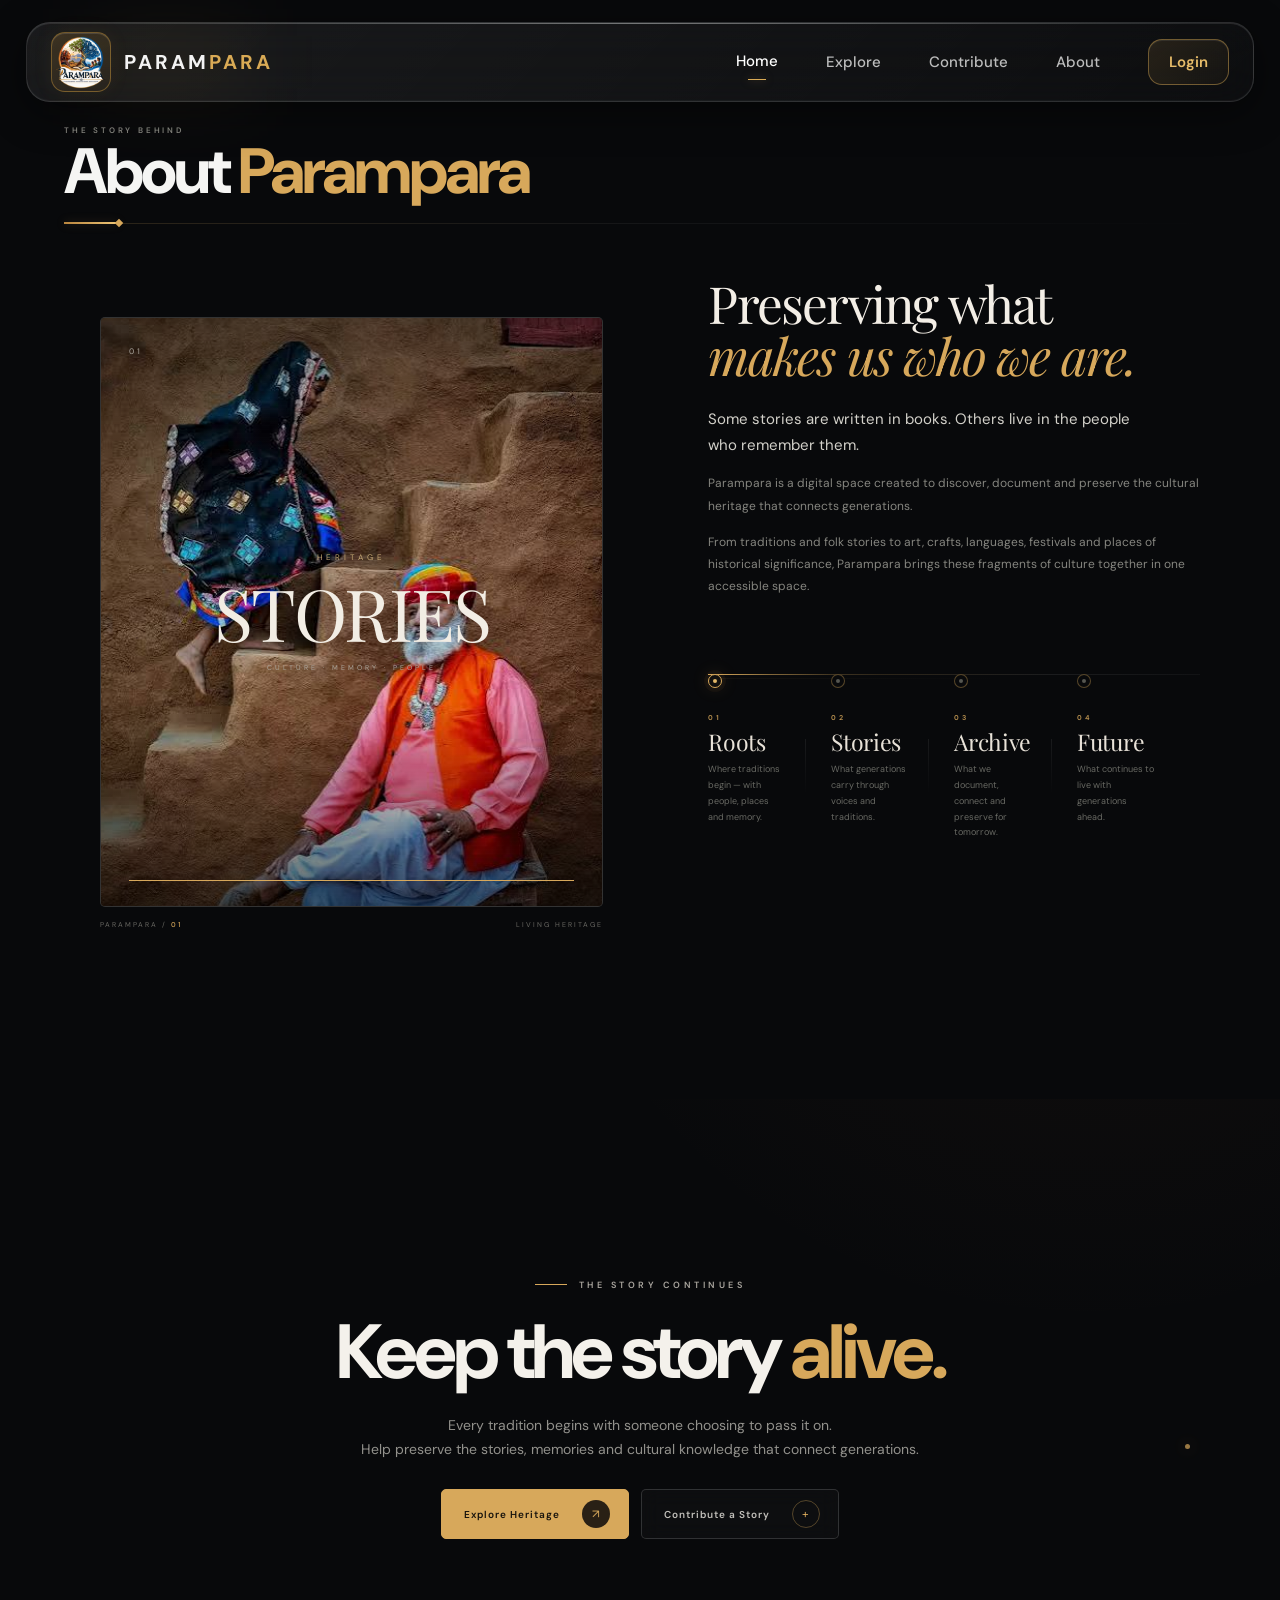
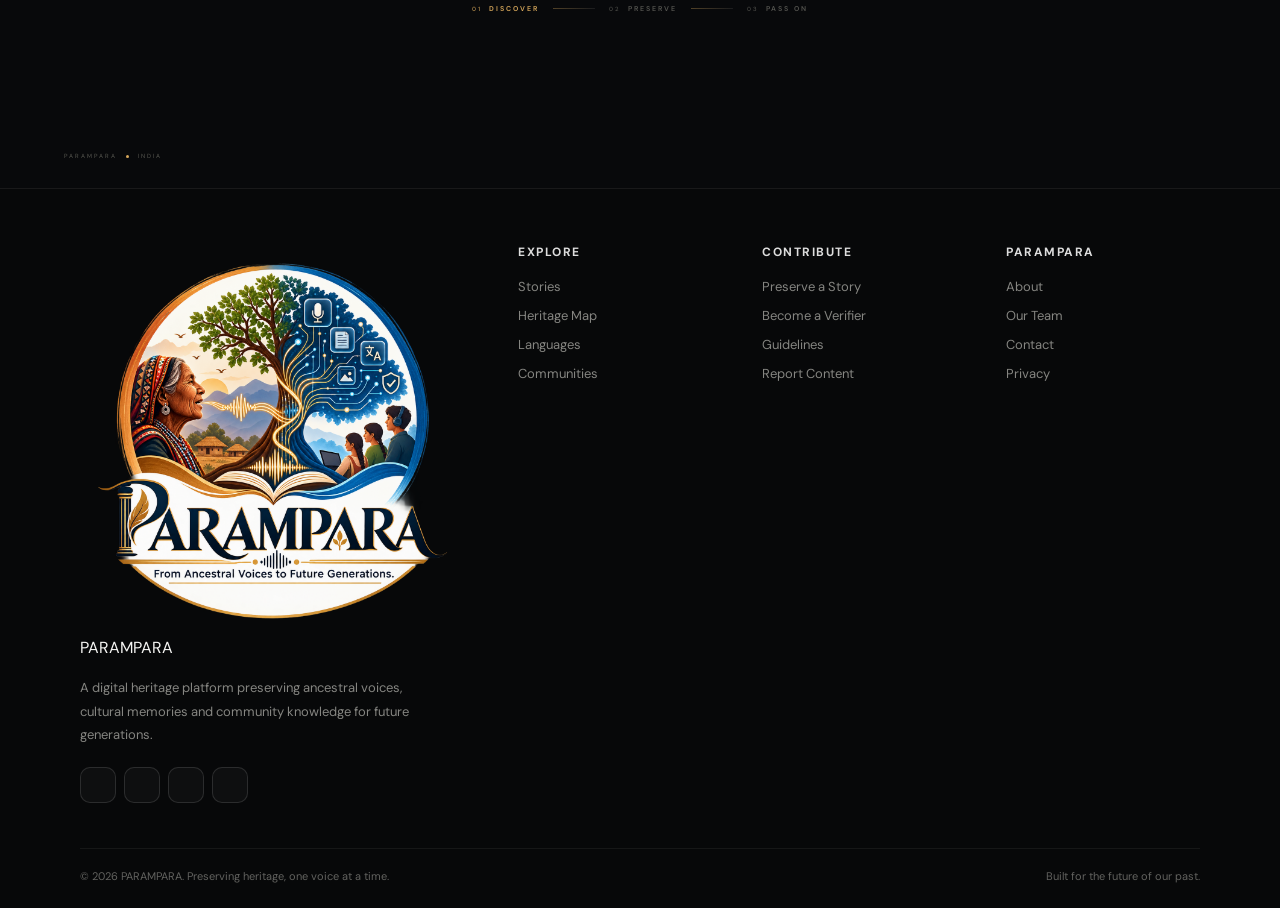
==== about.html @ defa6749 "About section updated" ====
<!DOCTYPE html>
<html lang="en">

<head>
    <meta charset="UTF-8">

    <meta name="viewport" content="width=device-width, initial-scale=1.0">

    <title>About | Parampara</title>

    <!-- Google Fonts -->
    <link rel="preconnect" href="https://fonts.googleapis.com">
    <link rel="preconnect" href="https://fonts.gstatic.com" crossorigin>

    <link
        href="https://fonts.googleapis.com/css2?family=DM+Sans:wght@400;500;600;700&family=Playfair+Display:wght@400;500;600&display=swap"
        rel="stylesheet">

    <!-- About CSS -->
    <link rel="stylesheet" href="css/style_about.css">
    <link rel="stylesheet" href="style_index.css">

</head>

<body>
    <!-- Ambient Background -->
    <div class="ambient"></div>

    <!-- ================= NAVBAR ================= -->
    <header class="navbar-wrapper">

        <nav class="glass-navbar">

            <!-- Logo -->
            <a href="index.html" class="brand">
                <div class="brand-icon"><img src="assets/logo.png" alt="PARAMPARA Logo"></div>

                <div class="brand-name">
                    <span>PARAM</span><span class="gold-text">PARA</span>
                </div>
            </a>

            <!-- Desktop Navigation -->
            <div class="nav-links">

                <a href="index.html" class="nav-link active">
                    Home
                </a>

                <a href="explore.html" class="nav-link">
                    Explore
                </a>

                <a href="contribute.html" class="nav-link">
                    Contribute
                </a>

                <a href="about.html" class="nav-link">
                    About
                </a>

                <a href="login.html" class="login-btn">
                    Login
                </a>

            </div>

            <!-- Mobile Menu Button -->
            <button class="menu-toggle" id="menuToggle" aria-label="Open menu">

                <span></span>
                <span></span>
                <span></span>

            </button>

        </nav>

        <!-- Mobile Navigation -->
        <div class="mobile-menu" id="mobileMenu">

            <a href="index.html">Home</a>
            <a href="explore.html">Explore</a>
            <a href="contribute.html">Contribute</a>
            <a href="about.html">About</a>
            <a href="login.html" class="mobile-login">
                Login
            </a>

        </div>

    </header>
    <section class="about-section" id="about">

        <!-- =====================================
         SECTION HEADING
    ====================================== -->

        <div class="about-heading-wrap">

            <span class="about-kicker">
                THE STORY BEHIND
            </span>

            <h2 class="about-title">
                About <span>Parampara</span>
            </h2>

            <div class="about-underline">
                <span></span>
            </div>

        </div>


        <!-- =====================================
         ABOUT CONTENT
    ====================================== -->

        <div class="about-content">


            <!-- ===============================
             LEFT — IMAGE SPACE
        ================================ -->

            <!-- =========================================
     HERITAGE SLIDESHOW
========================================= -->

            <section class="heritage-gallery" id="heritageGallery">

                <div class="gallery-inner">

                    <!-- SLIDESHOW -->

                    <div class="gallery-frame">

                        <!-- Slide 1 -->
                        <div class="gallery-slide active">

                            <img src="assets/about1.jpeg" alt="Indian cultural heritage" />

                        </div>


                        <!-- Slide 2 -->
                        <div class="gallery-slide">

                            <img src="assets/about2.jpeg" alt="Traditional Indian culture" />

                        </div>


                        <!-- Slide 3 -->
                        <div class="gallery-slide">

                            <img src="assets/about3.jpeg" alt="Indian traditional art" />

                        </div>


                        <!-- Slide 4 -->
                        <div class="gallery-slide">
                            <img src="assets/about4.jpeg" alt="Indian heritage" />
                        </div>

                        <div class="gallery-slide">
                            <img src="assets/about5.jpeg" alt="Indian heritage" />
                        </div>

                        <div class="gallery-slide">
                            <img src="assets/about6.jpeg" alt="Indian heritage" />
                        </div>

                        <div class="gallery-slide">
                            <img src="assets/about7.jpeg" alt="Indian heritage" />
                        </div>

                        <div class="gallery-slide">
                            <img src="assets/about8.jpeg" alt="Indian heritage" />
                        </div>


                        <!-- Overlay -->

                        <div class="gallery-overlay"></div>


                        <!-- Top number -->

                        <span class="gallery-number">
                            01
                        </span>


                        <!-- Center information -->

                        <div class="gallery-center">

                            <span class="gallery-category">
                                HERITAGE
                            </span>

                            <h2>
                                STORIES
                            </h2>

                            <span class="gallery-subtitle">
                                CULTURE · MEMORY · PEOPLE
                            </span>

                        </div>


                        <!-- Progress -->

                        <div class="gallery-progress">

                            <span class="progress-fill"></span>

                        </div>

                    </div>


                    <!-- Bottom metadata -->

                    <div class="gallery-meta">

                        <span>
                            PARAMPARA / <b class="current-number">01</b>
                        </span>

                        <span>
                            LIVING HERITAGE
                        </span>

                    </div>

                </div>

            </section>

            <!-- ===============================
             RIGHT — TEXT
        ================================ -->

            <div class="about-text">


                <h3>
                    Preserving what
                    <em>makes us who we are.</em>
                </h3>


                <p class="about-lead">
                    Some stories are written in books.
                    Others live in the people who remember them.
                </p>


                <p>
                    Parampara is a digital space created to
                    discover, document and preserve the cultural
                    heritage that connects generations.
                </p>


                <p>
                    From traditions and folk stories to art,
                    crafts, languages, festivals and places of
                    historical significance, Parampara brings
                    these fragments of culture together in one
                    accessible space.
                </p>


                <!-- VALUES -->

                <!-- =========================================
     HERITAGE JOURNEY
========================================= -->

                <div class="heritage-journey">

                    <div class="journey-line">
                        <span class="journey-progress"></span>
                    </div>


                    <div class="journey-step active">

                        <div class="journey-dot">
                            <span></span>
                        </div>

                        <div class="journey-content">

                            <span class="journey-number">01</span>

                            <h4>Roots</h4>

                            <p>
                                Where traditions begin —
                                with people, places and memory.
                            </p>

                        </div>

                    </div>


                    <div class="journey-step">

                        <div class="journey-dot">
                            <span></span>
                        </div>

                        <div class="journey-content">

                            <span class="journey-number">02</span>

                            <h4>Stories</h4>

                            <p>
                                What generations carry
                                through voices and traditions.
                            </p>

                        </div>

                    </div>


                    <div class="journey-step">

                        <div class="journey-dot">
                            <span></span>
                        </div>

                        <div class="journey-content">

                            <span class="journey-number">03</span>

                            <h4>Archive</h4>

                            <p>
                                What we document, connect
                                and preserve for tomorrow.
                            </p>

                        </div>

                    </div>


                    <div class="journey-step">

                        <div class="journey-dot">
                            <span></span>
                        </div>

                        <div class="journey-content">

                            <span class="journey-number">04</span>

                            <h4>Future</h4>

                            <p>
                                What continues to live
                                with generations ahead.
                            </p>

                        </div>

                    </div>

                </div>
    </section>
    <!-- =====================================================
     KEEP THE STORY ALIVE
===================================================== -->

<section class="story-cta" id="storyCta">

    <!-- Background image -->
    <div class="cta-background">

        <img
            src="images/heritage-memory.jpg"
            alt=""
        />

    </div>


    <!-- Dark cinematic overlay -->
    <div class="cta-overlay"></div>


    <!-- Subtle grain -->
    <div class="cta-grain"></div>


    <div class="cta-content">

        <!-- Small label -->

        <div class="cta-label">

            <span></span>

            THE STORY CONTINUES

        </div>


        <!-- Main heading -->

        <h2 class="cta-title">

            Keep the story
            <em> alive.</em>

        </h2>


        <!-- Description -->

        <p class="cta-description">

            Every tradition begins with someone
            choosing to pass it on.

            <br>

            Help preserve the stories, memories and
            cultural knowledge that connect generations.

        </p>


        <!-- Actions -->

        <div class="cta-actions">

            <a href="#explore" class="cta-button primary">

                <span>
                    Explore Heritage
                </span>

                <b>↗</b>

            </a>


            <a href="#contribute" class="cta-button secondary">

                <span>
                    Contribute a Story
                </span>

                <b>+</b>

            </a>

        </div>


        <!-- Heritage journey -->

        <div class="cta-journey">

            <div class="journey-item active">

                <span>01</span>

                <b>DISCOVER</b>

            </div>


            <i></i>


            <div class="journey-item">

                <span>02</span>

                <b>PRESERVE</b>

            </div>


            <i></i>


            <div class="journey-item">

                <span>03</span>

                <b>PASS ON</b>

            </div>

        </div>

    </div>


    <!-- Bottom location -->

    <div class="cta-location">

        <span>PARAMPARA</span>

        <i></i>

        <span>INDIA</span>

    </div>

</section>

    <footer>
        <div class="footer-grid">
            <div class="footer-brand">
                <a href="index.html" class="logo">
                    <div class="logo-mark">
                        <img src="assets/logo.png" alt="PARAMPARA Logo">
                    </div>
                    <div class="logo-text">
                        PARAM<span>PARA</span>
                    </div>
                </a>
                <p>
                    A digital heritage platform preserving
                    ancestral voices, cultural memories and
                    community knowledge for future generations.
                </p>

                <div class="socials">
                    <a href="#" class="social">
                        <i class="fa-brands fa-instagram"></i>
                    </a>
                    <a href="#" class="social">
                        <i class="fa-brands fa-x-twitter"></i>
                    </a>
                    <a href="#" class="social">
                        <i class="fa-brands fa-linkedin-in"></i>
                    </a>
                    <a href="#" class="social">
                        <i class="fa-brands fa-github"></i>
                    </a>
                </div>
            </div>

            <div class="footer-column">
                <h4> Explore </h4>
                <a href="#explore"> Stories </a>
                <a href="#"> Heritage Map </a>
                <a href="#"> Languages </a>
                <a href="#"> Communities </a>
            </div>

            <div class="footer-column">
                <h4> Contribute </h4>
                <a href="#contribute"> Preserve a Story </a>
                <a href="#"> Become a Verifier </a>
                <a href="#"> Guidelines </a>
                <a href="#"> Report Content </a>
            </div>

            <div class="footer-column">
                <h4> PARAMPARA </h4>
                <a href="#about"> About</a>
                <a href="#"> Our Team </a>
                <a href="#"> Contact </a>
                <a href="#"> Privacy </a>
            </div>
        </div>

        <div class="footer-bottom">
            <span>
                © 2026 PARAMPARA. Preserving heritage, one voice at a time.
            </span>
            <span>
                Built for the future of our past.
            </span>
        </div>
    </footer>
    <script src="script_index.js" defer></script>
    <!-- About JS -->
    <script src="scripts/script_about.js"></script>

</body>

</html>
---- css/style_about.css ----
/* =========================================================
   ABOUT SECTION
========================================================= */

.about-section {

    position: relative;

    padding:
        85px 5vw 60px;

    background: #08090b;

    overflow: hidden;
}


/* =========================================================
   HEADING
========================================================= */

.about-heading-wrap {

    position: relative;

    z-index: 2;

    width: 100%;

}


/* Small label */

.about-kicker {

    display: block;

    margin-bottom: 8px;

    color: #898983;

    font-family:
        "DM Sans",
        sans-serif;

    font-size: 8px;

    font-weight: 600;

    letter-spacing: 2.5px;

    text-transform: uppercase;
}


/* Main heading */

.about-title {

    margin: 0;

    color: #f5f5f3;

    font-family:
        "DM Sans",
        sans-serif;

    font-size:
        clamp(42px, 5vw, 72px);

    font-weight: 800;

    line-height: .92;

    letter-spacing: -3px;

}


.about-title span {

    color: #d7a85b;

}


/* =========================================================
   UNDERLINE
========================================================= */

.about-underline {

    position: relative;

    width: 100%;

    height: 8px;

    margin-top: 17px;

}


.about-underline::before {

    content: "";

    position: absolute;

    left: 0;
    right: 0;

    top: 50%;

    height: 1px;

    background:
        linear-gradient(
            90deg,
            rgba(215,168,91,.2),
            rgba(255,255,255,.055),
            transparent
        );

}


.about-underline span {

    position: absolute;

    left: 0;

    top: 50%;

    width: 55px;

    height: 2px;

    transform:
        translateY(-50%);

    background:
        linear-gradient(
            90deg,
            #b9853e,
            #f1c878
        );

    box-shadow:
        0 0 12px
        rgba(215,168,91,.25);

}


/* Small diamond */

.about-underline span::after {

    content: "";

    position: absolute;

    right: -3px;

    top: 50%;

    width: 6px;
    height: 6px;

    transform:
        translateY(-50%)
        rotate(45deg);

    background: #d7a85b;

}


/* =========================================================
   MAIN CONTENT
========================================================= */

.about-content {

    width: min(1120px, 100%);

    margin:
        55px auto 0;

    display: grid;

    grid-template-columns:
        1.05fr .95fr;

    gap: 85px;

    align-items: center;

}


/* =========================================================
   LEFT IMAGE AREA
========================================================= */

.about-image-area {

    position: relative;

    min-height: 480px;

}


/* Image frame */

.about-image-frame {

    position: relative;

    width: 100%;

    max-width: 500px;

    height: 440px;

    overflow: hidden;

    border-radius: 4px;

    border:
        1px solid rgba(255,255,255,.1);

    background:

        linear-gradient(
            145deg,
            rgba(255,255,255,.07),
            rgba(255,255,255,.015)
        );

}


/* =========================================================
   IMAGE PLACEHOLDER
========================================================= */

.image-placeholder {

    position: absolute;

    inset: 0;

    display: flex;

    align-items: center;

    justify-content: center;

    overflow: hidden;

    background:

        radial-gradient(
            circle at 50% 45%,
            rgba(215,168,91,.13),
            transparent 45%
        ),

        linear-gradient(
            145deg,
            #181511,
            #0d0e0f
        );

}


/* subtle pattern */

.image-placeholder::before {

    content: "";

    position: absolute;

    inset: 0;

    opacity: .3;

    background-image:

        linear-gradient(
            rgba(215,168,91,.08) 1px,
            transparent 1px
        ),

        linear-gradient(
            90deg,
            rgba(215,168,91,.08) 1px,
            transparent 1px
        );

    background-size:
        40px 40px;

    mask-image:
        radial-gradient(
            circle,
            black,
            transparent 70%
        );

}


/* number */

.placeholder-number {

    position: absolute;

    top: 20px;
    left: 20px;

    color: #77736a;

    font-size: 8px;

    letter-spacing: 2px;

}


/* center */

.placeholder-center {

    position: relative;

    z-index: 2;

    display: flex;

    flex-direction: column;

    align-items: center;

    gap: 8px;

    text-align: center;

}


.placeholder-center span {

    color: #817967;

    font-size: 7px;

    letter-spacing: 3px;

}


.placeholder-center strong {

    color: #e4d7c2;

    font-family:
        var(--font-display);

    font-size: 48px;

    font-weight: 400;

    letter-spacing: -1px;

}


/* =========================================================
   IMAGE CAPTION
========================================================= */

.image-caption {

    display: flex;

    justify-content: space-between;

    width: 100%;

    max-width: 500px;

    padding-top: 12px;

    color: #686862;

    font-size: 7px;

    letter-spacing: 1.8px;

}


/* =========================================================
   RIGHT TEXT
========================================================= */

.about-text {

    max-width: 500px;

}


/* small label */

.about-text-label {

    display: flex;

    align-items: center;

    gap: 10px;

    margin-bottom: 22px;

    color: #d7a85b;

    font-size: 8px;

    font-weight: 700;

    letter-spacing: 2.5px;

}


.about-text-label span {

    width: 28px;

    height: 1px;

    background: #d7a85b;

}


/* =========================================================
   TEXT HEADING
========================================================= */

.about-text h3 {

    margin: 0 0 26px;

    color: #f3eee6;

    font-family:
        var(--font-display);

    font-size:
        clamp(38px, 4vw, 56px);

    font-weight: 400;

    line-height: 1.02;

    letter-spacing: -1.8px;

}


.about-text h3 em {

    display: block;

    color: #d7a85b;

    font-style: italic;

}


/* =========================================================
   BODY
========================================================= */

.about-text p {

    margin: 0 0 14px;

    color: #85857f;

    font-size: 12px;

    line-height: 1.85;

}


.about-text .about-lead {

    color: #d3d1ca;

    font-size: 15px;

    line-height: 1.7;

    max-width: 450px;

}


/* =========================================================
   VALUES
========================================================= */

.about-values {

    display: grid;

    grid-template-columns:
        repeat(3,1fr);

    margin-top: 35px;

    padding-top: 18px;

    border-top:
        1px solid rgba(255,255,255,.08);

}


.about-value {

    display: flex;

    gap: 10px;

    padding-right: 15px;

    border-right:
        1px solid rgba(255,255,255,.07);

}


.about-value:not(:first-child) {

    padding-left: 15px;

}


.about-value:last-child {

    border-right: none;

}


.about-value > span {

    color: #d7a85b;

    font-size: 7px;

    letter-spacing: 1px;

}


.about-value strong {

    display: block;

    margin-bottom: 4px;

    color: #ddd9d0;

    font-family:
        var(--font-display);

    font-size: 14px;

    font-weight: 500;

}


.about-value small {

    color: #666660;

    font-size: 8px;

    line-height: 1.5;

}


/* =========================================================
   RESPONSIVE
========================================================= */

@media(max-width:900px) {

    .about-content {

        grid-template-columns: 1fr;

        gap: 55px;

    }


    .about-image-area {

        min-height: auto;

    }


    .about-image-frame {

        max-width: 100%;

        height: 400px;

    }


    .image-caption {

        max-width: 100%;

    }


    .about-text {

        max-width: 650px;

    }

}


@media(max-width:600px) {

    .about-section {

        padding:
            90px 20px 90px;

    }


    .about-title {

        font-size: 52px;

        letter-spacing: -2.5px;

    }


    .about-content {

        margin-top: 40px;

        gap: 45px;

    }


    .about-image-frame {

        height: 340px;

    }


    .about-text h3 {

        font-size: 40px;

    }


    .about-values {

        grid-template-columns: 1fr;

    }


    .about-value {

        padding:
            15px 0 !important;

        border-right: none;

        border-bottom:
            1px solid rgba(255,255,255,.07);

    }


    .about-value:last-child {

        border-bottom: none;

    }

}

/* =========================================
   ABOUT SECTION
========================================= */

.about-section {
    position: relative;

    /* Navbar is ~100px high */
    padding: 125px 5vw 60px;

    background: #08090b;

    overflow: hidden;
}


/* =========================================
   HEADING
========================================= */

.about-heading-wrap {
    position: relative;
    z-index: 2;
}


.about-kicker {
    display: block;

    margin-bottom: 8px;

    color: #898983;

    font-family: "DM Sans", sans-serif;

    font-size: 8px;

    font-weight: 600;

    letter-spacing: 2.8px;

    text-transform: uppercase;
}


.about-title {
    margin: 0;

    color: #f5f5f3;

    font-family: "DM Sans", sans-serif;

    font-size: clamp(42px, 5vw, 72px);

    font-weight: 800;

    line-height: .92;

    letter-spacing: -3px;
}


.about-title span {
    color: #d7a85b;
}


/* =========================================
   UNDERLINE
========================================= */

.about-underline {
    position: relative;

    width: 100%;

    height: 8px;

    margin-top: 17px;
}


.about-underline::before {
    content: "";

    position: absolute;

    left: 0;
    right: 0;

    top: 50%;

    height: 1px;

    background:
        linear-gradient(
            90deg,
            rgba(215,168,91,.18),
            rgba(255,255,255,.05),
            transparent
        );
}


.about-underline span {
    position: absolute;

    left: 0;

    top: 50%;

    width: 55px;

    height: 2px;

    transform: translateY(-50%);

    background:
        linear-gradient(
            90deg,
            #b9853e,
            #f1c878
        );

    box-shadow:
        0 0 10px
        rgba(215,168,91,.25);
}


.about-underline span::after {
    content: "";

    position: absolute;

    right: -3px;

    top: 50%;

    width: 6px;
    height: 6px;

    transform:
        translateY(-50%)
        rotate(45deg);

    background: #d7a85b;
}


/* =========================================
   RESPONSIVE
========================================= */

@media (max-width: 900px) {

    .about-section {
        padding-top: 120px;
    }

}


@media (max-width: 600px) {

    .about-section {
        padding:
            105px 22px 55px;
    }

    .about-kicker {
        font-size: 7px;
        letter-spacing: 2.2px;
    }

    .about-title {
        font-size: 48px;
        letter-spacing: -2.5px;
    }

    .about-underline {
        margin-top: 16px;
    }

}

/* =========================================================
   PARAMPARA — HERITAGE GALLERY
========================================================= */

.heritage-gallery {

    position: relative;

    width: 100%;

    padding: 40px 0 110px;

    background: #08090b;

    overflow: hidden;

}


/* =========================================================
   INNER
========================================================= */

.gallery-inner {

    width: min(1120px, calc(100% - 40px));

    margin: auto;

}


/* =========================================================
   MAIN FRAME
========================================================= */

.gallery-frame {

    position: relative;

    width: 100%;

    height: 590px;

    overflow: hidden;

    border:
        1px solid rgba(255,255,255,.14);

    border-radius: 5px;

    background: #111;

}


/* =========================================================
   SLIDES
========================================================= */

.gallery-slide {

    position: absolute;

    inset: 0;

    opacity: 0;

    pointer-events: none;

    transition:
        opacity 1.2s ease;

}


.gallery-slide.active {

    opacity: 1;

}


/* =========================================================
   IMAGES
========================================================= */

.gallery-slide img {

    width: 100%;

    height: 100%;

    display: block;

    object-fit: cover;

    /* DEFAULT = BLACK AND WHITE */

    filter:
        grayscale(100%)
        contrast(.92)
        brightness(.72);

    transform:
        scale(1.03);

    transition:
        filter 1.4s ease,
        transform 6s ease;

}


/* =========================================================
   COLOR STATE
========================================================= */

/*
   Added by JS when the user scrolls
   into the gallery.
*/

.heritage-gallery.is-color
.gallery-slide.active img {

    filter:
        grayscale(0%)
        sepia(.04)
        contrast(1.02)
        brightness(.92)
        saturate(1.05);

}


/* Slight cinematic movement */

.gallery-slide.active img {

    transform:
        scale(1);

}


.heritage-gallery.is-color
.gallery-slide.active img {

    transform:
        scale(1.02);

}


/* =========================================================
   DARK OVERLAY
========================================================= */

.gallery-overlay {

    position: absolute;

    inset: 0;

    z-index: 2;

    pointer-events: none;

    background:

        linear-gradient(
            180deg,
            rgba(0,0,0,.35),
            transparent 30%,
            transparent 65%,
            rgba(0,0,0,.55)
        );

}


/* =========================================================
   SUBTLE GRAIN
========================================================= */

.gallery-frame::after {

    content: "";

    position: absolute;

    inset: 0;

    z-index: 3;

    pointer-events: none;

    opacity: .08;

    background-image:

        repeating-linear-gradient(
            0deg,
            rgba(255,255,255,.12) 0px,
            rgba(255,255,255,.12) 1px,
            transparent 1px,
            transparent 4px
        );

    mix-blend-mode:
        overlay;

}


/* =========================================================
   NUMBER
========================================================= */

.gallery-number {

    position: absolute;

    z-index: 5;

    top: 28px;

    left: 28px;

    color: #aaa59c;

    font-size: 8px;

    letter-spacing: 2.5px;

}


/* =========================================================
   CENTER
========================================================= */

.gallery-center {

    position: absolute;

    z-index: 5;

    left: 50%;

    top: 50%;

    transform:
        translate(-50%,-50%);

    text-align: center;

    pointer-events: none;

}


.gallery-category {

    display: block;

    margin-bottom: 18px;

    color: #c4a875;

    font-size: 8px;

    letter-spacing: 4px;

}


.gallery-center h2 {

    margin: 0;

    color: #f2ede4;

    font-family:
        var(--font-display);

    font-size:
        clamp(48px,6vw,72px);

    font-weight: 400;

    line-height: .9;

    letter-spacing: -2px;

    text-shadow:
        0 5px 30px
        rgba(0,0,0,.35);

}


.gallery-subtitle {

    display: block;

    margin-top: 18px;

    color: #aaa49a;

    font-size: 7px;

    letter-spacing: 3px;

}


/* =========================================================
   PROGRESS
========================================================= */

.gallery-progress {

    position: absolute;

    z-index: 6;

    left: 28px;

    right: 28px;

    bottom: 25px;

    height: 1px;

    background:
        rgba(255,255,255,.18);

}


.progress-fill {

    display: block;

    width: 0%;

    height: 100%;

    background:
        #d7a85b;

}


/* =========================================================
   META
========================================================= */

.gallery-meta {

    display: flex;

    justify-content: space-between;

    align-items: center;

    padding-top: 13px;

    color: #686762;

    font-size: 7px;

    letter-spacing: 2px;

}


.gallery-meta b {

    color: #d7a85b;

    font-weight: 500;

}


/* =========================================================
   HOVER
========================================================= */

.gallery-frame {

    transition:
        border-color .4s ease;

}


.gallery-frame:hover {

    border-color:
        rgba(215,168,91,.28);

}


/* =========================================================
   MOBILE
========================================================= */

@media(max-width:700px) {

    .heritage-gallery {

        padding:
            25px 0 70px;

    }


    .gallery-inner {

        width:
            calc(100% - 30px);

    }


    .gallery-frame {

        height: 470px;

    }


    .gallery-center h2 {

        font-size: 48px;

    }


    .gallery-number {

        top: 20px;

        left: 20px;

    }


    .gallery-progress {

        left: 20px;

        right: 20px;

        bottom: 20px;

    }


    .gallery-meta {

        font-size: 6px;

    }

}

/* =========================================
   FIX ABOUT IMAGE + TEXT ALIGNMENT
   Put this at the VERY END of CSS
========================================= */

.about-content {
    display: grid !important;

    grid-template-columns:
        1.05fr .95fr !important;

    align-items: start !important;

    gap: 85px;

    margin-top: 50px;
}


/* RIGHT TEXT MUST START AT IMAGE TOP */

.about-text {
    align-self: start !important;

    margin-top: 0 !important;

    padding-top: 0 !important;

    transform: none !important;

    position: relative;

    top: 0 !important;
}


/* LEFT IMAGE */

.about-image-area {
    align-self: start !important;

    margin-top: 0 !important;

    padding-top: 0 !important;

}


/* IMAGE */

.about-image-frame {
    margin-top: 0 !important;
}

/* =========================================================
   PARAMPARA — PREMIUM HERITAGE TIMELINE
========================================================= */

.heritage-journey {
    position: relative;

    display: grid;
    grid-template-columns: repeat(4, 1fr);

    width: 100%;
    margin-top: 45px;

    padding-top: 32px;
}


/* =========================================================
   TIMELINE
========================================================= */

.journey-line {
    position: absolute;

    top: 32px;
    left: 0;
    right: 0;

    height: 1px;

    background:
        linear-gradient(
            90deg,
            rgba(215,168,91,.5),
            rgba(215,168,91,.18) 35%,
            rgba(255,255,255,.08) 70%,
            rgba(255,255,255,.04)
        );

    z-index: 0;
}


/* subtle second line */

.journey-line::after {
    content: "";

    position: absolute;

    left: 0;
    right: 0;

    top: 4px;

    height: 1px;

    background:
        linear-gradient(
            90deg,
            rgba(215,168,91,.05),
            transparent 60%
        );
}


/* =========================================================
   GOLD PROGRESS
========================================================= */

.journey-progress {
    display: block;

    width: 25%;

    height: 1px;

    background:
        linear-gradient(
            90deg,
            #d7a85b,
            rgba(215,168,91,.35),
            transparent
        );

    transition:
        width .6s cubic-bezier(.2,.8,.2,1);
}


/* =========================================================
   STEP
========================================================= */

.journey-step {
    position: relative;

    padding-right: 45px;

    z-index: 2;

    transition:
        transform .4s ease;
}


/* =========================================================
   DOT
========================================================= */

.journey-dot {
    position: relative;

    width: 14px;
    height: 14px;

    margin-bottom: 25px;

    border-radius: 50%;

    background: #08090b;

    border:
        1px solid rgba(215,168,91,.38);

    z-index: 4;

    transition:
        border-color .35s ease,
        box-shadow .35s ease,
        transform .35s ease;
}


/* inner point */

.journey-dot span {
    position: absolute;

    width: 4px;
    height: 4px;

    left: 50%;
    top: 50%;

    transform:
        translate(-50%, -50%);

    border-radius: 50%;

    background: #555650;

    transition:
        background .35s ease,
        box-shadow .35s ease;
}


/* =========================================================
   ACTIVE DOT
========================================================= */

.journey-step.active .journey-dot {
    border-color: #d7a85b;

    box-shadow:
        0 0 0 4px rgba(215,168,91,.045),
        0 0 18px rgba(215,168,91,.2);
}


.journey-step.active .journey-dot span {
    background: #e3b969;

    box-shadow:
        0 0 9px rgba(215,168,91,.75);
}


/* =========================================================
   NUMBER
========================================================= */

.journey-number {
    display: block;

    margin-bottom: 8px;

    color: #d7a85b;

    font-size: 7px;

    font-weight: 600;

    letter-spacing: 2.5px;

    opacity: .9;
}


/* =========================================================
   TITLE
========================================================= */

.journey-content h4 {
    margin: 0 0 9px;

    color: #e8e2d8;

    font-family:
        var(--font-display);

    font-size: 23px;

    font-weight: 400;

    line-height: 1;

    letter-spacing: -.3px;

    transition:
        color .35s ease,
        transform .35s ease;
}


/* =========================================================
   DESCRIPTION
========================================================= */

.journey-content p {
    max-width: 195px;

    margin: 0;

    color: #686963;

    font-size: 9px;

    line-height: 1.75;

    transition:
        color .35s ease;
}


/* =========================================================
   HOVER
========================================================= */

.journey-step:hover {
    transform:
        translateY(-5px);
}


.journey-step:hover .journey-dot {
    border-color: #d7a85b;

    transform:
        scale(1.12);
}


.journey-step:hover .journey-dot span {
    background: #d7a85b;

    box-shadow:
        0 0 12px rgba(215,168,91,.7);
}


.journey-step:hover .journey-content h4 {
    color: #d7a85b;
}


.journey-step:hover .journey-content p {
    color: #85847d;
}


/* =========================================================
   SUBTLE DIVIDER BETWEEN STEPS
========================================================= */

.journey-step:not(:last-child)::after {
    content: "";

    position: absolute;

    right: 25px;

    top: 65px;

    width: 1px;

    height: 55px;

    background:
        linear-gradient(
            180deg,
            rgba(255,255,255,.07),
            transparent
        );
}


/* =========================================================
   MOBILE
========================================================= */

@media (max-width: 700px) {

    .heritage-journey {
        grid-template-columns: 1fr;

        gap: 38px;

        padding:
            0 0 0 30px;

        margin-top: 35px;
    }


    .journey-line {
        left: 6px;
        right: auto;

        top: 6px;
        bottom: 6px;

        width: 1px;
        height: auto;
    }


    .journey-progress {
        width: 1px;
        height: 25%;
    }


    .journey-step {
        display: grid;

        grid-template-columns:
            14px 1fr;

        gap: 20px;

        padding: 0;
    }


    .journey-dot {
        margin: 0;
    }


    .journey-step:not(:last-child)::after {
        display: none;
    }


    .journey-content {
        margin-top: -3px;
    }


    .journey-content p {
        max-width: 320px;
    }

}

/* =====================================================
   KEEP THE STORY ALIVE — NEW TYPOGRAPHY
===================================================== */

.cta-content {
    position: relative;
    z-index: 5;

    width: min(1100px, calc(100% - 60px));

    text-align: center;

    display: flex;
    flex-direction: column;
    align-items: center;
}


/* =========================================
   LABEL
========================================= */

.cta-label {
    display: flex;
    align-items: center;
    gap: 12px;

    margin-bottom: 30px;

    color: #aaa69f;

    font-family:
        "DM Sans",
        "Inter",
        sans-serif;

    font-size: 10px;
    font-weight: 600;

    letter-spacing: 3.5px;
    text-transform: uppercase;
}


.cta-label span {
    width: 32px;
    height: 1px;

    background: #d7a85b;
}


/* =========================================
   MAIN HEADING
========================================= */

.cta-title {
    margin: 0;

    color: #f5f4f1;

    font-family:
        "DM Sans",
        "Inter",
        sans-serif;

    font-size:
        clamp(72px, 9vw, 132px);

    font-weight: 800;

    line-height: .92;

    letter-spacing: -6px;

    text-transform: none;
}


/* Gold second line */

.cta-title em {
    display: block;

    color: #d7a85b;

    font-family:
        "DM Sans",
        "Inter",
        sans-serif;

    font-style: normal;

    font-weight: 700;
}


/* =========================================
   DESCRIPTION
========================================= */

.cta-description {
    max-width: 780px;

    margin: 34px auto 0;

    color: #a5a39d;

    font-family:
        "DM Sans",
        "Inter",
        sans-serif;

    font-size: 17px;

    font-weight: 400;

    line-height: 1.75;

    letter-spacing: -.15px;
}


/* =========================================
   BUTTONS
========================================= */

.cta-actions {
    display: flex;

    align-items: center;

    gap: 12px;

    margin-top: 38px;
}


.cta-button {
    min-height: 54px;

    padding:
        0 20px 0 24px;

    display: flex;

    align-items: center;

    gap: 25px;

    border-radius: 5px;

    font-family:
        "DM Sans",
        "Inter",
        sans-serif;

    font-size: 11px;

    font-weight: 600;

    letter-spacing: .8px;

    text-decoration: none;

    transition:
        transform .3s ease,
        background .3s ease,
        border-color .3s ease;
}


.cta-button b {
    width: 30px;
    height: 30px;

    display: flex;

    align-items: center;
    justify-content: center;

    border-radius: 50%;

    font-size: 13px;

    font-weight: 400;
}


/* =========================================
   PRIMARY
========================================= */

.cta-button.primary {
    color: #17130d;

    background: #d7a85b;

    border: 1px solid #d7a85b;
}


.cta-button.primary b {
    color: #d7a85b;

    background: #17130d;
}


/* =========================================
   SECONDARY
========================================= */

.cta-button.secondary {
    color: #d0cdc6;

    background:
        rgba(255,255,255,.025);

    border:
        1px solid rgba(255,255,255,.16);

    backdrop-filter: blur(12px);
}


.cta-button.secondary b {
    color: #d7a85b;

    border:
        1px solid rgba(215,168,91,.35);
}


/* =========================================
   HOVER
========================================= */

.cta-button:hover {
    transform: translateY(-3px);
}

.cta-button.primary:hover {
    background: #e1b66a;
}

.cta-button.secondary:hover {
    background:
        rgba(215,168,91,.06);

    border-color:
        rgba(215,168,91,.45);
}

/* =====================================================
   KEEP THE STORY ALIVE — BALANCED VERSION
===================================================== */

.story-cta {
    min-height: 560px;

    display: flex;
    align-items: center;
    justify-content: center;

    position: relative;
    overflow: hidden;
}


/* =========================================
   CONTENT
========================================= */

.cta-content {
    position: relative;
    z-index: 5;

    width: min(900px, calc(100% - 40px));

    display: flex;
    flex-direction: column;
    align-items: center;

    text-align: center;

    padding: 70px 0 65px;
}


/* =========================================
   SMALL LABEL
========================================= */

.cta-label {
    display: flex;
    align-items: center;
    gap: 12px;

    margin-bottom: 25px;

    color: #aaa69f;

    font-family:
        "DM Sans",
        "Inter",
        sans-serif;

    font-size: 9px;
    font-weight: 600;

    letter-spacing: 3.5px;
    text-transform: uppercase;
}

.cta-label span {
    width: 32px;
    height: 1px;

    background: #d7a85b;
}


/* =========================================
   MAIN HEADING
========================================= */

.cta-title {
    margin: 0;

    max-width: 760px;

    color: #f4f1eb;

    font-family:
        "DM Sans",
        "Inter",
        sans-serif;

    font-size:
        clamp(54px, 6vw, 78px);

    font-weight: 700;

    line-height: .95;

    letter-spacing: -4px;

    text-align: center;
}


/* GOLD PART */

.cta-title em {
    display: inline;

    color: #d7a85b;

    font-family:
        "DM Sans",
        "Inter",
        sans-serif;

    font-style: normal;

    font-weight: 700;
}


/* =========================================
   DESCRIPTION
========================================= */

.cta-description {
    max-width: 720px;

    margin: 25px auto 0;

    color: #92918c;

    font-family:
        "DM Sans",
        "Inter",
        sans-serif;

    font-size: 14px;

    font-weight: 400;

    line-height: 1.7;

    letter-spacing: 0;
}


/* =========================================
   BUTTONS
========================================= */

.cta-actions {
    display: flex;
    align-items: center;

    gap: 12px;

    margin-top: 28px;
}


/* BUTTON */

.cta-button {
    min-height: 50px;

    padding:
        0 18px 0 22px;

    display: flex;
    align-items: center;

    gap: 22px;

    border-radius: 5px;

    font-family:
        "DM Sans",
        "Inter",
        sans-serif;

    font-size: 10px;

    font-weight: 600;

    letter-spacing: 1px;

    text-decoration: none;

    transition:
        transform .3s ease,
        background .3s ease,
        border-color .3s ease;
}


/* BUTTON ICON */

.cta-button b {
    width: 28px;
    height: 28px;

    display: flex;
    align-items: center;
    justify-content: center;

    border-radius: 50%;

    font-size: 12px;
    font-weight: 400;
}


/* =========================================
   PRIMARY
========================================= */

.cta-button.primary {
    color: #17130d;

    background: #d7a85b;

    border: 1px solid #d7a85b;
}

.cta-button.primary b {
    color: #d7a85b;

    background: #292015;
}


/* =========================================
   SECONDARY
========================================= */

.cta-button.secondary {
    color: #c2c0bb;

    background:
        rgba(255,255,255,.025);

    border:
        1px solid rgba(255,255,255,.15);

    backdrop-filter: blur(10px);
}

.cta-button.secondary b {
    color: #d7a85b;

    border:
        1px solid rgba(215,168,91,.35);
}


/* =========================================
   HOVER
========================================= */

.cta-button:hover {
    transform: translateY(-2px);
}

.cta-button.primary:hover {
    background: #e0b468;
}

.cta-button.secondary:hover {
    background:
        rgba(215,168,91,.06);

    border-color:
        rgba(215,168,91,.4);
}


/* =========================================
   JOURNEY — KEEP IT BELOW BUTTONS
========================================= */

.cta-journey {
    display: flex;
    align-items: center;

    margin-top: 42px;
}


/* =========================================
   MOBILE
========================================= */

@media (max-width: 600px) {

    .story-cta {
        min-height: 520px;
    }

    .cta-content {
        width: calc(100% - 30px);

        padding:
            55px 0;
    }

    .cta-title {
        font-size: 52px;

        letter-spacing: -2.5px;

        line-height: .95;
    }

    .cta-description {
        font-size: 12px;

        max-width: 500px;

        margin-top: 20px;
    }

    .cta-actions {
        flex-direction: column;

        width: 100%;

        margin-top: 25px;
    }

    .cta-button {
        width: 220px;

        justify-content: space-between;
    }

}


/* =====================================================
   JOURNEY
===================================================== */

.cta-journey {

    display: flex;

    align-items: center;

    margin-top: 65px;

}


.journey-item {

    display: flex;

    align-items: center;

    gap: 8px;

    color: #555550;

}


.journey-item span {

    font-size: 6px;

    letter-spacing: 1.5px;

}


.journey-item b {

    font-size: 7px;

    font-weight: 600;

    letter-spacing: 2px;

}


.journey-item.active {

    color: #d7a85b;

}


.journey-item.active span {

    color: #d7a85b;

}


/* Connecting dots */

.cta-journey i {

    width: 42px;

    height: 1px;

    margin:
        0 14px;

    background:
        linear-gradient(
            90deg,
            rgba(215,168,91,.35),
            rgba(255,255,255,.08)
        );

}


/* =====================================================
   LOCATION
===================================================== */

.cta-location {

    position: absolute;

    z-index: 5;

    left: 5%;

    bottom: 28px;

    display: flex;

    align-items: center;

    gap: 9px;

    color: #565650;

    font-size: 6px;

    letter-spacing: 2px;

}


.cta-location i {

    width: 3px;
    height: 3px;

    border-radius: 50%;

    background:
        #d7a85b;

}


/* =====================================================
   DECORATIVE GOLD POINT
===================================================== */

.story-cta::after {

    content: "";

    position: absolute;

    z-index: 4;

    width: 5px;
    height: 5px;

    top: 50%;

    right: 7%;

    border-radius: 50%;

    background:
        #d7a85b;

    box-shadow:
        0 0 18px
        rgba(215,168,91,.45);

    opacity: .7;

}


/* =====================================================
   MOBILE
===================================================== */

@media(max-width:600px) {

    .story-cta {

        min-height: 600px;

    }


    .cta-content {

        width:
            calc(100% - 30px);

    }


    .cta-title {

        font-size: 58px;

        letter-spacing: -2px;

    }


    .cta-description {

        font-size: 11px;

    }


    .cta-actions {

        flex-direction: column;

        width: 100%;

    }


    .cta-button {

        width: 100%;

        justify-content: space-between;

    }


    .cta-journey {

        margin-top: 45px;

    }


    .cta-journey i {

        width: 18px;

        margin:
            0 7px;

    }


    .journey-item b {

        font-size: 6px;

        letter-spacing: 1px;

    }


    .cta-location {

        left: 20px;

        bottom: 20px;

    }

}
---- style_index.css ----
/* =========================================================
   ROOT
========================================================= */

:root {
    --bg: #08090b;
    --bg-soft: #0d0f12;
    --card: rgba(255, 255, 255, 0.055);
    --card-hover: rgba(255, 255, 255, 0.09);

    --border: rgba(255, 255, 255, 0.12);

    --gold: #d7a85b;
    --gold-light: #f1c878;
    --orange: #c8753d;

    --cream: #f5eee2;
    --text: #f5f5f3;
    --muted: #a7a7a4;

    --green: #68b891;

    --radius: 22px;

    --font-main: "DM Sans", sans-serif;
    --font-display: "Playfair Display", serif;
}


/* =========================================================
   RESET
========================================================= */

* {
    margin: 0;
    padding: 0;
    box-sizing: border-box;
}

html {
    scroll-behavior: smooth;
}

body {
    font-family: var(--font-main);
    background:
        radial-gradient(
            circle at 15% 15%,
            rgba(215, 168, 91, 0.08),
            transparent 30%
        ),
        radial-gradient(
            circle at 85% 30%,
            rgba(200, 117, 61, 0.06),
            transparent 28%
        ),
        var(--bg);

    color: var(--text);
    overflow-x: hidden;
}

a {
    text-decoration: none;
    color: inherit;
}

button {
    font-family: inherit;
}


/* =========================================================
   CUSTOM SCROLLBAR
========================================================= */

::-webkit-scrollbar {
    width: 8px;
}

::-webkit-scrollbar-track {
    background: #08090b;
}

::-webkit-scrollbar-thumb {
    background: #3a342b;
    border-radius: 20px;
}

::-webkit-scrollbar-thumb:hover {
    background: var(--gold);
}


/* =========================================================
   HERO ORNAMENT
========================================================= */

.hero-ornament {
    position: absolute;

    width: 420px;
    height: 420px;

    border: 1px solid rgba(215, 168, 91, 0.08);

    border-radius: 50%;

    z-index: -1;
}

.hero-ornament::before {
    content: "";

    position: absolute;

    inset: 45px;

    border: 1px solid rgba(215, 168, 91, 0.06);

    border-radius: 50%;
}


/* =========================================================
   SCROLL INDICATOR
========================================================= */
/* =========================================================
   SCROLL TO DISCOVER
========================================================= */

.scroll-indicator {
    position: absolute;

    bottom: 28px;
    left: 50%;

    transform: translateX(-50%);

    display: flex;
    flex-direction: column;
    align-items: center;

    gap: 10px;

    color: #777772;

    font-size: 10px;

    letter-spacing: 2.5px;

    text-transform: uppercase;

    z-index: 5;
}

.scroll-arrow {
    width: 22px;
    height: 28px;

    position: relative;

    display: flex;
    justify-content: center;

    animation: scrollFloat 1.8s ease-in-out infinite;
}

.scroll-arrow span {
    position: absolute;

    width: 9px;
    height: 1px;

    top: 7px;

    background: var(--gold);

    opacity: 0.8;
}

.scroll-arrow span:first-child {
    right: 50%;

    transform: rotate(45deg);
}

.scroll-arrow span:last-child {
    left: 50%;

    transform: rotate(-45deg);
}

.scroll-arrow::after {
    content: "";

    position: absolute;

    top: 0;

    width: 1px;
    height: 25px;

    background:
        linear-gradient(
            to bottom,
            var(--gold),
            rgba(215,168,91,0.15),
            transparent
        );
}

@keyframes scrollFloat {

    0%,
    100% {
        transform: translateY(0);
    }

    50% {
        transform: translateY(6px);
    }
}
/* =========================================================
   SECTION COMMON
========================================================= */

section {
    padding: 110px 20px;
}

.container {
    width: min(1120px, 100%);
    margin: auto;
}

.section-label {
    display: inline-block;

    color: var(--gold-light);

    font-size: 11px;

    font-weight: 700;

    letter-spacing: 2.5px;

    text-transform: uppercase;

    margin-bottom: 15px;
}

.section-title {
    font-family: var(--font-display);

    font-size: clamp(36px, 5vw, 58px);

    line-height: 1.1;

    letter-spacing: -1.5px;

    margin-bottom: 18px;
}

.section-description {
    color: var(--muted);

    line-height: 1.8;

    max-width: 650px;

    font-size: 15px;
}


/* =========================================================
   WHY PARAMPARA
========================================================= */

.why-section {
    border-top: 1px solid rgba(255, 255, 255, 0.04);
}

.why-header {
    display: flex;
    justify-content: space-between;
    align-items: end;

    gap: 40px;

    margin-bottom: 55px;
}

.why-header .section-description {
    max-width: 400px;
}

.why-grid {
    display: grid;

    grid-template-columns:
        repeat(3, 1fr);

    gap: 16px;
}

.glass-card {
    background:
        linear-gradient(
            145deg,
            rgba(255, 255, 255, 0.075),
            rgba(255, 255, 255, 0.025)
        );

    border: 1px solid var(--border);

    border-radius: var(--radius);

    backdrop-filter: blur(20px);
    -webkit-backdrop-filter: blur(20px);

    box-shadow:
        inset 0 1px rgba(255, 255, 255, 0.04);

    transition: 0.35s ease;
}

.glass-card:hover {
    transform: translateY(-7px);

    border-color:
        rgba(215, 168, 91, 0.25);

    background:
        linear-gradient(
            145deg,
            rgba(255, 255, 255, 0.10),
            rgba(255, 255, 255, 0.035)
        );
}

.problem-card {
    padding: 30px;
    min-height: 260px;

    position: relative;

    overflow: hidden;
}

.problem-number {
    font-size: 12px;

    color: var(--gold);

    font-weight: 700;

    letter-spacing: 1px;
}

.problem-icon {
    width: 52px;
    height: 52px;

    display: flex;
    align-items: center;
    justify-content: center;

    margin: 45px 0 22px;

    border-radius: 15px;

    background: rgba(215, 168, 91, 0.09);

    color: var(--gold-light);

    font-size: 19px;

    border: 1px solid rgba(215, 168, 91, 0.15);
}

.problem-card h3 {
    font-family: var(--font-display);

    font-size: 22px;

    margin-bottom: 10px;
}

.problem-card p {
    color: var(--muted);

    line-height: 1.65;

    font-size: 14px;
}


/* =========================================================
   HOW IT WORKS
========================================================= */

.how-section {
    position: relative;
}

.how-header {
    text-align: center;
    margin-bottom: 65px;
}

.how-header .section-description {
    margin: auto;
}

.steps {
    display: grid;

    grid-template-columns:
        repeat(4, 1fr);

    position: relative;
}

.steps::before {
    content: "";

    position: absolute;

    top: 38px;

    left: 12%;
    right: 12%;

    height: 1px;

    background:
        linear-gradient(
            90deg,
            transparent,
            rgba(215, 168, 91, 0.4),
            transparent
        );
}

.step {
    text-align: center;

    position: relative;

    z-index: 1;

    padding: 0 15px;
}

.step-circle {
    width: 76px;
    height: 76px;

    margin: auto;

    display: flex;
    align-items: center;
    justify-content: center;

    border-radius: 50%;

    background: #111315;

    border: 1px solid rgba(215, 168, 91, 0.25);

    color: var(--gold-light);

    font-size: 21px;

    box-shadow:
        0 0 0 8px rgba(8, 9, 11, 1);

    transition: 0.3s ease;
}

.step:hover .step-circle {
    transform: scale(1.1);

    background:
        rgba(215, 168, 91, 0.12);

    border-color: var(--gold);
}

.step h3 {
    font-family: var(--font-display);

    margin-top: 24px;

    font-size: 21px;
}

.step p {
    color: var(--muted);

    font-size: 13px;

    line-height: 1.6;

    margin-top: 8px;
}


/* =========================================================
   FEATURED STORIES
========================================================= */

.stories-section {
    border-top: 1px solid rgba(255, 255, 255, 0.04);
}

.stories-header {
    display: flex;
    justify-content: space-between;
    align-items: end;

    margin-bottom: 45px;
}

.view-all {
    color: var(--gold-light);

    font-size: 13px;
    font-weight: 600;

    display: flex;
    align-items: center;
    gap: 7px;

    transition: 0.25s ease;
}

.view-all:hover {
    gap: 11px;
}

.stories-grid {
    display: grid;

    grid-template-columns:
        repeat(3, 1fr);

    gap: 17px;
}


/* =========================================================
   STORY CARD
========================================================= */

.story-card {
    overflow: hidden;

    cursor: pointer;
}

.story-image {
    height: 220px;

    position: relative;

    overflow: hidden;

    background:
        linear-gradient(
            135deg,
            #49372a,
            #171513
        );
}

.story-image::after {
    content: "";

    position: absolute;

    inset: 0;

    background:
        linear-gradient(
            to top,
            rgba(0, 0, 0, 0.7),
            transparent 60%
        );
}

.story-image i {
    position: absolute;

    inset: 0;

    display: flex;
    align-items: center;
    justify-content: center;

    font-size: 42px;

    color: rgba(255, 255, 255, 0.55);

    transition: 0.4s ease;
}

.story-card:hover .story-image i {
    transform: scale(1.15);
    color: var(--gold-light);
}

.story-tag {
    position: absolute;

    top: 14px;
    left: 14px;

    z-index: 2;

    padding: 6px 10px;

    border-radius: 30px;

    background: rgba(0, 0, 0, 0.45);

    backdrop-filter: blur(10px);

    border: 1px solid rgba(255, 255, 255, 0.15);

    font-size: 10px;

    color: #eee;
}

.verified {
    position: absolute;

    right: 14px;
    top: 14px;

    z-index: 3;

    display: inline-flex;
    align-items: center;
    gap: 6px;

    padding: 6px 10px;

    border-radius: 20px;

    background: rgba(50, 125, 88, 0.16);

    border: 1px solid rgba(104, 184, 145, 0.28);

    color: #9ed6b5;

    font-size: 10px;
    letter-spacing: 0.3px;

    backdrop-filter: blur(12px);
    -webkit-backdrop-filter: blur(12px);

    box-shadow:
        inset 0 1px 0 rgba(255,255,255,0.06);

    white-space: nowrap;

}
.verified i {
    width: 14px;
    height: 14px;

    display: inline-flex;
    align-items: center;
    justify-content: center;

    border-radius: 50%;

    background: rgba(104, 184, 145, 0.22);

    color: #a9dfbe;

    font-size: 8px;
}


/* Hover */

.story-card:hover .verified {
    border-color: rgba(104, 184, 145, 0.42);

    background: rgba(55, 125, 88, 0.22);
}

.story-content {
    padding: 22px;
}

.story-content h3 {
    font-family: var(--font-display);

    font-size: 21px;

    line-height: 1.25;

    margin-bottom: 10px;
}

.story-content p {
    color: var(--muted);

    font-size: 13px;

    line-height: 1.6;

    margin-bottom: 17px;
}

.story-meta {
    display: flex;

    flex-wrap: wrap;

    gap: 8px;
}

.meta {
    display: inline-flex;
    align-items: center;
    gap: 5px;

    color: #8e8e8a;

    font-size: 11px;
}

.meta i {
    color: var(--gold);
}


/* =========================================================
   IMPACT
========================================================= */

.impact-section {
    padding-top: 90px;
    padding-bottom: 90px;
}

.impact-box {
    padding: 60px 45px;

    border-radius: 28px;

    position: relative;

    overflow: hidden;

    background:
        radial-gradient(
            circle at 50% 0%,
            rgba(215, 168, 91, 0.12),
            transparent 50%
        ),

        linear-gradient(
            145deg,
            rgba(255, 255, 255, 0.07),
            rgba(255, 255, 255, 0.025)
        );

    border: 1px solid rgba(215, 168, 91, 0.15);

    backdrop-filter: blur(25px);
}

.impact-header {
    text-align: center;

    margin-bottom: 50px;
}

.impact-header .section-description {
    margin: auto;
}

.impact-grid {
    display: grid;

    grid-template-columns:
        repeat(4, 1fr);

    gap: 20px;
}

.impact-item {
    text-align: center;

    padding: 20px;

    border-right: 1px solid rgba(255, 255, 255, 0.08);
}

.impact-item:last-child {
    border-right: none;
}

.impact-number {
    font-family: var(--font-display);

    font-size: 42px;

    color: var(--cream);

    margin-bottom: 7px;
}

.impact-number span {
    color: var(--gold-light);
}

.impact-label {
    color: #92928f;

    font-size: 12px;

    text-transform: uppercase;

    letter-spacing: 1.2px;
}


/* =========================================================
   CTA
========================================================= */

.cta-section {
    text-align: center;

    padding-top: 100px;
    padding-bottom: 120px;
}

.cta-section h2 {
    font-family: var(--font-display);

    font-size: clamp(40px, 6vw, 70px);

    line-height: 1.1;

    max-width: 850px;

    margin: auto;
}

.cta-section h2 span {
    color: var(--gold-light);
}

.cta-section p {
    color: var(--muted);

    max-width: 550px;

    margin: 20px auto 30px;

    line-height: 1.8;

    font-size: 15px;
}


/* =========================================================
   FOOTER
========================================================= */

footer {
    border-top: 1px solid rgba(255, 255, 255, 0.07);

    padding: 55px 20px 25px;

    background: rgba(0, 0, 0, 0.15);
}

.footer-grid {
    width: min(1120px, 100%);

    margin: auto;

    display: grid;

    grid-template-columns: 2fr 1fr 1fr 1fr;

    gap: 50px;

    padding-bottom: 45px;
}

.footer-brand p {
    color: #858581;

    max-width: 330px;

    font-size: 13px;

    line-height: 1.8;

    margin-top: 18px;
}

.footer-column h4 {
    font-size: 12px;

    text-transform: uppercase;

    letter-spacing: 1.5px;

    color: #ddd;

    margin-bottom: 18px;
}

.footer-column a {
    display: block;

    color: #858581;

    font-size: 13px;

    margin-bottom: 12px;

    transition: 0.2s ease;
}

.footer-column a:hover {
    color: var(--gold-light);

    transform: translateX(3px);
}

.socials {
    display: flex;

    gap: 8px;

    margin-top: 20px;
}

.social {
    width: 36px;
    height: 36px;

    display: flex;
    align-items: center;
    justify-content: center;

    border-radius: 10px;

    border: 1px solid var(--border);

    color: #999;

    background: rgba(255, 255, 255, 0.03);

    transition: 0.25s ease;
}

.social:hover {
    color: var(--gold-light);

    border-color: rgba(215, 168, 91, 0.35);

    transform: translateY(-3px);
}

.footer-bottom {
    width: min(1120px, 100%);

    margin: auto;

    padding-top: 20px;

    border-top: 1px solid rgba(255, 255, 255, 0.06);

    display: flex;

    justify-content: space-between;

    color: #62625f;

    font-size: 11px;
}


/* =========================================================
   REVEAL ANIMATION
========================================================= */

.reveal {
    opacity: 0;

    transform: translateY(30px);

    transition:
        opacity 0.8s ease,
        transform 0.8s ease;
}

.reveal.visible {
    opacity: 1;

    transform: translateY(0);
}


/* =========================================================
   ANIMATIONS
========================================================= */

@keyframes fadeUp {

    from {
        opacity: 0;
        transform: translateY(25px);
    }

    to {
        opacity: 1;
        transform: translateY(0);
    }

}


/* =========================================================
   RESPONSIVE
========================================================= */

@media(max-width: 900px) {

    .why-grid,
    .stories-grid {
        grid-template-columns: 1fr 1fr;
    }

    .steps {
        grid-template-columns: 1fr 1fr;

        gap: 45px;
    }

    .steps::before {
        display: none;
    }

    .impact-grid {
        grid-template-columns: 1fr 1fr;
    }

    .impact-item:nth-child(2) {
        border-right: none;
    }

    .impact-item:nth-child(1),
    .impact-item:nth-child(2) {
        border-bottom: 1px solid rgba(255, 255, 255, 0.08);

        padding-bottom: 30px;
    }

    .footer-grid {
        grid-template-columns: 1fr 1fr;
    }
}


@media(max-width: 600px) {

    .hero {
        padding-top: 140px;
    }

    .hero h1 {
        font-size: 46px;

        letter-spacing: -2px;
    }

    .hero-description {
        font-size: 15px;
    }

    .hero-actions {
        flex-direction: column;

        width: 100%;
    }

    .btn {
        width: 100%;
    }

    section {
        padding: 80px 18px;
    }

    .why-header,
    .stories-header {
        flex-direction: column;

        align-items: flex-start;
    }

    .why-grid,
    .stories-grid {
        grid-template-columns: 1fr;
    }

    .steps {
        grid-template-columns: 1fr;
    }

    .impact-box {
        padding: 40px 20px;
    }

    .impact-grid {
        grid-template-columns: 1fr 1fr;
    }

    .impact-number {
        font-size: 32px;
    }

    .footer-grid {
        grid-template-columns: 1fr;
        gap: 30px;
    }

    .footer-bottom {
        flex-direction: column;
        gap: 10px;
    }
}


/* =========================================================
   BUTTONS
========================================================= */

.btn {
    display: inline-flex;

    align-items: center;
    justify-content: center;

    gap: 9px;

    padding: 14px 22px;

    border-radius: 13px;

    font-size: 14px;
    font-weight: 600;

    cursor: pointer;

    transition: 0.3s ease;
}

.btn-primary {
    background:
        linear-gradient(
            135deg,
            var(--gold-light),
            var(--gold)
        );

    color: #16110a;

    box-shadow:
        0 10px 30px rgba(215, 168, 91, 0.15);
}

.btn-primary:hover {
    transform: translateY(-3px);

    box-shadow:
        0 15px 40px rgba(215, 168, 91, 0.25);
}

.btn-secondary {
    background: rgba(255, 255, 255, 0.045);

    border: 1px solid var(--border);

    color: #e5e5e2;

    backdrop-filter: blur(15px);
}

.btn-secondary:hover {
    background: rgba(255, 255, 255, 0.09);

    transform: translateY(-3px);
}


/* =========================================================
   NAVBAR WRAPPER
========================================================= */

.navbar-wrapper {
    position: fixed;

    top: 22px;
    left: 0;
    right: 0;

    width: 100%;

    padding: 0 2%;

    z-index: 1000;
}


/* =========================================================
   GLASS NAVBAR
========================================================= */

.glass-navbar {
    position: relative;

    width: 100%;
    height: 80px;

    display: flex;
    align-items: center;
    justify-content: space-between;

    padding: 0 24px;

    border-radius: 24px;

    background:
        linear-gradient(
            135deg,
            rgba(255, 255, 255, 0.075),
            rgba(255, 255, 255, 0.025)
        );

    backdrop-filter: blur(22px);
    -webkit-backdrop-filter: blur(22px);

    border: 1px solid rgba(255, 255, 255, 0.13);

    box-shadow:
        0 10px 40px rgba(0, 0, 0, 0.45),
        inset 0 1px 0 rgba(255, 255, 255, 0.10),
        inset 0 -1px 0 rgba(255, 255, 255, 0.03);

    transition:
        background 0.3s ease,
        border-color 0.3s ease,
        box-shadow 0.3s ease;
}

.glass-navbar::before {
    content: "";

    position: absolute;

    top: 0;
    left: 5%;
    right: 5%;

    height: 1px;

    background:
        linear-gradient(
            90deg,
            transparent,
            rgba(255, 255, 255, 0.35),
            transparent
        );

    pointer-events: none;
}

.glass-navbar::after {
    content: "";

    position: absolute;

    width: 160px;
    height: 60px;

    left: 5%;
    top: 50%;

    transform: translateY(-50%);

    background: rgba(202, 151, 61, 0.08);

    filter: blur(35px);

    pointer-events: none;
}


/* =========================================================
   BRAND
========================================================= */

.brand {
    display: flex;
    align-items: center;
    gap: 13px;

    text-decoration: none;

    position: relative;
    z-index: 2;
}

.brand-icon {
    width: 60px;
    height: 60px;

    display: flex;
    align-items: center;
    justify-content: center;

    border-radius: 14px;

    font-family: Georgia, serif;

    font-size: 25px;

    color: #e7bd6b;

    background:
        linear-gradient(
            145deg,
            rgba(202, 151, 61, 0.20),
            rgba(202, 151, 61, 0.06)
        );

    border: 1px solid rgba(202, 151, 61, 0.45);

    box-shadow:
        inset 0 1px 0 rgba(255,255,255,0.12),
        0 0 20px rgba(202,151,61,0.08);

    transition: all 0.3s ease;
}

.brand:hover .brand-icon {
    border-color: rgba(231, 189, 107, 0.8);

    box-shadow:
        0 0 25px rgba(202,151,61,0.18),
        inset 0 1px 0 rgba(255,255,255,0.15);

    transform: translateY(-1px);
}

.brand-name {
    font-size: 20px;

    font-weight: 700;

    letter-spacing: 3px;

    color: #f3f3f3;

    white-space: nowrap;
}

.gold-text {
    color: #d9aa55;
}


/* =========================================================
   DESKTOP NAVIGATION
========================================================= */

.nav-links {
    display: flex;

    align-items: center;

    gap: 48px;

    position: relative;
    z-index: 2;
}

.nav-link {
    position: relative;

    text-decoration: none;

    color: rgba(255,255,255,0.72);

    font-size: 15px;

    font-weight: 500;

    transition:
        color 0.3s ease,
        transform 0.3s ease;
}

.nav-link:hover,
.nav-link.active {
    color: #ffffff;

    transform: translateY(-1px);
}

.nav-link::after {
    content: "";

    position: absolute;

    left: 50%;
    bottom: -9px;

    width: 0;
    height: 1px;

    transform: translateX(-50%);

    background: #d9aa55;

    box-shadow:
        0 0 8px rgba(217,170,85,0.5);

    transition: width 0.3s ease;
}

.nav-link:hover::after,
.nav-link.active::after {
    width: 18px;
}


/* =========================================================
   LOGIN BUTTON
========================================================= */

.login-btn {
    display: flex;

    align-items: center;
    justify-content: center;

    min-width: 80px;
    height: 46px;

    padding: 0 20px;

    border-radius: 14px;

    text-decoration: none;

    color: #e8bd6a;

    font-size: 15px;
    font-weight: 600;

    background:
        linear-gradient(
            135deg,
            rgba(217,170,85,0.12),
            rgba(217,170,85,0.035)
        );

    border: 1px solid rgba(217,170,85,0.45);

    box-shadow:
        inset 0 1px 0 rgba(255,255,255,0.08);

    transition: all 0.3s ease;
}

.login-btn:hover {
    color: #ffffff;

    border-color: rgba(217,170,85,0.8);

    background:
        linear-gradient(
            135deg,
            rgba(217,170,85,0.22),
            rgba(217,170,85,0.06)
        );

    box-shadow:
        0 0 25px rgba(217,170,85,0.12),
        inset 0 1px 0 rgba(255,255,255,0.12);

    transform: translateY(-2px);
}


/* =========================================================
   MOBILE MENU BUTTON
========================================================= */

.menu-toggle {
    display: none;

    width: 48px;
    height: 48px;

    border: 1px solid rgba(255,255,255,0.15);

    border-radius: 14px;

    background: rgba(255,255,255,0.04);

    cursor: pointer;

    flex-direction: column;
    align-items: center;
    justify-content: center;

    gap: 5px;

    position: relative;
    z-index: 2;
}

.menu-toggle span {
    width: 21px;
    height: 2px;

    border-radius: 10px;

    background: #ffffff;

    transition: all 0.3s ease;
}

.menu-toggle.active span:nth-child(1) {
    transform: translateY(7px) rotate(45deg);
}

.menu-toggle.active span:nth-child(2) {
    opacity: 0;
}

.menu-toggle.active span:nth-child(3) {
    transform: translateY(-7px) rotate(-45deg);
}


/* =========================================================
   MOBILE GLASS MENU
========================================================= */

.mobile-menu {
    display: none;

    margin-top: 10px;

    padding: 15px;

    border-radius: 20px;

    background:
        linear-gradient(
            135deg,
            rgba(20,20,20,0.72),
            rgba(255,255,255,0.035)
        );

    backdrop-filter: blur(25px);
    -webkit-backdrop-filter: blur(25px);

    border: 1px solid rgba(255,255,255,0.12);

    box-shadow:
        0 20px 50px rgba(0,0,0,0.45),
        inset 0 1px 0 rgba(255,255,255,0.08);
}

.mobile-menu.open {
    display: flex;

    flex-direction: column;

    animation: menuAppear 0.3s ease;
}

@keyframes menuAppear {
    from {
        opacity: 0;
        transform: translateY(-10px);
    }

    to {
        opacity: 1;
        transform: translateY(0);
    }
}

.mobile-menu a {
    padding: 15px 16px;

    text-decoration: none;

    color: rgba(255,255,255,0.75);

    border-radius: 12px;

    transition: all 0.25s ease;
}

.mobile-menu a:hover {
    color: #ffffff;

    background: rgba(255,255,255,0.06);
}

.mobile-menu .mobile-login {
    margin-top: 8px;

    text-align: center;

    color: #e6b85f;

    border: 1px solid rgba(217,170,85,0.35);

    background: rgba(217,170,85,0.06);
}


/* =========================================================
   HERO
========================================================= */

.hero {
    min-height: 100vh;

    display: flex;
    align-items: center;

    padding:
        160px 8% 80px;

    position: relative;

    background:
        radial-gradient(
            circle at 25% 45%,
            rgba(217,170,85,0.08),
            transparent 30%
        ),
        radial-gradient(
            circle at 80% 60%,
            rgba(255,255,255,0.04),
            transparent 30%
        );
}

.hero::before {
    content: "";

    position: absolute;

    width: 500px;
    height: 500px;

    left: -180px;
    top: 25%;

    background: rgba(217,170,85,0.06);

    filter: blur(100px);

    border-radius: 50%;
}

.hero-content {
    max-width: 850px;

    position: relative;

    z-index: 1;
}

.hero-label {
    color: #d9aa55;

    font-size: 12px;

    letter-spacing: 3px;

    font-weight: 600;

    margin-bottom: 22px;
}

.hero h1 {
    font-family: Georgia, "Times New Roman", serif;

    font-size: clamp(42px, 6vw, 78px);

    line-height: 1.05;

    font-weight: 400;

    letter-spacing: -2px;

    color: #ffffff;
}

.hero h1 span {
    color: #d9aa55;
}

.hero-description {
    max-width: 650px;

    margin-top: 28px;

    color: rgba(255,255,255,0.58);

    font-size: 17px;

    line-height: 1.8;
}

.hero-buttons {
    display: flex;

    gap: 24px;

    margin-top: 38px;
}

.primary-btn,
.secondary-btn {
    padding: 14px 24px;

    border-radius: 13px;

    text-decoration: none;

    font-size: 14px;

    font-weight: 600;

    transition: all 0.3s ease;
}

.primary-btn {
    color: #111;

    background: #d9aa55;

    box-shadow:
        0 0 25px rgba(217,170,85,0.12);
}

.primary-btn:hover {
    transform: translateY(-2px);

    box-shadow:
        0 0 35px rgba(217,170,85,0.25);
}

.secondary-btn {
    color: #ffffff;

    background: rgba(255,255,255,0.04);

    border: 1px solid rgba(255,255,255,0.15);

    backdrop-filter: blur(10px);
}

.secondary-btn:hover {
    background: rgba(255,255,255,0.08);

    border-color: rgba(255,255,255,0.25);

    transform: translateY(-2px);
}


/* =========================================================
   CURRENT NAVBAR + HERO RESPONSIVE
========================================================= */

@media (max-width: 900px) {

    .navbar-wrapper {
        top: 15px;

        padding: 0 4%;
    }

    .glass-navbar {
        height: 70px;

        padding: 0 16px;

        border-radius: 20px;
    }

    .brand-icon {
        width: 43px;
        height: 43px;

        border-radius: 12px;
    }

    .brand-name {
        font-size: 17px;

        letter-spacing: 2px;
    }

    .nav-links {
        display: none;
    }

    .menu-toggle {
        display: flex;
    }

    .hero {
        padding-left: 7%;
        padding-right: 7%;
    }
}

@media (max-width: 600px) {

    .navbar-wrapper {
        padding: 0 16px;
    }

    .brand {
        gap: 9px;
    }

    .brand-name {
        font-size: 15px;

        letter-spacing: 1.5px;
    }

    .brand-icon {
        width: 40px;
        height: 40px;

        font-size: 21px;
    }

    .hero {
        padding-top: 130px;
    }

    .hero h1 {
        font-size: 43px;

        letter-spacing: -1px;
    }

    .hero-description {
        font-size: 15px;
    }

    .hero-buttons {
        flex-direction: column;

        align-items: flex-start;
    }
}


/* =========================================================
   REDUCED MOTION
========================================================= */

@media (prefers-reduced-motion: reduce) {

    *,
    *::before,
    *::after {
        scroll-behavior: auto !important;

        animation-duration: 0.01ms !important;

        transition-duration: 0.01ms !important;
    }
}


/* =====================================================
   LOGO IMAGE
===================================================== */

.brand-icon img {
    width: 100%;
    height: 100%;

    object-fit: contain;

    padding: 2px;

    display: block;
}


/* =====================================================
   SIMPLE HERO EYEBROW
===================================================== */

.eyebrow {
    display: block;

    padding: 0;

    margin: 0 0 28px 0;

    background: transparent;

    border: none;

    border-radius: 0;

    box-shadow: none;

    backdrop-filter: none;
    -webkit-backdrop-filter: none;

    color: #a7a7a4;

    font-family: var(--font-main);

    font-size: 12px;

    font-weight: 600;

    letter-spacing: 2.5px;

    text-transform: uppercase;

    animation: fadeUp 0.8s ease forwards;
}

.eyebrow-dot {
    display: none;
}


/* =====================================================
   FOOTER LOGO IMAGE
===================================================== */

.logo-mark img {
    width: 100%;
    height: 100%;

    object-fit: contain;

    padding: 5px;
}

/* =========================================================
   HERO HERITAGE VISUAL
========================================================= */

.heritage-visual {
    position: absolute;

    right: 4%;
    top: calc(50% + 35px);

    width: 480px;
    height: 500px;

    transform: translateY(-50%);

    pointer-events: none;

    z-index: 2;
}


/* =========================================================
   MAIN IMAGE
========================================================= */

.heritage-image {
    position: absolute;

    overflow: hidden;

    border-radius: 22px;

    border: 1px solid rgba(255,255,255,0.14);

    background: rgba(255,255,255,0.04);

    box-shadow:
        0 25px 70px rgba(0,0,0,0.45),
        inset 0 1px 0 rgba(255,255,255,0.10);

    backdrop-filter: blur(15px);
    -webkit-backdrop-filter: blur(15px);
}

.heritage-image img {
    width: 100%;
    height: 100%;

    object-fit: cover;

    display: block;

    filter:
        saturate(0.75)
        contrast(1.05)
        brightness(0.72);

    transition: transform 0.7s ease;
}


/* Main artifact */

.main-artifact {
    width: 300px;
    height: 380px;

    right: 40px;
    top: 35px;

    transform: rotate(3deg);
}

.main-artifact::after {
    content: "";

    position: absolute;

    inset: 0;

    background:
        linear-gradient(
            145deg,
            rgba(215,168,91,0.12),
            transparent 50%,
            rgba(0,0,0,0.35)
        );
}


/* =========================================================
   MANUSCRIPT CARD
========================================================= */

.manuscript-card {
    width: 190px;
    height: 230px;

    left: 10px;
    top: 10px;

    transform: rotate(-7deg);

    z-index: 2;
}

.manuscript-card img {
    filter:
        sepia(0.3)
        saturate(0.65)
        brightness(0.65);
}


/* =========================================================
   ARCHIVE AUDIO CARD
========================================================= */

.archive-card {

    position: absolute;

    right: -10px;
    bottom: 55px;

    width: 300px;

    display: flex;
    align-items: center;

    gap: 15px;

    padding: 18px;

    border-radius: 18px;

    background:
        linear-gradient(
            135deg,
            rgba(25,25,23,0.82),
            rgba(255,255,255,0.045)
        );

    border: 1px solid rgba(255,255,255,0.13);

    backdrop-filter: blur(25px);
    -webkit-backdrop-filter: blur(25px);

    box-shadow:
        0 20px 50px rgba(0,0,0,0.45),
        inset 0 1px 0 rgba(255,255,255,0.08);

    z-index: 5;
}


/* microphone */

.archive-icon {

    width: 43px;
    height: 43px;

    flex-shrink: 0;

    display: flex;
    align-items: center;
    justify-content: center;

    border-radius: 13px;

    color: var(--gold-light);

    background:
        rgba(215,168,91,0.10);

    border: 1px solid rgba(215,168,91,0.20);
}


/* text */

.archive-info {
    min-width: 0;
}

.archive-info > span {

    display: block;

    font-size: 8px;

    letter-spacing: 1.8px;

    color: var(--gold-light);

    margin-bottom: 4px;
}

.archive-info strong {

    display: block;

    font-family: var(--font-display);

    font-size: 16px;

    font-weight: 500;

    color: #eeeeeb;
}


/* =========================================================
   AUDIO WAVEFORM
========================================================= */

.waveform {

    display: flex;

    align-items: center;

    gap: 3px;

    height: 22px;

    margin-top: 8px;
}

.waveform i {

    display: block;

    width: 3px;

    border-radius: 4px;

    background: var(--gold);

    opacity: 0.75;
}

.waveform i:nth-child(1) { height: 7px; }
.waveform i:nth-child(2) { height: 13px; }
.waveform i:nth-child(3) { height: 19px; }
.waveform i:nth-child(4) { height: 11px; }
.waveform i:nth-child(5) { height: 16px; }
.waveform i:nth-child(6) { height: 8px; }
.waveform i:nth-child(7) { height: 20px; }
.waveform i:nth-child(8) { height: 12px; }
.waveform i:nth-child(9) { height: 17px; }
.waveform i:nth-child(10) { height: 9px; }
.waveform i:nth-child(11) { height: 15px; }
.waveform i:nth-child(12) { height: 20px; }
.waveform i:nth-child(13) { height: 10px; }
.waveform i:nth-child(14) { height: 16px; }
.waveform i:nth-child(15) { height: 8px; }


.archive-info small {

    display: block;

    color: #777772;

    font-size: 9px;

    margin-top: 5px;
}

.archive-info small span {

    color: #a9a9a4;
}


/* =========================================================
   LOCATION CARD
========================================================= */

.heritage-location {

    position: absolute;

    left: 25px;
    bottom: 10px;

    display: flex;

    align-items: center;

    gap: 9px;

    padding: 10px 13px;

    border-radius: 12px;

    background: rgba(10,10,10,0.55);

    border: 1px solid rgba(255,255,255,0.09);

    backdrop-filter: blur(15px);

    z-index: 6;
}

.location-dot {

    width: 7px;
    height: 7px;

    border-radius: 50%;

    background: var(--gold);

    box-shadow:
        0 0 12px rgba(215,168,91,0.5);
}

.heritage-location small {

    display: block;

    color: #777772;

    font-size: 7px;

    letter-spacing: 1.3px;

    margin-bottom: 2px;
}

.heritage-location strong {

    font-size: 10px;

    font-weight: 500;

    color: #d2d2ce;
}


/* =========================================================
   DECORATIVE CONNECTING LINE
========================================================= */

.heritage-line {

    position: absolute;

    width: 110px;
    height: 110px;

    left: 145px;
    top: 145px;

    border-top: 1px solid rgba(215,168,91,0.22);

    border-right: 1px solid rgba(215,168,91,0.22);

    border-radius: 0 50px 0 0;

    transform: rotate(25deg);

    opacity: 0.6;
}


/* =========================================================
   RESPONSIVE
========================================================= */

@media (max-width: 1100px) {

    .heritage-visual {
        right: 2%;
        transform: translateY(-50%) scale(0.85);

        transform-origin: center right;

        opacity: 0.65;
    }

}


@media (max-width: 900px) {

    .heritage-visual {
        position: relative;

        right: auto;
        top: auto;

        width: 100%;
        height: 400px;

        transform: none;

        margin-top: 60px;

        opacity: 1;
    }

    .hero {
        flex-direction: column;

        align-items: flex-start;
    }

    .main-artifact {
        right: 8%;
    }

    .archive-card {
        right: 4%;
    }
}


@media (max-width: 600px) {

    .heritage-visual {
        height: 350px;
    }

    .main-artifact {
        width: 230px;
        height: 300px;

        right: 5%;
    }

    .manuscript-card {
        width: 145px;
        height: 185px;

        left: 0;
    }

    .archive-card {
        width: 260px;

        right: 0;

        bottom: 35px;
    }

    .heritage-location {
        left: 5px;
        bottom: 0;
    }
}

/* =========================================================
   MOUSE SCROLL INDICATOR
========================================================= */

.scroll-indicator {
    position: absolute;

    bottom: 28px;
    left: 50%;

    transform: translateX(-50%);

    display: flex;
    flex-direction: column;
    align-items: center;

    gap: 10px;

    color: #777772;

    font-size: 10px;
    font-weight: 500;

    letter-spacing: 2.5px;

    text-transform: uppercase;

    z-index: 5;
}


/* Mouse */

.mouse-icon {
    position: relative;

    width: 24px;
    height: 38px;

    border: 1.5px solid rgba(215, 168, 91, 0.65);

    border-radius: 14px;

    display: flex;
    justify-content: center;

    padding-top: 7px;

    opacity: 0.9;

    animation: mouseFloat 2s ease-in-out infinite;
}


/* Scroll wheel */

.mouse-wheel {
    width: 2px;
    height: 7px;

    border-radius: 10px;

    background: var(--gold);

    box-shadow:
        0 0 7px rgba(215, 168, 91, 0.5);

    animation: wheelScroll 1.6s ease-in-out infinite;
}


/* Subtle mouse movement */

@keyframes mouseFloat {

    0%,
    100% {
        transform: translateY(0);
    }

    50% {
        transform: translateY(3px);
    }
}


/* Wheel movement */

@keyframes wheelScroll {

    0% {
        opacity: 0;

        transform: translateY(0);
    }

    25% {
        opacity: 1;
    }

    70% {
        opacity: 1;

        transform: translateY(8px);
    }

    100% {
        opacity: 0;

        transform: translateY(11px);
    }
}
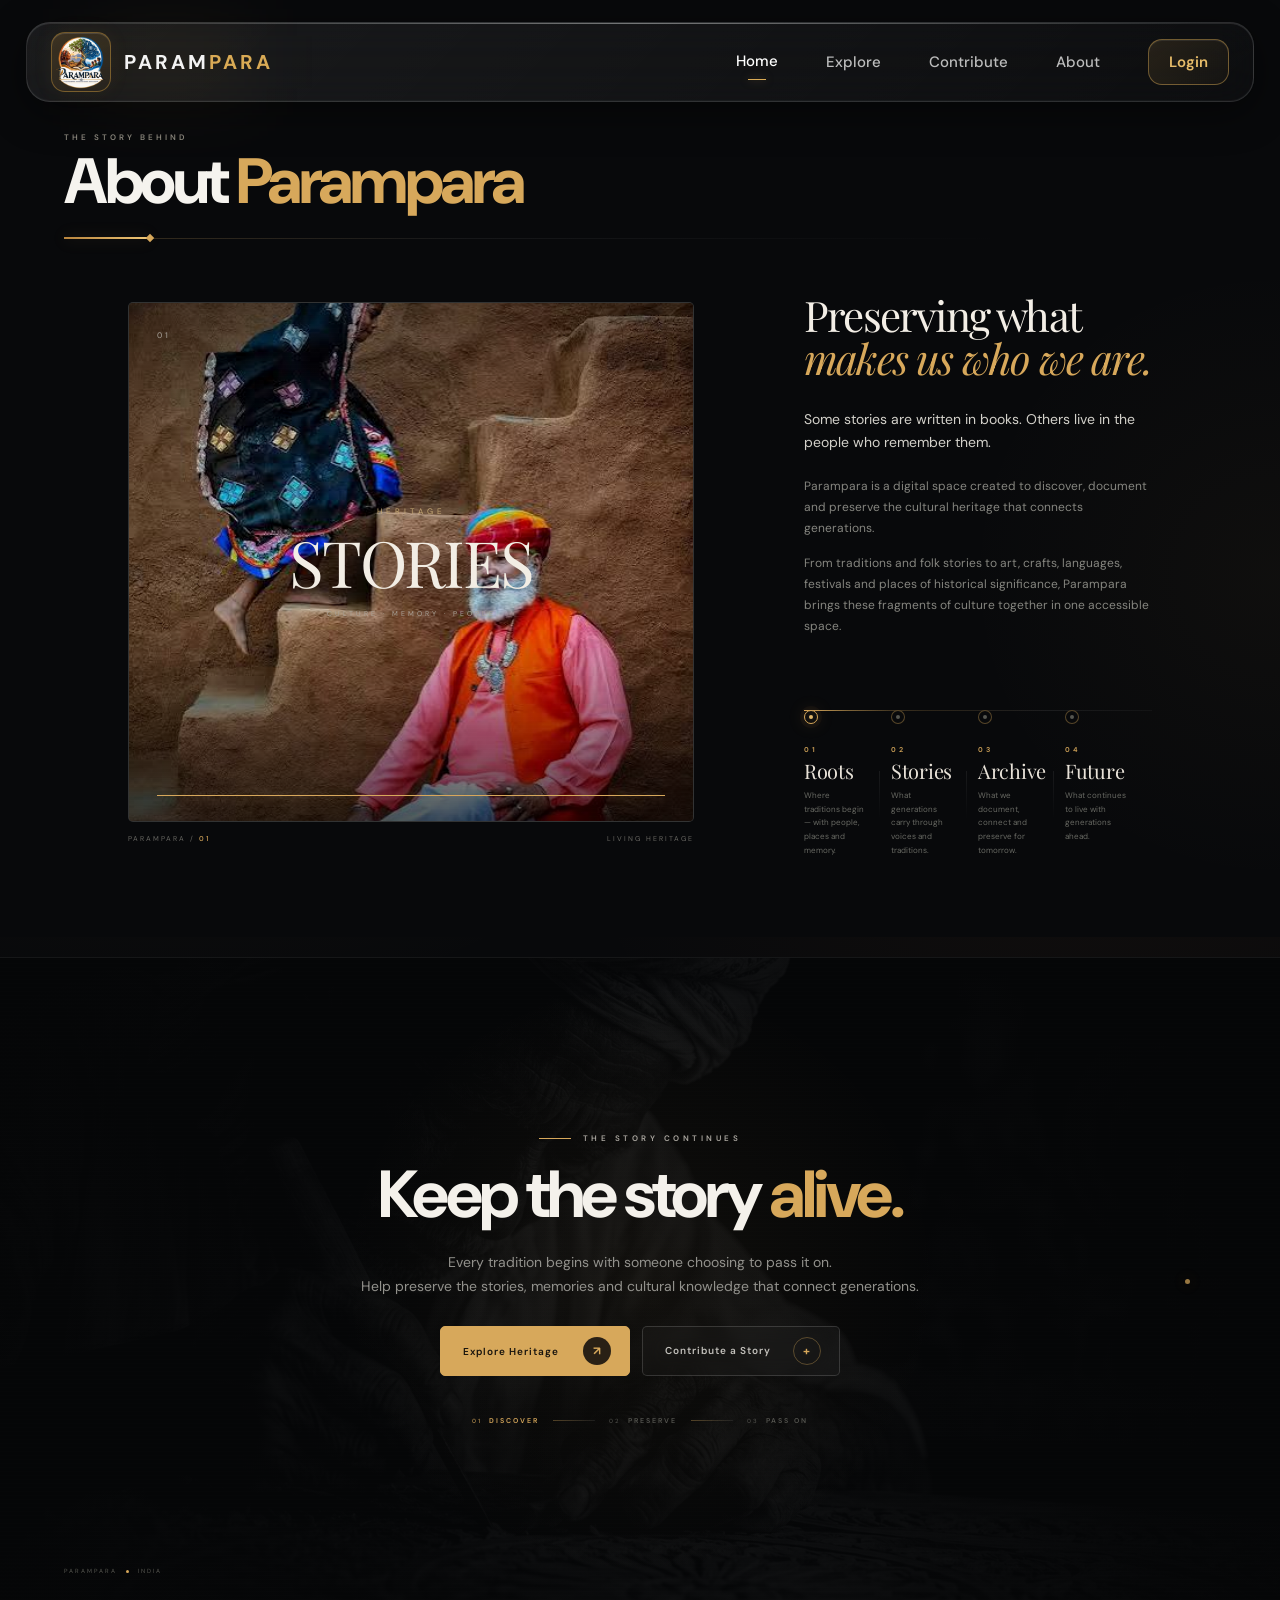
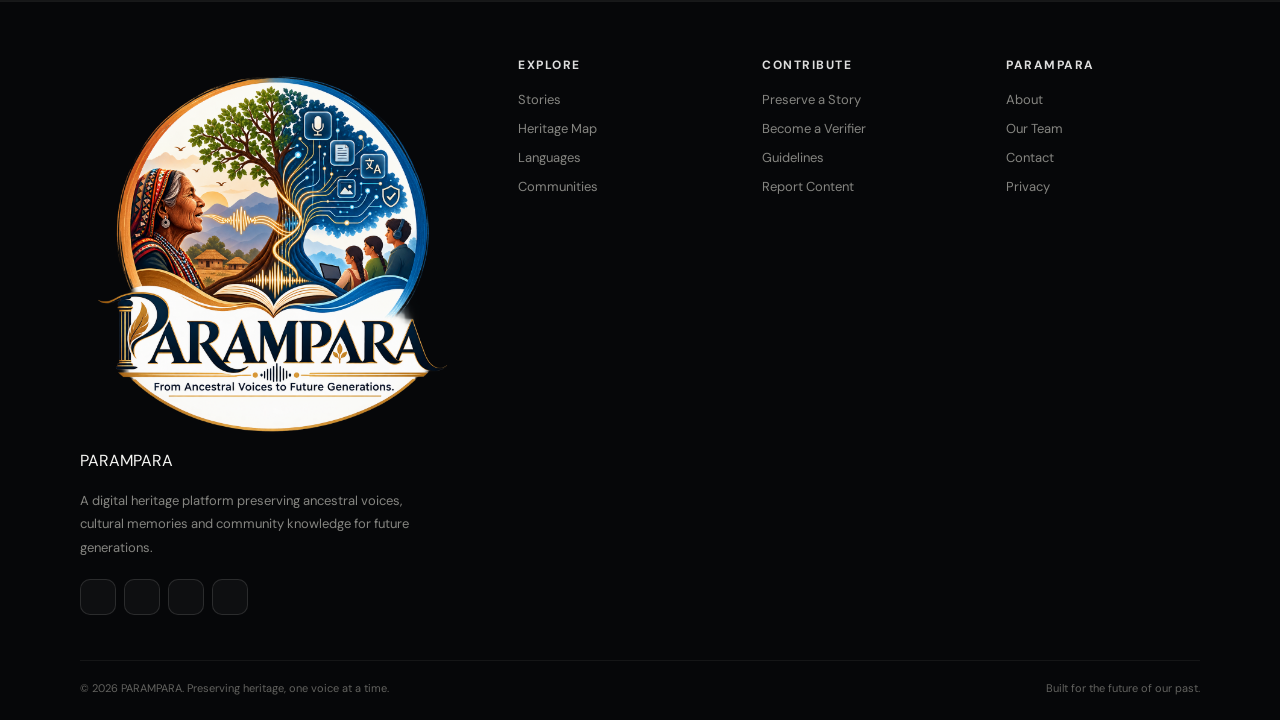
==== commit 361e40de: "About and explore section updated" ====
--- a/about.html
+++ b/about.html
@@ -378,152 +378,150 @@
                     </div>
 
                 </div>
+            </div>
     </section>
     <!-- =====================================================
      KEEP THE STORY ALIVE
 ===================================================== -->
 
-<section class="story-cta" id="storyCta">
-
-    <!-- Background image -->
-    <div class="cta-background">
-
-        <img
-            src="images/heritage-memory.jpg"
-            alt=""
-        />
-
-    </div>
-
-
-    <!-- Dark cinematic overlay -->
-    <div class="cta-overlay"></div>
-
-
-    <!-- Subtle grain -->
-    <div class="cta-grain"></div>
-
-
-    <div class="cta-content">
-
-        <!-- Small label -->
-
-        <div class="cta-label">
-
-            <span></span>
-
-            THE STORY CONTINUES
-
-        </div>
-
-
-        <!-- Main heading -->
-
-        <h2 class="cta-title">
-
-            Keep the story
-            <em> alive.</em>
-
-        </h2>
-
-
-        <!-- Description -->
-
-        <p class="cta-description">
-
-            Every tradition begins with someone
-            choosing to pass it on.
-
-            <br>
-
-            Help preserve the stories, memories and
-            cultural knowledge that connect generations.
-
-        </p>
-
-
-        <!-- Actions -->
-
-        <div class="cta-actions">
-
-            <a href="#explore" class="cta-button primary">
-
-                <span>
-                    Explore Heritage
-                </span>
-
-                <b>↗</b>
-
-            </a>
-
-
-            <a href="#contribute" class="cta-button secondary">
-
-                <span>
-                    Contribute a Story
-                </span>
-
-                <b>+</b>
-
-            </a>
-
-        </div>
-
-
-        <!-- Heritage journey -->
-
-        <div class="cta-journey">
-
-            <div class="journey-item active">
-
-                <span>01</span>
-
-                <b>DISCOVER</b>
-
-            </div>
-
+    <section class="story-cta" id="storyCta">
+
+        <!-- Background image -->
+        <div class="cta-background">
+
+            <img src="assets/bg1.png" alt="" />
+
+        </div>
+
+
+        <!-- Dark cinematic overlay -->
+        <div class="cta-overlay"></div>
+
+
+        <!-- Subtle grain -->
+        <div class="cta-grain"></div>
+
+
+        <div class="cta-content">
+
+            <!-- Small label -->
+
+            <div class="cta-label">
+
+                <span></span>
+
+                THE STORY CONTINUES
+
+            </div>
+
+
+            <!-- Main heading -->
+
+            <h2 class="cta-title">
+
+                Keep the story
+                <em> alive.</em>
+
+            </h2>
+
+
+            <!-- Description -->
+
+            <p class="cta-description">
+
+                Every tradition begins with someone
+                choosing to pass it on.
+
+                <br>
+
+                Help preserve the stories, memories and
+                cultural knowledge that connect generations.
+
+            </p>
+
+
+            <!-- Actions -->
+
+            <div class="cta-actions">
+
+                <a href="#explore" class="cta-button primary">
+
+                    <span>
+                        Explore Heritage
+                    </span>
+
+                    <b>↗</b>
+
+                </a>
+
+
+                <a href="#contribute" class="cta-button secondary">
+
+                    <span>
+                        Contribute a Story
+                    </span>
+
+                    <b>+</b>
+
+                </a>
+
+            </div>
+
+
+            <!-- Heritage journey -->
+
+            <div class="cta-journey">
+
+                <div class="journey-item active">
+
+                    <span>01</span>
+
+                    <b>DISCOVER</b>
+
+                </div>
+
+
+                <i></i>
+
+
+                <div class="journey-item">
+
+                    <span>02</span>
+
+                    <b>PRESERVE</b>
+
+                </div>
+
+
+                <i></i>
+
+
+                <div class="journey-item">
+
+                    <span>03</span>
+
+                    <b>PASS ON</b>
+
+                </div>
+
+            </div>
+
+        </div>
+
+
+        <!-- Bottom location -->
+
+        <div class="cta-location">
+
+            <span>PARAMPARA</span>
 
             <i></i>
 
-
-            <div class="journey-item">
-
-                <span>02</span>
-
-                <b>PRESERVE</b>
-
-            </div>
-
-
-            <i></i>
-
-
-            <div class="journey-item">
-
-                <span>03</span>
-
-                <b>PASS ON</b>
-
-            </div>
-
-        </div>
-
-    </div>
-
-
-    <!-- Bottom location -->
-
-    <div class="cta-location">
-
-        <span>PARAMPARA</span>
-
-        <i></i>
-
-        <span>INDIA</span>
-
-    </div>
-
-</section>
+            <span>INDIA</span>
+
+        </div>
+
+    </section>
 
     <footer>
         <div class="footer-grid">
--- a/css/style_about.css
+++ b/css/style_about.css
@@ -1,109 +1,187 @@
+/* =========================================================
+   PARAMPARA — ABOUT PAGE
+   FINAL ABOUT LAYOUT
+========================================================= */
+
+:root {
+    --bg: #08090b;
+    --bg-soft: #0c0d0f;
+
+    --white: #f5f3ee;
+    --cream: #eee7dc;
+
+    --muted: #898983;
+    --muted-light: #aaa69f;
+    --muted-dark: #62635f;
+
+    --gold: #d7a85b;
+    --gold-light: #edc576;
+    --gold-dark: #b9853e;
+
+    --line: rgba(255, 255, 255, 0.08);
+    --gold-line: rgba(215, 168, 91, 0.22);
+
+    --font-sans: "DM Sans", sans-serif;
+    --font-display: "Playfair Display", serif;
+}
+
+
+/* =========================================================
+   PAGE
+========================================================= */
+
+body {
+    background: var(--bg);
+    color: var(--white);
+}
+
+
+/* =========================================================
+   AMBIENT BACKGROUND
+========================================================= */
+
+.ambient {
+    position: fixed;
+    inset: 0;
+    z-index: -2;
+    pointer-events: none;
+
+    background:
+        radial-gradient(
+            circle at 78% 25%,
+            rgba(215, 168, 91, 0.035),
+            transparent 30%
+        ),
+        radial-gradient(
+            circle at 18% 70%,
+            rgba(215, 168, 91, 0.025),
+            transparent 30%
+        );
+}
+
+
 /* =========================================================
    ABOUT SECTION
 ========================================================= */
 
 .about-section {
-
     position: relative;
-
+    width: 100%;
+
+    /*
+       Navbar ends around 110px.
+       This keeps "THE STORY BEHIND"
+       safely below it.
+    */
     padding:
-        85px 5vw 60px;
-
-    background: #08090b;
+        132px 5vw 80px;
+
+    background: var(--bg);
 
     overflow: hidden;
 }
 
 
+/* subtle ambient glow */
+
+.about-section::before {
+    content: "";
+
+    position: absolute;
+
+    width: 650px;
+    height: 650px;
+
+    top: 250px;
+    right: -320px;
+
+    border-radius: 50%;
+
+    background:
+        radial-gradient(
+            circle,
+            rgba(215, 168, 91, 0.035),
+            transparent 68%
+        );
+
+    pointer-events: none;
+}
+
+
 /* =========================================================
    HEADING
 ========================================================= */
 
 .about-heading-wrap {
-
     position: relative;
-
     z-index: 2;
 
     width: 100%;
-
-}
-
-
-/* Small label */
+}
+
 
 .about-kicker {
-
     display: block;
 
-    margin-bottom: 8px;
-
-    color: #898983;
-
-    font-family:
-        "DM Sans",
-        sans-serif;
+    margin-bottom: 10px;
+
+    color: #8c887f;
+
+    font-family: var(--font-sans);
 
     font-size: 8px;
-
     font-weight: 600;
 
-    letter-spacing: 2.5px;
+    letter-spacing: 3px;
 
     text-transform: uppercase;
 }
 
 
-/* Main heading */
+/* Main title */
 
 .about-title {
-
     margin: 0;
 
-    color: #f5f5f3;
-
-    font-family:
-        "DM Sans",
-        sans-serif;
-
-    font-size:
-        clamp(42px, 5vw, 72px);
+    color: var(--white);
+
+    font-family: var(--font-sans);
+
+    /*
+       Slightly smaller than your previous version.
+    */
+    font-size: clamp(48px, 5vw, 72px);
 
     font-weight: 800;
 
-    line-height: .92;
-
-    letter-spacing: -3px;
-
+    line-height: 0.94;
+
+    letter-spacing: -3.4px;
 }
 
 
 .about-title span {
-
-    color: #d7a85b;
-
-}
-
-
-/* =========================================================
-   UNDERLINE
+    color: var(--gold);
+}
+
+
+/* =========================================================
+   PREMIUM UNDERLINE
 ========================================================= */
 
 .about-underline {
-
     position: relative;
 
     width: 100%;
-
-    height: 8px;
-
-    margin-top: 17px;
-
-}
-
+    height: 12px;
+
+    margin-top: 20px;
+}
+
+
+/* long thin line */
 
 .about-underline::before {
-
     content: "";
 
     position: absolute;
@@ -118,53 +196,47 @@
     background:
         linear-gradient(
             90deg,
-            rgba(215,168,91,.2),
-            rgba(255,255,255,.055),
-            transparent
+            rgba(215, 168, 91, 0.24),
+            rgba(255, 255, 255, 0.06) 35%,
+            transparent 82%
         );
-
-}
-
+}
+
+
+/* gold line */
 
 .about-underline span {
-
     position: absolute;
 
     left: 0;
 
     top: 50%;
 
-    width: 55px;
-
+    width: 86px;
     height: 2px;
 
-    transform:
-        translateY(-50%);
+    transform: translateY(-50%);
 
     background:
         linear-gradient(
             90deg,
-            #b9853e,
-            #f1c878
+            var(--gold-dark),
+            var(--gold-light)
         );
 
     box-shadow:
-        0 0 12px
-        rgba(215,168,91,.25);
-
-}
-
-
-/* Small diamond */
+        0 0 15px rgba(215, 168, 91, 0.25);
+}
+
+
+/* diamond */
 
 .about-underline span::after {
-
     content: "";
 
     position: absolute;
 
     right: -3px;
-
     top: 50%;
 
     width: 6px;
@@ -174,1809 +246,994 @@
         translateY(-50%)
         rotate(45deg);
 
-    background: #d7a85b;
-
+    background: var(--gold);
 }
 
 
 /* =========================================================
    MAIN CONTENT
 ========================================================= */
+/* =========================================================
+   MAIN CONTENT — FINAL DESKTOP PROPORTION
+========================================================= */
 
 .about-content {
-
-    width: min(1120px, 100%);
-
-    margin:
-        55px auto 0;
+    position: relative;
+
+    /* Reference screenshot width */
+    width: min(1208px, calc(100% - 10vw));
+
+    margin: 58px auto 0;
 
     display: grid;
 
+    /*
+       LEFT  = controlled image width
+       RIGHT = larger text area
+    */
+    grid-template-columns: 566px minmax(0, 1fr);
+
+    /* space between image and text */
+    gap: 110px;
+
+    align-items: start;
+}
+
+/* =========================================================
+   LEFT IMAGE / GALLERY
+========================================================= */
+
+.heritage-gallery {
+    position: relative;
+
+    width: 100%;
+
+    margin: 0;
+    padding: 0;
+
+    overflow: hidden;
+}
+
+
+.gallery-inner {
+    width: 100%;
+    margin: 0;
+}
+
+
+/* =========================================================
+   IMAGE FRAME
+========================================================= */
+/* =========================================================
+   IMAGE FRAME — FINAL SIZE
+========================================================= */
+
+.gallery-frame {
+    position: relative;
+
+    width: 566px;
+    height: 520px;
+
+    overflow: hidden;
+
+    border: 1px solid rgba(255, 255, 255, 0.14);
+
+    border-radius: 5px;
+
+    background: #101112;
+
+    transition:
+        border-color 0.4s ease,
+        transform 0.5s ease;
+}
+
+.gallery-frame:hover {
+    border-color:
+        rgba(215, 168, 91, 0.32);
+}
+
+/* =========================================================
+   SLIDES
+========================================================= */
+
+.gallery-slide {
+    position: absolute;
+
+    inset: 0;
+
+    opacity: 0;
+
+    pointer-events: none;
+
+    transition:
+        opacity 1s ease;
+}
+
+
+.gallery-slide.active {
+    opacity: 1;
+}
+
+
+/* =========================================================
+   IMAGE
+========================================================= */
+
+.gallery-slide img {
+    display: block;
+
+    width: 100%;
+    height: 100%;
+
+    object-fit: cover;
+
+    transform: scale(1.025);
+
+    filter:
+        grayscale(100%)
+        contrast(0.94)
+        brightness(0.72);
+
+    transition:
+        filter 1.2s ease,
+        transform 6s ease;
+}
+
+
+/*
+   Scroll / JS color state
+*/
+
+.heritage-gallery.is-color
+.gallery-slide.active img {
+
+    filter:
+        grayscale(0%)
+        sepia(0.03)
+        contrast(1.03)
+        brightness(0.92)
+        saturate(1.06);
+
+    transform: scale(1.015);
+}
+
+
+/* =========================================================
+   IMAGE OVERLAY
+========================================================= */
+
+.gallery-overlay {
+    position: absolute;
+
+    inset: 0;
+
+    z-index: 2;
+
+    pointer-events: none;
+
+    background:
+        linear-gradient(
+            180deg,
+            rgba(0, 0, 0, 0.32),
+            transparent 28%,
+            transparent 62%,
+            rgba(0, 0, 0, 0.62)
+        );
+}
+
+
+/* =========================================================
+   GRAIN
+========================================================= */
+
+.gallery-frame::after {
+    content: "";
+
+    position: absolute;
+
+    inset: 0;
+
+    z-index: 3;
+
+    pointer-events: none;
+
+    opacity: 0.06;
+
+    background:
+        repeating-linear-gradient(
+            0deg,
+            rgba(255, 255, 255, 0.12) 0px,
+            rgba(255, 255, 255, 0.12) 1px,
+            transparent 1px,
+            transparent 4px
+        );
+
+    mix-blend-mode: overlay;
+}
+
+
+/* =========================================================
+   NUMBER
+========================================================= */
+
+.gallery-number {
+    position: absolute;
+
+    z-index: 5;
+
+    top: 27px;
+    left: 28px;
+
+    color: #aaa59c;
+
+    font-family: var(--font-sans);
+
+    font-size: 8px;
+
+    letter-spacing: 2.5px;
+}
+
+
+/* =========================================================
+   CENTER TEXT
+========================================================= */
+
+.gallery-center {
+    position: absolute;
+
+    z-index: 5;
+
+    top: 50%;
+    left: 50%;
+
+    width: 90%;
+
+    transform:
+        translate(-50%, -50%);
+
+    text-align: center;
+
+    pointer-events: none;
+}
+
+
+.gallery-category {
+    display: block;
+
+    margin-bottom: 17px;
+
+    color: #c4a875;
+
+    font-family: var(--font-sans);
+
+    font-size: 8px;
+
+    letter-spacing: 4px;
+}
+
+
+.gallery-center h2 {
+    margin: 0;
+
+    color: #f2ede4;
+
+    font-family: var(--font-display);
+
+    font-size:
+        clamp(48px, 5vw, 68px);
+
+    font-weight: 400;
+
+    line-height: 0.9;
+
+    letter-spacing: -2px;
+
+    text-shadow:
+        0 5px 30px rgba(0, 0, 0, 0.45);
+}
+
+
+.gallery-subtitle {
+    display: block;
+
+    margin-top: 18px;
+
+    color: #aaa49a;
+
+    font-family: var(--font-sans);
+
+    font-size: 7px;
+
+    letter-spacing: 3px;
+}
+
+
+/* =========================================================
+   PROGRESS
+========================================================= */
+
+.gallery-progress {
+    position: absolute;
+
+    z-index: 6;
+
+    left: 28px;
+    right: 28px;
+
+    bottom: 25px;
+
+    height: 1px;
+
+    background:
+        rgba(255, 255, 255, 0.18);
+}
+
+
+.progress-fill {
+    display: block;
+
+    width: 0%;
+    height: 100%;
+
+    background: var(--gold);
+
+    box-shadow:
+        0 0 8px rgba(215, 168, 91, 0.35);
+}
+
+
+/* =========================================================
+   GALLERY META
+========================================================= */
+
+.gallery-meta {
+    display: flex;
+
+    justify-content: space-between;
+    align-items: center;
+
+    padding-top: 12px;
+
+    color: #686762;
+
+    font-family: var(--font-sans);
+
+    font-size: 7px;
+
+    letter-spacing: 2px;
+}
+
+
+.gallery-meta b {
+    color: var(--gold);
+    font-weight: 500;
+}
+
+
+/* =========================================================
+   RIGHT TEXT
+========================================================= */
+
+.about-text {
+    width: 100%;
+
+    max-width: 532px;
+
+    /*
+       IMPORTANT:
+       No vertical centering.
+       It begins at exactly the same
+       level as the image.
+    */
+    align-self: start;
+
+    padding-top: 0;
+}
+
+
+/* =========================================================
+   MAIN TEXT HEADING
+========================================================= */
+
+.about-text h3 {
+    margin: -8px 0 27px;
+
+    color: #f3eee6;
+
+    font-family: var(--font-display);
+
+    font-size:
+        clamp(42px, 3.2vw, 54px);
+
+    font-weight: 400;
+
+    line-height: 1.03;
+
+    letter-spacing: -1.8px;
+}
+
+
+.about-text h3 em {
+    display: block;
+
+    color: var(--gold);
+
+    font-style: italic;
+}
+
+
+/* =========================================================
+   BODY TEXT
+========================================================= */
+
+.about-text p {
+    margin: 0 0 14px;
+
+    color: #85857f;
+
+    font-family: var(--font-sans);
+
+    font-size: 12px;
+
+    line-height: 1.75;
+}
+
+
+/* First paragraph */
+
+.about-text .about-lead {
+    max-width: 500px;
+
+    margin-bottom: 21px;
+
+    color: #d3d1ca;
+
+    font-size: 14px;
+
+    line-height: 1.7;
+}
+
+
+/* =========================================================
+   HERITAGE TIMELINE
+========================================================= */
+
+.heritage-journey {
+    position: relative;
+
+    display: grid;
+
     grid-template-columns:
-        1.05fr .95fr;
-
-    gap: 85px;
-
-    align-items: center;
-
-}
-
-
-/* =========================================================
-   LEFT IMAGE AREA
-========================================================= */
-
-.about-image-area {
-
-    position: relative;
-
-    min-height: 480px;
-
-}
-
-
-/* Image frame */
-
-.about-image-frame {
-
-    position: relative;
+        repeat(4, minmax(0, 1fr));
 
     width: 100%;
 
-    max-width: 500px;
-
-    height: 440px;
-
-    overflow: hidden;
-
-    border-radius: 4px;
-
-    border:
-        1px solid rgba(255,255,255,.1);
-
-    background:
-
-        linear-gradient(
-            145deg,
-            rgba(255,255,255,.07),
-            rgba(255,255,255,.015)
-        );
-
-}
-
-
-/* =========================================================
-   IMAGE PLACEHOLDER
-========================================================= */
-
-.image-placeholder {
-
-    position: absolute;
-
-    inset: 0;
-
-    display: flex;
-
-    align-items: center;
-
-    justify-content: center;
-
-    overflow: hidden;
-
-    background:
-
-        radial-gradient(
-            circle at 50% 45%,
-            rgba(215,168,91,.13),
-            transparent 45%
-        ),
-
-        linear-gradient(
-            145deg,
-            #181511,
-            #0d0e0f
-        );
-
-}
-
-
-/* subtle pattern */
-
-.image-placeholder::before {
-
-    content: "";
-
-    position: absolute;
-
-    inset: 0;
-
-    opacity: .3;
-
-    background-image:
-
-        linear-gradient(
-            rgba(215,168,91,.08) 1px,
-            transparent 1px
-        ),
-
-        linear-gradient(
-            90deg,
-            rgba(215,168,91,.08) 1px,
-            transparent 1px
-        );
-
-    background-size:
-        40px 40px;
-
-    mask-image:
-        radial-gradient(
-            circle,
-            black,
-            transparent 70%
-        );
-
-}
-
-
-/* number */
-
-.placeholder-number {
-
-    position: absolute;
-
-    top: 20px;
-    left: 20px;
-
-    color: #77736a;
-
-    font-size: 8px;
-
-    letter-spacing: 2px;
-
-}
-
-
-/* center */
-
-.placeholder-center {
-
-    position: relative;
-
-    z-index: 2;
-
-    display: flex;
-
-    flex-direction: column;
-
-    align-items: center;
-
-    gap: 8px;
-
-    text-align: center;
-
-}
-
-
-.placeholder-center span {
-
-    color: #817967;
-
-    font-size: 7px;
-
-    letter-spacing: 3px;
-
-}
-
-
-.placeholder-center strong {
-
-    color: #e4d7c2;
-
-    font-family:
-        var(--font-display);
-
-    font-size: 48px;
-
-    font-weight: 400;
-
-    letter-spacing: -1px;
-
-}
-
-
-/* =========================================================
-   IMAGE CAPTION
-========================================================= */
-
-.image-caption {
-
-    display: flex;
-
-    justify-content: space-between;
-
-    width: 100%;
-
-    max-width: 500px;
-
-    padding-top: 12px;
-
-    color: #686862;
-
-    font-size: 7px;
-
-    letter-spacing: 1.8px;
-
-}
-
-
-/* =========================================================
-   RIGHT TEXT
-========================================================= */
-
-.about-text {
-
-    max-width: 500px;
-
-}
-
-
-/* small label */
-
-.about-text-label {
-
-    display: flex;
-
-    align-items: center;
-
-    gap: 10px;
-
-    margin-bottom: 22px;
-
-    color: #d7a85b;
-
-    font-size: 8px;
-
-    font-weight: 700;
-
-    letter-spacing: 2.5px;
-
-}
-
-
-.about-text-label span {
-
-    width: 28px;
-
-    height: 1px;
-
-    background: #d7a85b;
-
-}
-
-
-/* =========================================================
-   TEXT HEADING
-========================================================= */
-
-.about-text h3 {
-
-    margin: 0 0 26px;
-
-    color: #f3eee6;
-
-    font-family:
-        var(--font-display);
-
-    font-size:
-        clamp(38px, 4vw, 56px);
-
-    font-weight: 400;
-
-    line-height: 1.02;
-
-    letter-spacing: -1.8px;
-
-}
-
-
-.about-text h3 em {
-
-    display: block;
-
-    color: #d7a85b;
-
-    font-style: italic;
-
-}
-
-
-/* =========================================================
-   BODY
-========================================================= */
-
-.about-text p {
-
-    margin: 0 0 14px;
-
-    color: #85857f;
-
-    font-size: 12px;
-
-    line-height: 1.85;
-
-}
-
-
-.about-text .about-lead {
-
-    color: #d3d1ca;
-
-    font-size: 15px;
-
-    line-height: 1.7;
-
-    max-width: 450px;
-
-}
-
-
-/* =========================================================
-   VALUES
-========================================================= */
-
-.about-values {
-
-    display: grid;
-
-    grid-template-columns:
-        repeat(3,1fr);
-
-    margin-top: 35px;
-
-    padding-top: 18px;
-
-    border-top:
-        1px solid rgba(255,255,255,.08);
-
-}
-
-
-.about-value {
-
-    display: flex;
-
-    gap: 10px;
-
-    padding-right: 15px;
-
-    border-right:
-        1px solid rgba(255,255,255,.07);
-
-}
-
-
-.about-value:not(:first-child) {
-
-    padding-left: 15px;
-
-}
-
-
-.about-value:last-child {
-
-    border-right: none;
-
-}
-
-
-.about-value > span {
-
-    color: #d7a85b;
-
-    font-size: 7px;
-
-    letter-spacing: 1px;
-
-}
-
-
-.about-value strong {
-
-    display: block;
-
-    margin-bottom: 4px;
-
-    color: #ddd9d0;
-
-    font-family:
-        var(--font-display);
-
-    font-size: 14px;
-
-    font-weight: 500;
-
-}
-
-
-.about-value small {
-
-    color: #666660;
-
-    font-size: 8px;
-
-    line-height: 1.5;
-
-}
-
-
-/* =========================================================
-   RESPONSIVE
-========================================================= */
-
-@media(max-width:900px) {
-
-    .about-content {
-
-        grid-template-columns: 1fr;
-
-        gap: 55px;
-
-    }
-
-
-    .about-image-area {
-
-        min-height: auto;
-
-    }
-
-
-    .about-image-frame {
-
-        max-width: 100%;
-
-        height: 400px;
-
-    }
-
-
-    .image-caption {
-
-        max-width: 100%;
-
-    }
-
-
-    .about-text {
-
-        max-width: 650px;
-
-    }
-
-}
-
-
-@media(max-width:600px) {
-
-    .about-section {
-
-        padding:
-            90px 20px 90px;
-
-    }
-
-
-    .about-title {
-
-        font-size: 52px;
-
-        letter-spacing: -2.5px;
-
-    }
-
-
-    .about-content {
-
-        margin-top: 40px;
-
-        gap: 45px;
-
-    }
-
-
-    .about-image-frame {
-
-        height: 340px;
-
-    }
-
-
-    .about-text h3 {
-
-        font-size: 40px;
-
-    }
-
-
-    .about-values {
-
-        grid-template-columns: 1fr;
-
-    }
-
-
-    .about-value {
-
-        padding:
-            15px 0 !important;
-
-        border-right: none;
-
-        border-bottom:
-            1px solid rgba(255,255,255,.07);
-
-    }
-
-
-    .about-value:last-child {
-
-        border-bottom: none;
-
-    }
-
-}
-
-/* =========================================
-   ABOUT SECTION
-========================================= */
-
-.about-section {
-    position: relative;
-
-    /* Navbar is ~100px high */
-    padding: 125px 5vw 60px;
-
-    background: #08090b;
-
-    overflow: hidden;
-}
-
-
-/* =========================================
-   HEADING
-========================================= */
-
-.about-heading-wrap {
-    position: relative;
-    z-index: 2;
-}
-
-
-.about-kicker {
-    display: block;
-
-    margin-bottom: 8px;
-
-    color: #898983;
-
-    font-family: "DM Sans", sans-serif;
-
-    font-size: 8px;
-
-    font-weight: 600;
-
-    letter-spacing: 2.8px;
-
-    text-transform: uppercase;
-}
-
-
-.about-title {
-    margin: 0;
-
-    color: #f5f5f3;
-
-    font-family: "DM Sans", sans-serif;
-
-    font-size: clamp(42px, 5vw, 72px);
-
-    font-weight: 800;
-
-    line-height: .92;
-
-    letter-spacing: -3px;
-}
-
-
-.about-title span {
-    color: #d7a85b;
-}
-
-
-/* =========================================
-   UNDERLINE
-========================================= */
-
-.about-underline {
-    position: relative;
-
-    width: 100%;
-
-    height: 8px;
-
-    margin-top: 17px;
-}
-
-
-.about-underline::before {
-    content: "";
-
-    position: absolute;
+    margin-top: 42px;
+
+    padding-top: 31px;
+}
+
+
+/* timeline line */
+
+.journey-line {
+    position: absolute;
+
+    top: 31px;
 
     left: 0;
     right: 0;
 
-    top: 50%;
-
     height: 1px;
+
+    z-index: 0;
 
     background:
         linear-gradient(
             90deg,
-            rgba(215,168,91,.18),
-            rgba(255,255,255,.05),
-            transparent
+            rgba(215, 168, 91, 0.52),
+            rgba(215, 168, 91, 0.18) 35%,
+            rgba(255, 255, 255, 0.08) 70%,
+            rgba(255, 255, 255, 0.035)
         );
 }
 
 
-.about-underline span {
-    position: absolute;
-
-    left: 0;
-
-    top: 50%;
-
-    width: 55px;
-
-    height: 2px;
-
-    transform: translateY(-50%);
+.journey-progress {
+    display: block;
+
+    width: 25%;
+    height: 1px;
 
     background:
         linear-gradient(
             90deg,
-            #b9853e,
-            #f1c878
+            var(--gold),
+            rgba(215, 168, 91, 0.3),
+            transparent
         );
 
+    transition:
+        width 0.6s ease;
+}
+
+
+/* =========================================================
+   TIMELINE STEP
+========================================================= */
+
+.journey-step {
+    position: relative;
+
+    z-index: 2;
+
+    padding-right: 25px;
+
+    transition:
+        transform 0.35s ease;
+}
+
+
+/* =========================================================
+   DOT
+========================================================= */
+
+.journey-dot {
+    position: relative;
+
+    width: 14px;
+    height: 14px;
+
+    margin-bottom: 21px;
+
+    border:
+        1px solid rgba(215, 168, 91, 0.38);
+
+    border-radius: 50%;
+
+    background: var(--bg);
+
+    transition:
+        border-color 0.35s ease,
+        box-shadow 0.35s ease,
+        transform 0.35s ease;
+}
+
+
+.journey-dot span {
+    position: absolute;
+
+    width: 4px;
+    height: 4px;
+
+    top: 50%;
+    left: 50%;
+
+    transform:
+        translate(-50%, -50%);
+
+    border-radius: 50%;
+
+    background: #555650;
+}
+
+
+.journey-step.active .journey-dot {
+    border-color: var(--gold);
+
     box-shadow:
-        0 0 10px
-        rgba(215,168,91,.25);
-}
-
-
-.about-underline span::after {
+        0 0 0 4px rgba(215, 168, 91, 0.045),
+        0 0 18px rgba(215, 168, 91, 0.18);
+}
+
+
+.journey-step.active .journey-dot span {
+    background: #e3b969;
+
+    box-shadow:
+        0 0 9px rgba(215, 168, 91, 0.75);
+}
+
+
+/* =========================================================
+   NUMBER
+========================================================= */
+
+.journey-number {
+    display: block;
+
+    margin-bottom: 7px;
+
+    color: var(--gold);
+
+    font-family: var(--font-sans);
+
+    font-size: 7px;
+
+    font-weight: 600;
+
+    letter-spacing: 2.5px;
+}
+
+
+/* =========================================================
+   TITLE
+========================================================= */
+
+.journey-content h4 {
+    margin: 0 0 8px;
+
+    color: #e8e2d8;
+
+    font-family: var(--font-display);
+
+    font-size: 20px;
+
+    font-weight: 400;
+
+    line-height: 1;
+
+    letter-spacing: -0.3px;
+}
+
+
+/* =========================================================
+   DESCRIPTION
+========================================================= */
+
+.journey-content p {
+    max-width: 125px;
+
+    margin: 0;
+
+    color: #686963;
+
+    font-family: var(--font-sans);
+
+    font-size: 8px;
+
+    line-height: 1.7;
+}
+
+
+/* vertical dividers */
+
+.journey-step:not(:last-child)::after {
     content: "";
 
     position: absolute;
 
-    right: -3px;
-
-    top: 50%;
-
-    width: 6px;
-    height: 6px;
-
-    transform:
-        translateY(-50%)
-        rotate(45deg);
-
-    background: #d7a85b;
-}
-
-
-/* =========================================
-   RESPONSIVE
-========================================= */
-
-@media (max-width: 900px) {
-
-    .about-section {
-        padding-top: 120px;
-    }
-
-}
-
-
-@media (max-width: 600px) {
-
-    .about-section {
-        padding:
-            105px 22px 55px;
-    }
-
-    .about-kicker {
-        font-size: 7px;
-        letter-spacing: 2.2px;
-    }
-
-    .about-title {
-        font-size: 48px;
-        letter-spacing: -2.5px;
-    }
-
-    .about-underline {
-        margin-top: 16px;
-    }
-
-}
-
-/* =========================================================
-   PARAMPARA — HERITAGE GALLERY
-========================================================= */
-
-.heritage-gallery {
-
+    right: 11px;
+
+    top: 61px;
+
+    width: 1px;
+
+    height: 48px;
+
+    background:
+        linear-gradient(
+            180deg,
+            rgba(255, 255, 255, 0.07),
+            transparent
+        );
+}
+
+
+/* hover */
+
+.journey-step:hover {
+    transform: translateY(-3px);
+}
+
+
+.journey-step:hover .journey-dot {
+    border-color: var(--gold);
+
+    transform: scale(1.08);
+}
+
+
+.journey-step:hover .journey-dot span {
+    background: var(--gold);
+
+    box-shadow:
+        0 0 12px rgba(215, 168, 91, 0.7);
+}
+
+
+.journey-step:hover .journey-content h4 {
+    color: var(--gold);
+}
+
+
+.journey-step:hover .journey-content p {
+    color: #85847d;
+}
+
+
+/* =========================================================
+   CTA
+========================================================= */
+
+.story-cta {
     position: relative;
 
     width: 100%;
 
-    padding: 40px 0 110px;
+    min-height: 560px;
+
+    margin-top: 20px;
+
+    display: flex;
+
+    align-items: center;
+
+    justify-content: center;
+
+    overflow: hidden;
 
     background: #08090b;
 
+    border-top:
+        1px solid rgba(255, 255, 255, 0.055);
+
+    border-bottom:
+        1px solid rgba(255, 255, 255, 0.055);
+}
+
+
+/* =========================================================
+   CTA BACKGROUND IMAGE
+========================================================= */
+
+.cta-background {
+    position: absolute;
+
+    inset: 0;
+
+    z-index: 0;
+
     overflow: hidden;
-
-}
-
-
-/* =========================================================
-   INNER
-========================================================= */
-
-.gallery-inner {
-
-    width: min(1120px, calc(100% - 40px));
-
-    margin: auto;
-
-}
-
-
-/* =========================================================
-   MAIN FRAME
-========================================================= */
-
-.gallery-frame {
-
-    position: relative;
+}
+
+
+.cta-background img {
+    position: absolute;
+
+    inset: 0;
 
     width: 100%;
-
-    height: 590px;
-
-    overflow: hidden;
-
-    border:
-        1px solid rgba(255,255,255,.14);
-
-    border-radius: 5px;
-
-    background: #111;
-
-}
-
-
-/* =========================================================
-   SLIDES
-========================================================= */
-
-.gallery-slide {
-
-    position: absolute;
-
-    inset: 0;
-
-    opacity: 0;
-
-    pointer-events: none;
-
-    transition:
-        opacity 1.2s ease;
-
-}
-
-
-.gallery-slide.active {
-
-    opacity: 1;
-
-}
-
-
-/* =========================================================
-   IMAGES
-========================================================= */
-
-.gallery-slide img {
-
-    width: 100%;
-
     height: 100%;
 
-    display: block;
-
     object-fit: cover;
 
-    /* DEFAULT = BLACK AND WHITE */
+    object-position: center;
+
+    opacity: 0.30;
 
     filter:
         grayscale(100%)
-        contrast(.92)
-        brightness(.72);
-
-    transform:
-        scale(1.03);
+        brightness(0.55)
+        contrast(1.05);
+
+    transform: scale(1.04);
 
     transition:
-        filter 1.4s ease,
-        transform 6s ease;
-
-}
-
-
-/* =========================================================
-   COLOR STATE
-========================================================= */
-
-/*
-   Added by JS when the user scrolls
-   into the gallery.
-*/
-
-.heritage-gallery.is-color
-.gallery-slide.active img {
-
-    filter:
-        grayscale(0%)
-        sepia(.04)
-        contrast(1.02)
-        brightness(.92)
-        saturate(1.05);
-
-}
-
-
-/* Slight cinematic movement */
-
-.gallery-slide.active img {
-
-    transform:
-        scale(1);
-
-}
-
-
-.heritage-gallery.is-color
-.gallery-slide.active img {
-
-    transform:
-        scale(1.02);
-
-}
-
-
-/* =========================================================
-   DARK OVERLAY
-========================================================= */
-
-.gallery-overlay {
-
+        transform 1.2s ease,
+        opacity 0.8s ease;
+}
+
+
+.story-cta:hover .cta-background img {
+    transform: scale(1.07);
+
+    opacity: 0.36;
+}
+
+
+/* overlay */
+
+.cta-overlay {
     position: absolute;
 
     inset: 0;
 
+    z-index: 1;
+
+    pointer-events: none;
+
+    background:
+        radial-gradient(
+            circle at center,
+            rgba(215, 168, 91, 0.05),
+            transparent 42%
+        ),
+
+        linear-gradient(
+            90deg,
+            rgba(5, 6, 7, 0.88),
+            rgba(5, 6, 7, 0.58),
+            rgba(5, 6, 7, 0.88)
+        );
+}
+
+
+/* grain */
+
+.cta-grain {
+    position: absolute;
+
+    inset: 0;
+
     z-index: 2;
 
     pointer-events: none;
 
+    opacity: 0.035;
+
     background:
-
-        linear-gradient(
-            180deg,
-            rgba(0,0,0,.35),
-            transparent 30%,
-            transparent 65%,
-            rgba(0,0,0,.55)
-        );
-
-}
-
-
-/* =========================================================
-   SUBTLE GRAIN
-========================================================= */
-
-.gallery-frame::after {
-
-    content: "";
-
-    position: absolute;
-
-    inset: 0;
-
-    z-index: 3;
-
-    pointer-events: none;
-
-    opacity: .08;
-
-    background-image:
-
         repeating-linear-gradient(
             0deg,
-            rgba(255,255,255,.12) 0px,
-            rgba(255,255,255,.12) 1px,
+            rgba(255,255,255,.15) 0px,
+            rgba(255,255,255,.15) 1px,
             transparent 1px,
             transparent 4px
         );
 
-    mix-blend-mode:
-        overlay;
-
-}
-
-
-/* =========================================================
-   NUMBER
-========================================================= */
-
-.gallery-number {
-
-    position: absolute;
+    mix-blend-mode: overlay;
+}
+
+
+/* =========================================================
+   CTA CONTENT
+========================================================= */
+
+.story-cta .cta-content {
+    position: relative;
 
     z-index: 5;
 
-    top: 28px;
-
-    left: 28px;
-
-    color: #aaa59c;
+    width: min(900px, calc(100% - 40px));
+
+    padding: 65px 0;
+
+    display: flex;
+
+    flex-direction: column;
+
+    align-items: center;
+
+    justify-content: center;
+
+    text-align: center;
+}
+
+
+/* label */
+
+.story-cta .cta-label {
+    display: flex;
+
+    align-items: center;
+
+    justify-content: center;
+
+    gap: 12px;
+
+    margin-bottom: 20px;
+
+    color: #aaa69f;
+
+    font-family: var(--font-sans);
 
     font-size: 8px;
 
-    letter-spacing: 2.5px;
-
-}
-
-
-/* =========================================================
-   CENTER
-========================================================= */
-
-.gallery-center {
-
-    position: absolute;
-
-    z-index: 5;
-
-    left: 50%;
-
-    top: 50%;
-
-    transform:
-        translate(-50%,-50%);
-
-    text-align: center;
-
-    pointer-events: none;
-
-}
-
-
-.gallery-category {
-
-    display: block;
-
-    margin-bottom: 18px;
-
-    color: #c4a875;
-
-    font-size: 8px;
-
-    letter-spacing: 4px;
-
-}
-
-
-.gallery-center h2 {
-
-    margin: 0;
-
-    color: #f2ede4;
-
-    font-family:
-        var(--font-display);
-
-    font-size:
-        clamp(48px,6vw,72px);
-
-    font-weight: 400;
-
-    line-height: .9;
-
-    letter-spacing: -2px;
-
-    text-shadow:
-        0 5px 30px
-        rgba(0,0,0,.35);
-
-}
-
-
-.gallery-subtitle {
-
-    display: block;
-
-    margin-top: 18px;
-
-    color: #aaa49a;
-
-    font-size: 7px;
-
-    letter-spacing: 3px;
-
-}
-
-
-/* =========================================================
-   PROGRESS
-========================================================= */
-
-.gallery-progress {
-
-    position: absolute;
-
-    z-index: 6;
-
-    left: 28px;
-
-    right: 28px;
-
-    bottom: 25px;
-
-    height: 1px;
-
-    background:
-        rgba(255,255,255,.18);
-
-}
-
-
-.progress-fill {
-
-    display: block;
-
-    width: 0%;
-
-    height: 100%;
-
-    background:
-        #d7a85b;
-
-}
-
-
-/* =========================================================
-   META
-========================================================= */
-
-.gallery-meta {
-
-    display: flex;
-
-    justify-content: space-between;
-
-    align-items: center;
-
-    padding-top: 13px;
-
-    color: #686762;
-
-    font-size: 7px;
-
-    letter-spacing: 2px;
-
-}
-
-
-.gallery-meta b {
-
-    color: #d7a85b;
-
-    font-weight: 500;
-
-}
-
-
-/* =========================================================
-   HOVER
-========================================================= */
-
-.gallery-frame {
-
-    transition:
-        border-color .4s ease;
-
-}
-
-
-.gallery-frame:hover {
-
-    border-color:
-        rgba(215,168,91,.28);
-
-}
-
-
-/* =========================================================
-   MOBILE
-========================================================= */
-
-@media(max-width:700px) {
-
-    .heritage-gallery {
-
-        padding:
-            25px 0 70px;
-
-    }
-
-
-    .gallery-inner {
-
-        width:
-            calc(100% - 30px);
-
-    }
-
-
-    .gallery-frame {
-
-        height: 470px;
-
-    }
-
-
-    .gallery-center h2 {
-
-        font-size: 48px;
-
-    }
-
-
-    .gallery-number {
-
-        top: 20px;
-
-        left: 20px;
-
-    }
-
-
-    .gallery-progress {
-
-        left: 20px;
-
-        right: 20px;
-
-        bottom: 20px;
-
-    }
-
-
-    .gallery-meta {
-
-        font-size: 6px;
-
-    }
-
-}
-
-/* =========================================
-   FIX ABOUT IMAGE + TEXT ALIGNMENT
-   Put this at the VERY END of CSS
-========================================= */
-
-.about-content {
-    display: grid !important;
-
-    grid-template-columns:
-        1.05fr .95fr !important;
-
-    align-items: start !important;
-
-    gap: 85px;
-
-    margin-top: 50px;
-}
-
-
-/* RIGHT TEXT MUST START AT IMAGE TOP */
-
-.about-text {
-    align-self: start !important;
-
-    margin-top: 0 !important;
-
-    padding-top: 0 !important;
-
-    transform: none !important;
-
-    position: relative;
-
-    top: 0 !important;
-}
-
-
-/* LEFT IMAGE */
-
-.about-image-area {
-    align-self: start !important;
-
-    margin-top: 0 !important;
-
-    padding-top: 0 !important;
-
-}
-
-
-/* IMAGE */
-
-.about-image-frame {
-    margin-top: 0 !important;
-}
-
-/* =========================================================
-   PARAMPARA — PREMIUM HERITAGE TIMELINE
-========================================================= */
-
-.heritage-journey {
-    position: relative;
-
-    display: grid;
-    grid-template-columns: repeat(4, 1fr);
-
-    width: 100%;
-    margin-top: 45px;
-
-    padding-top: 32px;
-}
-
-
-/* =========================================================
-   TIMELINE
-========================================================= */
-
-.journey-line {
-    position: absolute;
-
-    top: 32px;
-    left: 0;
-    right: 0;
-
-    height: 1px;
-
-    background:
-        linear-gradient(
-            90deg,
-            rgba(215,168,91,.5),
-            rgba(215,168,91,.18) 35%,
-            rgba(255,255,255,.08) 70%,
-            rgba(255,255,255,.04)
-        );
-
-    z-index: 0;
-}
-
-
-/* subtle second line */
-
-.journey-line::after {
-    content: "";
-
-    position: absolute;
-
-    left: 0;
-    right: 0;
-
-    top: 4px;
-
-    height: 1px;
-
-    background:
-        linear-gradient(
-            90deg,
-            rgba(215,168,91,.05),
-            transparent 60%
-        );
-}
-
-
-/* =========================================================
-   GOLD PROGRESS
-========================================================= */
-
-.journey-progress {
-    display: block;
-
-    width: 25%;
-
-    height: 1px;
-
-    background:
-        linear-gradient(
-            90deg,
-            #d7a85b,
-            rgba(215,168,91,.35),
-            transparent
-        );
-
-    transition:
-        width .6s cubic-bezier(.2,.8,.2,1);
-}
-
-
-/* =========================================================
-   STEP
-========================================================= */
-
-.journey-step {
-    position: relative;
-
-    padding-right: 45px;
-
-    z-index: 2;
-
-    transition:
-        transform .4s ease;
-}
-
-
-/* =========================================================
-   DOT
-========================================================= */
-
-.journey-dot {
-    position: relative;
-
-    width: 14px;
-    height: 14px;
-
-    margin-bottom: 25px;
-
-    border-radius: 50%;
-
-    background: #08090b;
-
-    border:
-        1px solid rgba(215,168,91,.38);
-
-    z-index: 4;
-
-    transition:
-        border-color .35s ease,
-        box-shadow .35s ease,
-        transform .35s ease;
-}
-
-
-/* inner point */
-
-.journey-dot span {
-    position: absolute;
-
-    width: 4px;
-    height: 4px;
-
-    left: 50%;
-    top: 50%;
-
-    transform:
-        translate(-50%, -50%);
-
-    border-radius: 50%;
-
-    background: #555650;
-
-    transition:
-        background .35s ease,
-        box-shadow .35s ease;
-}
-
-
-/* =========================================================
-   ACTIVE DOT
-========================================================= */
-
-.journey-step.active .journey-dot {
-    border-color: #d7a85b;
-
-    box-shadow:
-        0 0 0 4px rgba(215,168,91,.045),
-        0 0 18px rgba(215,168,91,.2);
-}
-
-
-.journey-step.active .journey-dot span {
-    background: #e3b969;
-
-    box-shadow:
-        0 0 9px rgba(215,168,91,.75);
-}
-
-
-/* =========================================================
-   NUMBER
-========================================================= */
-
-.journey-number {
-    display: block;
-
-    margin-bottom: 8px;
-
-    color: #d7a85b;
-
-    font-size: 7px;
-
     font-weight: 600;
 
-    letter-spacing: 2.5px;
-
-    opacity: .9;
-}
-
-
-/* =========================================================
-   TITLE
-========================================================= */
-
-.journey-content h4 {
-    margin: 0 0 9px;
-
-    color: #e8e2d8;
-
-    font-family:
-        var(--font-display);
-
-    font-size: 23px;
-
-    font-weight: 400;
-
-    line-height: 1;
-
-    letter-spacing: -.3px;
-
-    transition:
-        color .35s ease,
-        transform .35s ease;
-}
-
-
-/* =========================================================
-   DESCRIPTION
-========================================================= */
-
-.journey-content p {
-    max-width: 195px;
-
-    margin: 0;
-
-    color: #686963;
-
-    font-size: 9px;
-
-    line-height: 1.75;
-
-    transition:
-        color .35s ease;
-}
-
-
-/* =========================================================
-   HOVER
-========================================================= */
-
-.journey-step:hover {
-    transform:
-        translateY(-5px);
-}
-
-
-.journey-step:hover .journey-dot {
-    border-color: #d7a85b;
-
-    transform:
-        scale(1.12);
-}
-
-
-.journey-step:hover .journey-dot span {
-    background: #d7a85b;
-
-    box-shadow:
-        0 0 12px rgba(215,168,91,.7);
-}
-
-
-.journey-step:hover .journey-content h4 {
-    color: #d7a85b;
-}
-
-
-.journey-step:hover .journey-content p {
-    color: #85847d;
-}
-
-
-/* =========================================================
-   SUBTLE DIVIDER BETWEEN STEPS
-========================================================= */
-
-.journey-step:not(:last-child)::after {
-    content: "";
-
-    position: absolute;
-
-    right: 25px;
-
-    top: 65px;
-
-    width: 1px;
-
-    height: 55px;
-
-    background:
-        linear-gradient(
-            180deg,
-            rgba(255,255,255,.07),
-            transparent
-        );
-}
-
-
-/* =========================================================
-   MOBILE
-========================================================= */
-
-@media (max-width: 700px) {
-
-    .heritage-journey {
-        grid-template-columns: 1fr;
-
-        gap: 38px;
-
-        padding:
-            0 0 0 30px;
-
-        margin-top: 35px;
-    }
-
-
-    .journey-line {
-        left: 6px;
-        right: auto;
-
-        top: 6px;
-        bottom: 6px;
-
-        width: 1px;
-        height: auto;
-    }
-
-
-    .journey-progress {
-        width: 1px;
-        height: 25%;
-    }
-
-
-    .journey-step {
-        display: grid;
-
-        grid-template-columns:
-            14px 1fr;
-
-        gap: 20px;
-
-        padding: 0;
-    }
-
-
-    .journey-dot {
-        margin: 0;
-    }
-
-
-    .journey-step:not(:last-child)::after {
-        display: none;
-    }
-
-
-    .journey-content {
-        margin-top: -3px;
-    }
-
-
-    .journey-content p {
-        max-width: 320px;
-    }
-
-}
-
-/* =====================================================
-   KEEP THE STORY ALIVE — NEW TYPOGRAPHY
-===================================================== */
-
-.cta-content {
-    position: relative;
-    z-index: 5;
-
-    width: min(1100px, calc(100% - 60px));
-
-    text-align: center;
-
-    display: flex;
-    flex-direction: column;
-    align-items: center;
-}
-
-
-/* =========================================
-   LABEL
-========================================= */
-
-.cta-label {
-    display: flex;
-    align-items: center;
-    gap: 12px;
-
-    margin-bottom: 30px;
-
-    color: #aaa69f;
-
-    font-family:
-        "DM Sans",
-        "Inter",
-        sans-serif;
-
-    font-size: 10px;
-    font-weight: 600;
-
     letter-spacing: 3.5px;
+
     text-transform: uppercase;
 }
 
 
-.cta-label span {
+.story-cta .cta-label span {
     width: 32px;
     height: 1px;
 
-    background: #d7a85b;
-}
-
-
-/* =========================================
-   MAIN HEADING
-========================================= */
-
-.cta-title {
+    background: var(--gold);
+}
+
+
+/* CTA title */
+
+.story-cta .cta-title {
+    max-width: 760px;
+
     margin: 0;
 
-    color: #f5f4f1;
-
-    font-family:
-        "DM Sans",
-        "Inter",
-        sans-serif;
+    color: #f4f1eb;
+
+    font-family: var(--font-sans);
 
     font-size:
-        clamp(72px, 9vw, 132px);
-
-    font-weight: 800;
-
-    line-height: .92;
-
-    letter-spacing: -6px;
-
-    text-transform: none;
-}
-
-
-/* Gold second line */
-
-.cta-title em {
-    display: block;
-
-    color: #d7a85b;
-
-    font-family:
-        "DM Sans",
-        "Inter",
-        sans-serif;
+        clamp(52px, 5.2vw, 72px);
+
+    font-weight: 700;
+
+    line-height: 0.95;
+
+    letter-spacing: -3.5px;
+
+    text-align: center;
+}
+
+
+.story-cta .cta-title em {
+    color: var(--gold);
 
     font-style: normal;
-
-    font-weight: 700;
-}
-
-
-/* =========================================
-   DESCRIPTION
-========================================= */
-
-.cta-description {
-    max-width: 780px;
-
-    margin: 34px auto 0;
-
-    color: #a5a39d;
-
-    font-family:
-        "DM Sans",
-        "Inter",
-        sans-serif;
-
-    font-size: 17px;
-
-    font-weight: 400;
-
-    line-height: 1.75;
-
-    letter-spacing: -.15px;
-}
-
-
-/* =========================================
-   BUTTONS
-========================================= */
-
-.cta-actions {
+}
+
+
+/* CTA description */
+
+.story-cta .cta-description {
+    max-width: 720px;
+
+    margin: 25px auto 0;
+
+    color: #92918c;
+
+    font-family: var(--font-sans);
+
+    font-size: 14px;
+
+    line-height: 1.7;
+
+    text-align: center;
+}
+
+
+/* CTA actions */
+
+.story-cta .cta-actions {
     display: flex;
 
     align-items: center;
 
+    justify-content: center;
+
     gap: 12px;
 
-    margin-top: 38px;
-}
-
-
-.cta-button {
-    min-height: 54px;
+    margin-top: 27px;
+}
+
+
+.story-cta .cta-button {
+    min-width: 190px;
+    min-height: 50px;
 
     padding:
-        0 20px 0 24px;
+        0 18px 0 22px;
 
     display: flex;
 
     align-items: center;
 
-    gap: 25px;
+    justify-content: space-between;
+
+    gap: 22px;
 
     border-radius: 5px;
 
-    font-family:
-        "DM Sans",
-        "Inter",
-        sans-serif;
-
-    font-size: 11px;
+    font-family: var(--font-sans);
+
+    font-size: 10px;
 
     font-weight: 600;
 
-    letter-spacing: .8px;
+    letter-spacing: 1px;
 
     text-decoration: none;
 
@@ -1987,9 +1244,9 @@
 }
 
 
-.cta-button b {
-    width: 30px;
-    height: 30px;
+.story-cta .cta-button b {
+    width: 28px;
+    height: 28px;
 
     display: flex;
 
@@ -1998,507 +1255,150 @@
 
     border-radius: 50%;
 
-    font-size: 13px;
-
-    font-weight: 400;
-}
-
-
-/* =========================================
-   PRIMARY
-========================================= */
-
-.cta-button.primary {
+    font-size: 12px;
+}
+
+
+/* primary */
+
+.story-cta .cta-button.primary {
     color: #17130d;
 
-    background: #d7a85b;
-
-    border: 1px solid #d7a85b;
-}
-
-
-.cta-button.primary b {
-    color: #d7a85b;
-
-    background: #17130d;
-}
-
-
-/* =========================================
-   SECONDARY
-========================================= */
-
-.cta-button.secondary {
-    color: #d0cdc6;
+    background: var(--gold);
+
+    border: 1px solid var(--gold);
+}
+
+
+.story-cta .cta-button.primary b {
+    color: var(--gold);
+
+    background: #292015;
+}
+
+
+/* secondary */
+
+.story-cta .cta-button.secondary {
+    color: #c2c0bb;
 
     background:
-        rgba(255,255,255,.025);
+        rgba(255, 255, 255, 0.025);
 
     border:
-        1px solid rgba(255,255,255,.16);
-
-    backdrop-filter: blur(12px);
-}
-
-
-.cta-button.secondary b {
-    color: #d7a85b;
+        1px solid rgba(255, 255, 255, 0.15);
+
+    backdrop-filter: blur(10px);
+}
+
+
+.story-cta .cta-button.secondary b {
+    color: var(--gold);
+
+    background: transparent;
 
     border:
-        1px solid rgba(215,168,91,.35);
-}
-
-
-/* =========================================
-   HOVER
-========================================= */
-
-.cta-button:hover {
-    transform: translateY(-3px);
-}
-
-.cta-button.primary:hover {
-    background: #e1b66a;
-}
-
-.cta-button.secondary:hover {
+        1px solid rgba(215, 168, 91, 0.35);
+}
+
+
+/* hover */
+
+.story-cta .cta-button:hover {
+    transform: translateY(-2px);
+}
+
+
+.story-cta .cta-button.primary:hover {
+    background: var(--gold-light);
+
+    border-color: var(--gold-light);
+}
+
+
+.story-cta .cta-button.secondary:hover {
     background:
-        rgba(215,168,91,.06);
+        rgba(215, 168, 91, 0.06);
 
     border-color:
-        rgba(215,168,91,.45);
-}
-
-/* =====================================================
-   KEEP THE STORY ALIVE — BALANCED VERSION
-===================================================== */
-
-.story-cta {
-    min-height: 560px;
-
+        rgba(215, 168, 91, 0.4);
+}
+
+
+/* =========================================================
+   CTA JOURNEY
+========================================================= */
+
+.cta-journey {
     display: flex;
+
     align-items: center;
     justify-content: center;
 
-    position: relative;
-    overflow: hidden;
-}
-
-
-/* =========================================
-   CONTENT
-========================================= */
-
-.cta-content {
-    position: relative;
-    z-index: 5;
-
-    width: min(900px, calc(100% - 40px));
-
+    margin-top: 40px;
+}
+
+
+.journey-item {
     display: flex;
-    flex-direction: column;
+
     align-items: center;
 
-    text-align: center;
-
-    padding: 70px 0 65px;
-}
-
-
-/* =========================================
-   SMALL LABEL
-========================================= */
-
-.cta-label {
-    display: flex;
-    align-items: center;
-    gap: 12px;
-
-    margin-bottom: 25px;
-
-    color: #aaa69f;
-
-    font-family:
-        "DM Sans",
-        "Inter",
-        sans-serif;
-
-    font-size: 9px;
+    gap: 8px;
+
+    color: #555550;
+
+    font-family: var(--font-sans);
+}
+
+
+.journey-item span {
+    font-size: 6px;
+
+    letter-spacing: 1.5px;
+}
+
+
+.journey-item b {
+    font-size: 7px;
+
     font-weight: 600;
 
-    letter-spacing: 3.5px;
-    text-transform: uppercase;
-}
-
-.cta-label span {
-    width: 32px;
+    letter-spacing: 2px;
+}
+
+
+.journey-item.active {
+    color: var(--gold);
+}
+
+
+.cta-journey i {
+    width: 42px;
     height: 1px;
 
-    background: #d7a85b;
-}
-
-
-/* =========================================
-   MAIN HEADING
-========================================= */
-
-.cta-title {
-    margin: 0;
-
-    max-width: 760px;
-
-    color: #f4f1eb;
-
-    font-family:
-        "DM Sans",
-        "Inter",
-        sans-serif;
-
-    font-size:
-        clamp(54px, 6vw, 78px);
-
-    font-weight: 700;
-
-    line-height: .95;
-
-    letter-spacing: -4px;
-
-    text-align: center;
-}
-
-
-/* GOLD PART */
-
-.cta-title em {
-    display: inline;
-
-    color: #d7a85b;
-
-    font-family:
-        "DM Sans",
-        "Inter",
-        sans-serif;
-
-    font-style: normal;
-
-    font-weight: 700;
-}
-
-
-/* =========================================
-   DESCRIPTION
-========================================= */
-
-.cta-description {
-    max-width: 720px;
-
-    margin: 25px auto 0;
-
-    color: #92918c;
-
-    font-family:
-        "DM Sans",
-        "Inter",
-        sans-serif;
-
-    font-size: 14px;
-
-    font-weight: 400;
-
-    line-height: 1.7;
-
-    letter-spacing: 0;
-}
-
-
-/* =========================================
-   BUTTONS
-========================================= */
-
-.cta-actions {
-    display: flex;
-    align-items: center;
-
-    gap: 12px;
-
-    margin-top: 28px;
-}
-
-
-/* BUTTON */
-
-.cta-button {
-    min-height: 50px;
-
-    padding:
-        0 18px 0 22px;
-
-    display: flex;
-    align-items: center;
-
-    gap: 22px;
-
-    border-radius: 5px;
-
-    font-family:
-        "DM Sans",
-        "Inter",
-        sans-serif;
-
-    font-size: 10px;
-
-    font-weight: 600;
-
-    letter-spacing: 1px;
-
-    text-decoration: none;
-
-    transition:
-        transform .3s ease,
-        background .3s ease,
-        border-color .3s ease;
-}
-
-
-/* BUTTON ICON */
-
-.cta-button b {
-    width: 28px;
-    height: 28px;
-
-    display: flex;
-    align-items: center;
-    justify-content: center;
-
-    border-radius: 50%;
-
-    font-size: 12px;
-    font-weight: 400;
-}
-
-
-/* =========================================
-   PRIMARY
-========================================= */
-
-.cta-button.primary {
-    color: #17130d;
-
-    background: #d7a85b;
-
-    border: 1px solid #d7a85b;
-}
-
-.cta-button.primary b {
-    color: #d7a85b;
-
-    background: #292015;
-}
-
-
-/* =========================================
-   SECONDARY
-========================================= */
-
-.cta-button.secondary {
-    color: #c2c0bb;
-
-    background:
-        rgba(255,255,255,.025);
-
-    border:
-        1px solid rgba(255,255,255,.15);
-
-    backdrop-filter: blur(10px);
-}
-
-.cta-button.secondary b {
-    color: #d7a85b;
-
-    border:
-        1px solid rgba(215,168,91,.35);
-}
-
-
-/* =========================================
-   HOVER
-========================================= */
-
-.cta-button:hover {
-    transform: translateY(-2px);
-}
-
-.cta-button.primary:hover {
-    background: #e0b468;
-}
-
-.cta-button.secondary:hover {
-    background:
-        rgba(215,168,91,.06);
-
-    border-color:
-        rgba(215,168,91,.4);
-}
-
-
-/* =========================================
-   JOURNEY — KEEP IT BELOW BUTTONS
-========================================= */
-
-.cta-journey {
-    display: flex;
-    align-items: center;
-
-    margin-top: 42px;
-}
-
-
-/* =========================================
-   MOBILE
-========================================= */
-
-@media (max-width: 600px) {
-
-    .story-cta {
-        min-height: 520px;
-    }
-
-    .cta-content {
-        width: calc(100% - 30px);
-
-        padding:
-            55px 0;
-    }
-
-    .cta-title {
-        font-size: 52px;
-
-        letter-spacing: -2.5px;
-
-        line-height: .95;
-    }
-
-    .cta-description {
-        font-size: 12px;
-
-        max-width: 500px;
-
-        margin-top: 20px;
-    }
-
-    .cta-actions {
-        flex-direction: column;
-
-        width: 100%;
-
-        margin-top: 25px;
-    }
-
-    .cta-button {
-        width: 220px;
-
-        justify-content: space-between;
-    }
-
-}
-
-
-/* =====================================================
-   JOURNEY
-===================================================== */
-
-.cta-journey {
-
-    display: flex;
-
-    align-items: center;
-
-    margin-top: 65px;
-
-}
-
-
-.journey-item {
-
-    display: flex;
-
-    align-items: center;
-
-    gap: 8px;
-
-    color: #555550;
-
-}
-
-
-.journey-item span {
-
-    font-size: 6px;
-
-    letter-spacing: 1.5px;
-
-}
-
-
-.journey-item b {
-
-    font-size: 7px;
-
-    font-weight: 600;
-
-    letter-spacing: 2px;
-
-}
-
-
-.journey-item.active {
-
-    color: #d7a85b;
-
-}
-
-
-.journey-item.active span {
-
-    color: #d7a85b;
-
-}
-
-
-/* Connecting dots */
-
-.cta-journey i {
-
-    width: 42px;
-
-    height: 1px;
-
-    margin:
-        0 14px;
+    margin: 0 14px;
 
     background:
         linear-gradient(
             90deg,
-            rgba(215,168,91,.35),
-            rgba(255,255,255,.08)
+            rgba(215, 168, 91, 0.35),
+            rgba(255, 255, 255, 0.08)
         );
-
-}
-
-
-/* =====================================================
-   LOCATION
-===================================================== */
+}
+
+
+/* =========================================================
+   CTA LOCATION
+========================================================= */
 
 .cta-location {
-
     position: absolute;
 
     z-index: 5;
 
     left: 5%;
-
-    bottom: 28px;
+    bottom: 25px;
 
     display: flex;
 
@@ -2508,32 +1408,29 @@
 
     color: #565650;
 
+    font-family: var(--font-sans);
+
     font-size: 6px;
 
     letter-spacing: 2px;
-
 }
 
 
 .cta-location i {
-
     width: 3px;
     height: 3px;
 
     border-radius: 50%;
 
-    background:
-        #d7a85b;
-
-}
-
-
-/* =====================================================
-   DECORATIVE GOLD POINT
-===================================================== */
+    background: var(--gold);
+}
+
+
+/* =========================================================
+   DECORATIVE POINT
+========================================================= */
 
 .story-cta::after {
-
     content: "";
 
     position: absolute;
@@ -2544,110 +1441,301 @@
     height: 5px;
 
     top: 50%;
-
     right: 7%;
 
     border-radius: 50%;
 
-    background:
-        #d7a85b;
+    background: var(--gold);
 
     box-shadow:
-        0 0 18px
-        rgba(215,168,91,.45);
-
-    opacity: .7;
-
-}
-
-
-/* =====================================================
+        0 0 18px rgba(215, 168, 91, 0.45);
+
+    opacity: 0.7;
+}
+
+
+/* =========================================================
+   LARGE DESKTOP
+========================================================= */
+/* =========================================================
+   LARGE DESKTOP — REFERENCE PROPORTION
+========================================================= */
+
+@media (min-width: 1400px) {
+
+    .about-section {
+        padding-left: 5vw;
+        padding-right: 5vw;
+    }
+
+    .about-content {
+        width: min(1208px, calc(100% - 10vw));
+
+        grid-template-columns:
+            566px
+            minmax(0, 1fr);
+
+        gap: 110px;
+
+        margin-top: 58px;
+    }
+
+    .gallery-frame {
+        width: 566px;
+        height: 520px;
+    }
+
+    .about-text {
+        max-width: 532px;
+    }
+}
+
+/* =========================================================
+   TABLET
+========================================================= */
+/* =========================================================
+   TABLET
+========================================================= */
+
+@media (max-width: 1150px) {
+
+    .about-section {
+        padding:
+            125px 6vw 70px;
+    }
+
+    .about-content {
+        width: 100%;
+
+        grid-template-columns: 1fr;
+
+        gap: 50px;
+
+        margin-top: 50px;
+    }
+
+    .heritage-gallery {
+        width: min(566px, 100%);
+    }
+
+    .gallery-frame {
+        width: 100%;
+        height: 500px;
+    }
+
+    .about-text {
+        max-width: 720px;
+    }
+
+    .heritage-journey {
+        margin-top: 35px;
+    }
+}
+
+/* =========================================================
    MOBILE
-===================================================== */
-
-@media(max-width:600px) {
+========================================================= */
+
+@media (max-width: 700px) {
+
+    .about-section {
+        padding:
+            115px 20px 60px;
+    }
+
+    .about-kicker {
+        font-size: 7px;
+        letter-spacing: 2.5px;
+    }
+
+    .about-title {
+        font-size: 46px;
+        letter-spacing: -2.6px;
+    }
+
+    .about-underline {
+        margin-top: 15px;
+    }
+
+    .about-underline span {
+        width: 65px;
+    }
+
+    .about-content {
+        width: 100%;
+        margin-top: 40px;
+
+        gap: 42px;
+    }
+
+    /* image */
+
+    .gallery-frame {
+        height: 460px;
+    }
+
+    .gallery-number {
+        top: 20px;
+        left: 20px;
+    }
+
+    .gallery-progress {
+        left: 20px;
+        right: 20px;
+        bottom: 20px;
+    }
+
+    .gallery-center h2 {
+        font-size: 48px;
+    }
+
+    /* text */
+
+    .about-text h3 {
+        margin-bottom: 20px;
+
+        font-size: 40px;
+
+        letter-spacing: -1.5px;
+    }
+
+    .about-text .about-lead {
+        font-size: 14px;
+    }
+
+    .about-text p {
+        font-size: 11px;
+    }
+
+    /* timeline */
+
+    .heritage-journey {
+        grid-template-columns: 1fr;
+
+        gap: 32px;
+
+        margin-top: 35px;
+
+        padding:
+            0 0 0 30px;
+    }
+
+    .journey-line {
+        top: 6px;
+        bottom: 6px;
+
+        left: 6px;
+        right: auto;
+
+        width: 1px;
+        height: auto;
+    }
+
+    .journey-progress {
+        width: 1px;
+        height: 25%;
+    }
+
+    .journey-step {
+        display: grid;
+
+        grid-template-columns:
+            14px minmax(0, 1fr);
+
+        gap: 20px;
+
+        padding: 0;
+    }
+
+    .journey-dot {
+        margin: 0;
+    }
+
+    .journey-step:not(:last-child)::after {
+        display: none;
+    }
+
+    .journey-content {
+        margin-top: -3px;
+    }
+
+    .journey-content h4 {
+        font-size: 22px;
+    }
+
+    .journey-content p {
+        max-width: 320px;
+
+        font-size: 9px;
+    }
+
+    /* CTA */
 
     .story-cta {
-
-        min-height: 600px;
-
-    }
-
-
-    .cta-content {
-
-        width:
-            calc(100% - 30px);
-
-    }
-
-
-    .cta-title {
-
-        font-size: 58px;
-
-        letter-spacing: -2px;
-
-    }
-
-
-    .cta-description {
-
+        min-height: 540px;
+    }
+
+    .story-cta .cta-content {
+        width: calc(100% - 30px);
+
+        padding: 55px 0 60px;
+    }
+
+    .story-cta .cta-title {
+        font-size: 50px;
+
+        letter-spacing: -2.5px;
+    }
+
+    .story-cta .cta-description {
+        font-size: 12px;
+    }
+
+    .story-cta .cta-actions {
+        flex-direction: column;
+
+        width: 100%;
+    }
+
+    .story-cta .cta-button {
+        width: 220px;
+    }
+}
+
+
+/* =========================================================
+   SMALL MOBILE
+========================================================= */
+
+@media (max-width: 420px) {
+
+    .about-title {
+        font-size: 41px;
+
+        letter-spacing: -2.2px;
+    }
+
+    .gallery-frame {
+        height: 410px;
+    }
+
+    .gallery-center h2 {
+        font-size: 42px;
+    }
+
+    .about-text h3 {
+        font-size: 36px;
+    }
+
+    .story-cta .cta-title {
+        font-size: 44px;
+    }
+
+    .story-cta .cta-description {
         font-size: 11px;
-
-    }
-
-
-    .cta-actions {
-
-        flex-direction: column;
-
-        width: 100%;
-
-    }
-
-
-    .cta-button {
-
-        width: 100%;
-
-        justify-content: space-between;
-
-    }
-
-
-    .cta-journey {
-
-        margin-top: 45px;
-
-    }
-
-
-    .cta-journey i {
-
-        width: 18px;
-
-        margin:
-            0 7px;
-
-    }
-
-
-    .journey-item b {
-
-        font-size: 6px;
-
-        letter-spacing: 1px;
-
-    }
-
-
-    .cta-location {
-
-        left: 20px;
-
-        bottom: 20px;
-
-    }
-
+    }
+
+    .story-cta .cta-button {
+        width: 205px;
+    }
 }
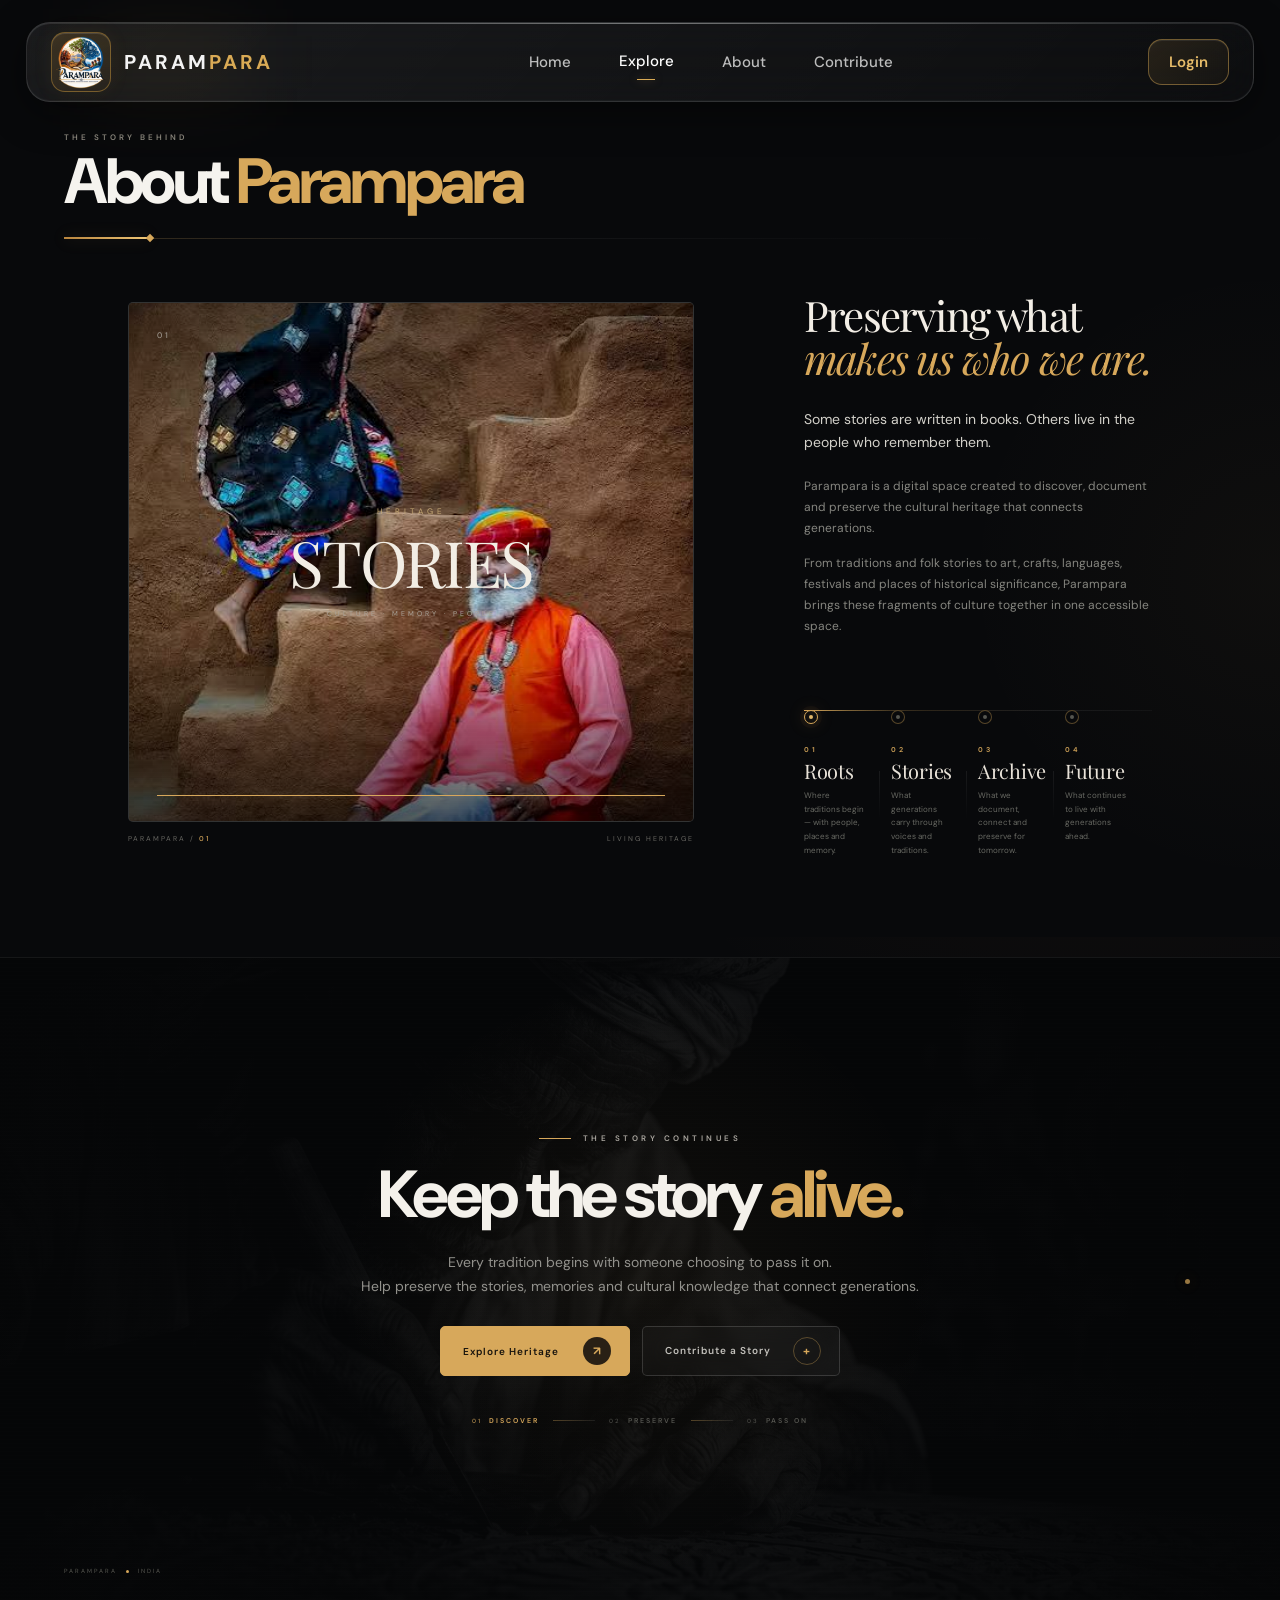
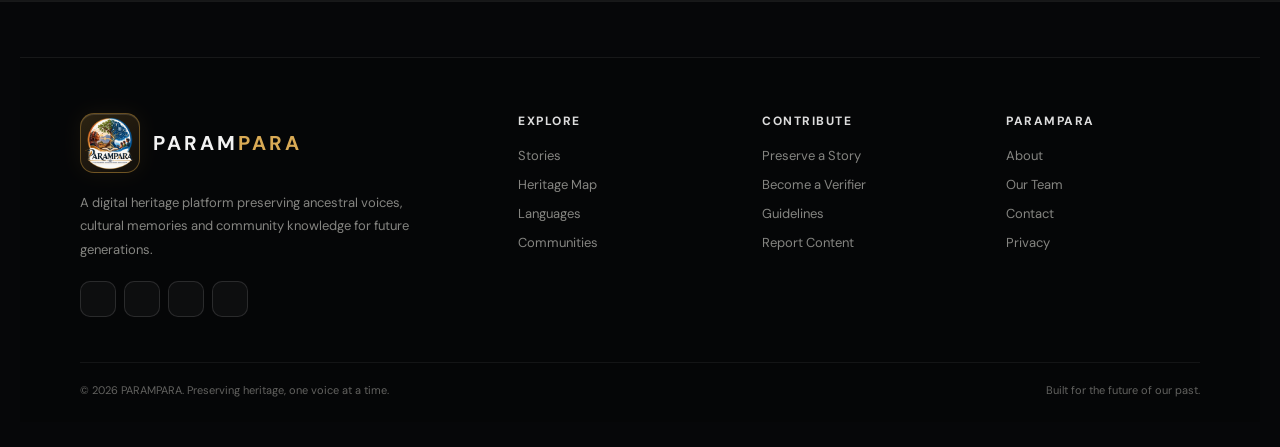
==== commit c757f7a9: "updated navbar and footer" ====
--- a/about.html
+++ b/about.html
@@ -19,6 +19,7 @@
     <!-- About CSS -->
     <link rel="stylesheet" href="css/style_about.css">
     <link rel="stylesheet" href="style_index.css">
+    <link rel="stylesheet" href="css/style_explore.css">
 
 </head>
 
@@ -26,47 +27,56 @@
     <!-- Ambient Background -->
     <div class="ambient"></div>
 
-    <!-- ================= NAVBAR ================= -->
-    <header class="navbar-wrapper">
+
+    <!-- =========================================================
+     NAVBAR
+========================================================= -->
+
+    <div class="navbar-wrapper">
 
         <nav class="glass-navbar">
 
-            <!-- Logo -->
             <a href="index.html" class="brand">
-                <div class="brand-icon"><img src="assets/logo.png" alt="PARAMPARA Logo"></div>
-
-                <div class="brand-name">
-                    <span>PARAM</span><span class="gold-text">PARA</span>
-                </div>
+
+                <div class="brand-icon">
+                    <!-- Replace with your logo -->
+                    <img src="assets/logo.png" alt="PARAMPARA">
+                </div>
+
+                <span class="brand-name">
+                    PARAM<span class="gold-text">PARA</span>
+                </span>
+
             </a>
 
-            <!-- Desktop Navigation -->
+
             <div class="nav-links">
 
-                <a href="index.html" class="nav-link active">
+                <a href="index.html" class="nav-link">
                     Home
                 </a>
 
-                <a href="explore.html" class="nav-link">
+                <a href="explore.html" class="nav-link active">
                     Explore
+                </a>
+
+                <a href="about.html" class="nav-link">
+                    About
                 </a>
 
                 <a href="contribute.html" class="nav-link">
                     Contribute
                 </a>
 
-                <a href="about.html" class="nav-link">
-                    About
-                </a>
-
-                <a href="login.html" class="login-btn">
-                    Login
-                </a>
-
-            </div>
-
-            <!-- Mobile Menu Button -->
-            <button class="menu-toggle" id="menuToggle" aria-label="Open menu">
+            </div>
+
+
+            <a href="login.html" class="login-btn">
+                Login
+            </a>
+
+
+            <button class="menu-toggle" id="menuToggle">
 
                 <span></span>
                 <span></span>
@@ -76,20 +86,34 @@
 
         </nav>
 
-        <!-- Mobile Navigation -->
+
         <div class="mobile-menu" id="mobileMenu">
 
-            <a href="index.html">Home</a>
-            <a href="explore.html">Explore</a>
-            <a href="contribute.html">Contribute</a>
-            <a href="about.html">About</a>
+            <a href="index.html">
+                Home
+            </a>
+
+            <a href="explore.html">
+                Explore
+            </a>
+
+            <a href="about.html">
+                About
+            </a>
+
+            <a href="contribute.html">
+                Contribute
+            </a>
+
             <a href="login.html" class="mobile-login">
                 Login
             </a>
 
         </div>
 
-    </header>
+    </div>
+
+
     <section class="about-section" id="about">
 
         <!-- =====================================
@@ -523,17 +547,22 @@
 
     </section>
 
+    <!-- =========================================================
+         FOOTER
+    ========================================================== -->
+
     <footer>
+ <footer>
         <div class="footer-grid">
             <div class="footer-brand">
-                <a href="index.html" class="logo">
-                    <div class="logo-mark">
-                        <img src="assets/logo.png" alt="PARAMPARA Logo">
-                    </div>
-                    <div class="logo-text">
-                        PARAM<span>PARA</span>
-                    </div>
-                </a>
+                <div class="brand">
+                    <div class="brand-icon">
+                        <img src="assets/logo.png" alt="PARAMPARA">
+                    </div>
+                    <span class="brand-name">
+                        PARAM<span class="gold-text">PARA</span>
+                    </span>
+                </div>
                 <p>
                     A digital heritage platform preserving
                     ancestral voices, cultural memories and
--- a/css/style_explore.css
+++ b/css/style_explore.css
@@ -0,0 +1,2813 @@
+/* =========================================================
+   PARAMPARA — EXPLORE PAGE
+========================================================= */
+
+.explore-container {
+    width: min(1180px, 100%);
+    margin: auto;
+}
+
+
+/* =========================================================
+   EXPLORE HERO
+========================================================= */
+
+.explore-hero {
+    position: relative;
+
+    min-height: auto;
+
+    padding:
+        180px 20px 75px;
+
+    overflow: hidden;
+
+    border-bottom:
+        1px solid rgba(255,255,255,0.05);
+}
+
+
+.explore-glow {
+    position: absolute;
+
+    border-radius: 50%;
+
+    pointer-events: none;
+
+    filter: blur(100px);
+}
+
+
+.explore-glow-one {
+    width: 450px;
+    height: 450px;
+
+    top: 70px;
+    left: -220px;
+
+    background:
+        rgba(215,168,91,0.07);
+}
+
+
+.explore-glow-two {
+    width: 400px;
+    height: 400px;
+
+    top: 120px;
+    right: -180px;
+
+    background:
+        rgba(200,117,61,0.055);
+}
+
+
+/* =========================================================
+   HEADING
+========================================================= */
+
+.explore-heading {
+    text-align: center;
+
+    max-width: 800px;
+
+    margin: 0 auto 45px;
+}
+
+
+.explore-eyebrow {
+    display: inline-block;
+
+    margin-bottom: 18px;
+
+    color: var(--gold-light);
+
+    font-size: 10px;
+
+    font-weight: 700;
+
+    letter-spacing: 3px;
+}
+
+
+.explore-heading h1 {
+    font-family: var(--font-display);
+
+    font-size:
+        clamp(45px, 6vw, 72px);
+
+    line-height: 1.08;
+
+    font-weight: 400;
+
+    letter-spacing: -2px;
+}
+
+
+.explore-heading h1 span {
+    color: var(--gold-light);
+
+    font-style: italic;
+}
+
+
+.explore-heading p {
+    max-width: 620px;
+
+    margin: 22px auto 0;
+
+    color: var(--muted);
+
+    font-size: 15px;
+
+    line-height: 1.8;
+}
+
+
+/* =========================================================
+   SEARCH
+========================================================= */
+
+.explore-search-wrap {
+    max-width: 900px;
+
+    margin: auto;
+}
+
+
+.explore-search {
+
+    height: 72px;
+
+    display: flex;
+
+    align-items: center;
+
+    gap: 15px;
+
+    padding: 8px 9px 8px 24px;
+
+    border-radius: 22px;
+
+    background:
+        linear-gradient(
+            135deg,
+            rgba(255,255,255,0.085),
+            rgba(255,255,255,0.025)
+        );
+
+    border:
+        1px solid rgba(255,255,255,0.14);
+
+    backdrop-filter: blur(25px);
+
+    -webkit-backdrop-filter: blur(25px);
+
+    box-shadow:
+        0 20px 60px rgba(0,0,0,0.28),
+        inset 0 1px 0 rgba(255,255,255,0.08);
+
+    transition:
+        border-color 0.3s ease,
+        box-shadow 0.3s ease;
+}
+
+
+.explore-search:focus-within {
+
+    border-color:
+        rgba(215,168,91,0.45);
+
+    box-shadow:
+        0 20px 70px rgba(0,0,0,0.35),
+        0 0 30px rgba(215,168,91,0.06),
+        inset 0 1px 0 rgba(255,255,255,0.10);
+}
+
+
+.explore-search > i {
+
+    color: var(--gold-light);
+
+    font-size: 18px;
+}
+
+
+.explore-search input {
+
+    flex: 1;
+
+    min-width: 0;
+
+    border: none;
+
+    outline: none;
+
+    background: transparent;
+
+    color: #ffffff;
+
+    font-family: var(--font-main);
+
+    font-size: 14px;
+}
+
+
+.explore-search input::placeholder {
+
+    color:
+        rgba(255,255,255,0.38);
+}
+
+
+.explore-search button {
+
+    height: 54px;
+
+    padding: 0 25px;
+
+    border: none;
+
+    border-radius: 15px;
+
+    background:
+        linear-gradient(
+            135deg,
+            var(--gold-light),
+            var(--gold)
+        );
+
+    color: #17110a;
+
+    font-size: 13px;
+
+    font-weight: 700;
+
+    cursor: pointer;
+
+    transition: 0.3s ease;
+}
+
+
+.explore-search button:hover {
+
+    transform: translateY(-2px);
+
+    box-shadow:
+        0 10px 25px rgba(215,168,91,0.2);
+}
+
+
+/* Search suggestions */
+
+.search-hint {
+
+    display: flex;
+
+    justify-content: center;
+
+    align-items: center;
+
+    flex-wrap: wrap;
+
+    gap: 8px;
+
+    margin-top: 14px;
+
+    font-size: 10px;
+
+    color: #6f6f6b;
+}
+
+
+.search-hint > span {
+
+    color: var(--gold);
+
+    margin-right: 3px;
+}
+
+
+.search-suggestion {
+
+    border: none;
+
+    background: transparent;
+
+    color: #888883;
+
+    font-size: 10px;
+
+    cursor: pointer;
+
+    padding: 4px 9px;
+
+    border-radius: 20px;
+
+    transition: 0.2s ease;
+}
+
+
+.search-suggestion:hover {
+
+    color: var(--gold-light);
+
+    background:
+        rgba(215,168,91,0.07);
+}
+
+
+/* =========================================================
+   FILTER PANEL
+========================================================= */
+
+.filter-panel {
+
+    margin-top: 40px;
+
+    padding: 28px;
+
+    border-radius: 24px;
+}
+
+
+.filter-top {
+
+    display: flex;
+
+    align-items: center;
+
+    justify-content: space-between;
+
+    gap: 20px;
+
+    margin-bottom: 25px;
+}
+
+
+.filter-label {
+
+    display: block;
+
+    color: var(--gold);
+
+    font-size: 9px;
+
+    font-weight: 700;
+
+    letter-spacing: 2px;
+
+    margin-bottom: 6px;
+}
+
+
+.filter-top h3 {
+
+    font-family: var(--font-display);
+
+    font-size: 22px;
+
+    font-weight: 400;
+}
+
+
+.clear-filters {
+
+    border: none;
+
+    background: transparent;
+
+    color: #777772;
+
+    font-size: 11px;
+
+    cursor: pointer;
+
+    transition: 0.2s ease;
+}
+
+
+.clear-filters:hover {
+
+    color: var(--gold-light);
+}
+
+
+.filters-grid {
+
+    display: grid;
+
+    grid-template-columns:
+        repeat(4, 1fr);
+
+    gap: 14px;
+}
+
+
+.filter-group label {
+
+    display: block;
+
+    margin: 0 0 7px 4px;
+
+    color: #888884;
+
+    font-size: 10px;
+
+    letter-spacing: 0.5px;
+}
+
+
+.filter-group select {
+
+    width: 100%;
+
+    height: 46px;
+
+    padding: 0 13px;
+
+    appearance: none;
+
+    -webkit-appearance: none;
+
+    border-radius: 12px;
+
+    border:
+        1px solid rgba(255,255,255,0.09);
+
+    background:
+        rgba(255,255,255,0.035);
+
+    color: #d8d8d5;
+
+    outline: none;
+
+    font-family: var(--font-main);
+
+    font-size: 11px;
+
+    cursor: pointer;
+
+    transition: 0.25s ease;
+}
+
+
+.filter-group select:hover,
+.filter-group select:focus {
+
+    border-color:
+        rgba(215,168,91,0.32);
+
+    background:
+        rgba(255,255,255,0.055);
+}
+
+
+.filter-group select option {
+
+    background: #151515;
+
+    color: #ffffff;
+}
+
+
+.filter-apply {
+
+    height: 46px;
+
+    align-self: end;
+
+    border: 1px solid rgba(215,168,91,0.30);
+
+    border-radius: 12px;
+
+    background:
+        rgba(215,168,91,0.08);
+
+    color: var(--gold-light);
+
+    font-size: 11px;
+
+    font-weight: 600;
+
+    cursor: pointer;
+
+    transition: 0.25s ease;
+}
+
+
+.filter-apply:hover {
+
+    background:
+        rgba(215,168,91,0.15);
+
+    border-color:
+        rgba(215,168,91,0.5);
+
+    transform: translateY(-2px);
+}
+
+
+/* =========================================================
+   CATEGORY
+========================================================= */
+
+.category-section {
+
+    padding:
+        95px 20px 80px;
+}
+
+
+.section-heading-row {
+
+    display: flex;
+
+    align-items: end;
+
+    justify-content: space-between;
+
+    gap: 50px;
+
+    margin-bottom: 42px;
+}
+
+
+.section-heading-row .section-description {
+
+    max-width: 360px;
+}
+
+
+.category-grid {
+
+    display: grid;
+
+    grid-template-columns:
+        repeat(5, 1fr);
+
+    gap: 12px;
+}
+
+
+.category-card {
+
+    min-height: 145px;
+
+    padding: 20px;
+
+    display: flex;
+
+    flex-direction: column;
+
+    justify-content: space-between;
+
+    align-items: flex-start;
+
+    text-align: left;
+
+    border:
+        1px solid rgba(255,255,255,0.09);
+
+    border-radius: 18px;
+
+    background:
+        linear-gradient(
+            145deg,
+            rgba(255,255,255,0.055),
+            rgba(255,255,255,0.018)
+        );
+
+    color: #ffffff;
+
+    backdrop-filter: blur(15px);
+
+    cursor: pointer;
+
+    transition:
+        transform 0.3s ease,
+        border-color 0.3s ease,
+        background 0.3s ease;
+}
+
+
+.category-card:hover {
+
+    transform: translateY(-6px);
+
+    border-color:
+        rgba(215,168,91,0.3);
+
+    background:
+        rgba(215,168,91,0.06);
+}
+
+
+.category-card.active-category {
+
+    border-color:
+        rgba(215,168,91,0.42);
+
+    background:
+        linear-gradient(
+            145deg,
+            rgba(215,168,91,0.13),
+            rgba(215,168,91,0.035)
+        );
+
+    box-shadow:
+        inset 0 1px 0 rgba(255,255,255,0.06);
+}
+
+
+.category-icon {
+
+    width: 42px;
+    height: 42px;
+
+    display: flex;
+
+    align-items: center;
+    justify-content: center;
+
+    border-radius: 12px;
+
+    color: var(--gold-light);
+
+    background:
+        rgba(215,168,91,0.08);
+
+    border:
+        1px solid rgba(215,168,91,0.13);
+
+    transition: 0.3s ease;
+}
+
+
+.category-card:hover .category-icon {
+
+    transform: scale(1.08);
+
+    background:
+        rgba(215,168,91,0.15);
+}
+
+
+.category-card > span {
+
+    font-family: var(--font-display);
+
+    font-size: 16px;
+
+    line-height: 1.2;
+}
+
+
+.category-card small {
+
+    color: #73736f;
+
+    font-size: 9px;
+
+    margin-top: 4px;
+}
+
+
+/* =========================================================
+   DISCOVERY
+========================================================= */
+
+.discovery-section {
+
+    padding:
+        80px 20px 100px;
+
+    border-top:
+        1px solid rgba(255,255,255,0.04);
+}
+
+
+.featured-grid {
+
+    display: grid;
+
+    grid-template-columns:
+        1.45fr 1fr;
+
+    grid-template-rows:
+        1fr 1fr;
+
+    gap: 15px;
+
+    height: 560px;
+}
+
+
+.featured-main {
+
+    grid-row:
+        1 / 3;
+}
+
+
+.story-discovery-card {
+
+    overflow: hidden;
+
+    border-radius: 22px;
+
+    border:
+        1px solid rgba(255,255,255,0.10);
+
+    background:
+        rgba(255,255,255,0.025);
+
+    position: relative;
+
+    cursor: pointer;
+
+    transition:
+        transform 0.35s ease,
+        border-color 0.35s ease;
+}
+
+
+.story-discovery-card:hover {
+
+    transform: translateY(-5px);
+
+    border-color:
+        rgba(215,168,91,0.30);
+}
+
+
+/* =========================================================
+   LARGE FEATURED STORY
+========================================================= */
+
+.story-image-large {
+
+    position: relative;
+
+    width: 100%;
+    height: 100%;
+
+    overflow: hidden;
+}
+
+
+.story-image-large img,
+.story-image-medium img {
+
+    width: 100%;
+    height: 100%;
+
+    object-fit: cover;
+
+    display: block;
+
+    filter:
+        saturate(0.78)
+        contrast(1.05)
+        brightness(0.70);
+
+    transition:
+        transform 0.8s ease,
+        filter 0.8s ease;
+}
+
+
+.story-discovery-card:hover img {
+
+    transform: scale(1.06);
+
+    filter:
+        saturate(0.88)
+        contrast(1.05)
+        brightness(0.78);
+}
+
+
+.story-image-overlay {
+
+    position: absolute;
+
+    inset: 0;
+
+    background:
+        linear-gradient(
+            to top,
+            rgba(0,0,0,0.90),
+            rgba(0,0,0,0.08) 70%
+        );
+}
+
+
+.story-category {
+
+    position: absolute;
+
+    top: 18px;
+    left: 18px;
+
+    padding: 7px 11px;
+
+    border-radius: 30px;
+
+    background:
+        rgba(0,0,0,0.42);
+
+    border:
+        1px solid rgba(255,255,255,0.15);
+
+    backdrop-filter: blur(12px);
+
+    color: #dededb;
+
+    font-size: 8px;
+
+    font-weight: 700;
+
+    letter-spacing: 1.3px;
+}
+
+
+.verified-badge {
+
+    position: absolute;
+
+    top: 18px;
+    right: 18px;
+
+    display: inline-flex;
+
+    align-items: center;
+
+    gap: 5px;
+
+    padding: 6px 10px;
+
+    border-radius: 30px;
+
+    background:
+        rgba(55,125,88,0.18);
+
+    border:
+        1px solid rgba(104,184,145,0.28);
+
+    color: #9ed6b5;
+
+    font-size: 8px;
+
+    backdrop-filter: blur(10px);
+}
+
+
+.featured-story-info {
+
+    position: absolute;
+
+    left: 28px;
+    right: 28px;
+    bottom: 27px;
+}
+
+
+.featured-story-info > span {
+
+    color: var(--gold-light);
+
+    font-size: 10px;
+
+    letter-spacing: 0.7px;
+}
+
+
+.featured-story-info h3 {
+
+    font-family: var(--font-display);
+
+    font-size:
+        clamp(28px, 3vw, 40px);
+
+    line-height: 1.12;
+
+    font-weight: 400;
+
+    margin: 8px 0 10px;
+}
+
+
+.featured-story-info p {
+
+    max-width: 500px;
+
+    color:
+        rgba(255,255,255,0.58);
+
+    font-size: 12px;
+
+    line-height: 1.6;
+
+    margin-bottom: 16px;
+}
+
+
+.story-details {
+
+    display: flex;
+
+    gap: 16px;
+
+    color: #9a9a95;
+
+    font-size: 10px;
+}
+
+
+.story-details span {
+
+    display: flex;
+
+    align-items: center;
+
+    gap: 5px;
+}
+
+
+.story-details i {
+
+    color: var(--gold);
+}
+
+
+/* =========================================================
+   SIDE FEATURED STORIES
+========================================================= */
+
+.story-image-medium {
+
+    height: 62%;
+
+    position: relative;
+
+    overflow: hidden;
+}
+
+
+.side-story-content {
+
+    padding: 14px 17px;
+}
+
+
+.side-story-content > span {
+
+    color: var(--gold-light);
+
+    font-size: 9px;
+}
+
+
+.side-story-content h3 {
+
+    font-family: var(--font-display);
+
+    font-size: 18px;
+
+    font-weight: 400;
+
+    margin: 5px 0 8px;
+}
+
+
+.side-story-meta {
+
+    display: flex;
+
+    align-items: center;
+
+    gap: 12px;
+
+    color: #777772;
+
+    font-size: 9px;
+}
+
+
+.verified-small {
+
+    color: #86c6a1;
+}
+
+
+.verified-small i {
+
+    margin-right: 3px;
+}
+
+
+/* =========================================================
+   COLLECTIONS
+========================================================= */
+
+.collection-section {
+
+    padding:
+        20px 20px 100px;
+}
+
+
+.collection-block {
+
+    margin-bottom: 95px;
+}
+
+
+.collection-header {
+
+    display: flex;
+
+    align-items: end;
+
+    justify-content: space-between;
+
+    gap: 30px;
+
+    margin-bottom: 30px;
+}
+
+
+.collection-header h2 {
+
+    font-family: var(--font-display);
+
+    font-size: 34px;
+
+    font-weight: 400;
+}
+
+
+.story-grid {
+
+    display: grid;
+
+    grid-template-columns:
+        repeat(3, 1fr);
+
+    gap: 15px;
+}
+
+
+/* =========================================================
+   COMPACT STORY
+========================================================= */
+
+.compact-story {
+
+    display: grid;
+
+    grid-template-columns: 145px 1fr;
+
+    gap: 17px;
+
+    padding: 13px;
+
+    border-radius: 18px;
+
+    border:
+        1px solid rgba(255,255,255,0.08);
+
+    background:
+        linear-gradient(
+            145deg,
+            rgba(255,255,255,0.055),
+            rgba(255,255,255,0.018)
+        );
+
+    backdrop-filter: blur(15px);
+
+    cursor: pointer;
+
+    transition: 0.3s ease;
+}
+
+
+.compact-story:hover {
+
+    transform: translateY(-5px);
+
+    border-color:
+        rgba(215,168,91,0.27);
+}
+
+
+.compact-image {
+
+    height: 145px;
+
+    position: relative;
+
+    overflow: hidden;
+
+    border-radius: 13px;
+}
+
+
+.compact-image img {
+
+    width: 100%;
+    height: 100%;
+
+    object-fit: cover;
+
+    filter:
+        saturate(0.72)
+        brightness(0.72);
+
+    transition: 0.5s ease;
+}
+
+
+.compact-story:hover .compact-image img {
+
+    transform: scale(1.07);
+
+    filter:
+        saturate(0.88)
+        brightness(0.82);
+}
+
+
+.compact-image .verified-badge {
+
+    top: 8px;
+    right: 8px;
+
+    width: 25px;
+    height: 25px;
+
+    padding: 0;
+
+    justify-content: center;
+}
+
+
+.compact-content {
+
+    padding:
+        7px 3px;
+}
+
+
+.compact-content > span {
+
+    color: var(--gold-light);
+
+    font-size: 8px;
+}
+
+
+.compact-content h3 {
+
+    font-family: var(--font-display);
+
+    font-size: 17px;
+
+    font-weight: 400;
+
+    line-height: 1.3;
+
+    margin: 8px 0 18px;
+}
+
+
+.compact-content > div {
+
+    display: flex;
+
+    gap: 10px;
+}
+
+
+.compact-content small {
+
+    color: #747470;
+
+    font-size: 8px;
+}
+
+
+/* =========================================================
+   VERIFIED HERITAGE
+========================================================= */
+
+.verified-strip {
+
+    display: grid;
+
+    grid-template-columns:
+        repeat(3, 1fr);
+
+    gap: 15px;
+}
+
+
+.verified-card {
+
+    min-height: 250px;
+
+    position: relative;
+
+    overflow: hidden;
+
+    border-radius: 20px;
+
+    border:
+        1px solid rgba(255,255,255,0.09);
+
+    cursor: pointer;
+}
+
+
+.verified-card-image {
+
+    position: absolute;
+
+    inset: 0;
+}
+
+
+.verified-card-image img {
+
+    width: 100%;
+    height: 100%;
+
+    object-fit: cover;
+
+    filter:
+        saturate(0.65)
+        brightness(0.55);
+
+    transition: 0.7s ease;
+}
+
+
+.verified-card:hover img {
+
+    transform: scale(1.06);
+
+    filter:
+        saturate(0.82)
+        brightness(0.67);
+}
+
+
+.verified-card::after {
+
+    content: "";
+
+    position: absolute;
+
+    inset: 0;
+
+    background:
+        linear-gradient(
+            to top,
+            rgba(0,0,0,0.88),
+            transparent 70%
+        );
+}
+
+
+.verified-card-content {
+
+    position: absolute;
+
+    z-index: 2;
+
+    left: 20px;
+    right: 20px;
+    bottom: 19px;
+}
+
+
+.verified-label {
+
+    display: inline-flex;
+
+    align-items: center;
+
+    gap: 5px;
+
+    color: #94d0ad;
+
+    font-size: 8px;
+
+    font-weight: 700;
+
+    letter-spacing: 1px;
+
+    margin-bottom: 7px;
+}
+
+
+.verified-card-content h3 {
+
+    font-family: var(--font-display);
+
+    font-size: 22px;
+
+    font-weight: 400;
+}
+
+
+.verified-card-content p {
+
+    color: #8e8e89;
+
+    font-size: 9px;
+
+    margin-top: 4px;
+}
+
+
+/* =========================================================
+   MAP
+========================================================= */
+
+.map-section {
+
+    padding:
+        0 20px 120px;
+}
+
+
+.map-card {
+
+    min-height: 420px;
+
+    position: relative;
+
+    overflow: hidden;
+
+    display: grid;
+
+    grid-template-columns: 1fr 1fr;
+
+    align-items: center;
+
+    border-radius: 28px;
+
+    border:
+        1px solid rgba(215,168,91,0.18);
+
+    background:
+        radial-gradient(
+            circle at 75% 50%,
+            rgba(215,168,91,0.10),
+            transparent 35%
+        ),
+
+        linear-gradient(
+            145deg,
+            rgba(255,255,255,0.065),
+            rgba(255,255,255,0.018)
+        );
+
+    backdrop-filter: blur(25px);
+
+    box-shadow:
+        0 25px 70px rgba(0,0,0,0.25);
+}
+
+
+.map-pattern {
+
+    position: absolute;
+
+    inset: 0;
+
+    opacity: 0.16;
+
+    background-image:
+        linear-gradient(
+            rgba(215,168,91,0.08) 1px,
+            transparent 1px
+        ),
+        linear-gradient(
+            90deg,
+            rgba(215,168,91,0.08) 1px,
+            transparent 1px
+        );
+
+    background-size:
+        45px 45px;
+
+    mask-image:
+        linear-gradient(
+            to right,
+            transparent,
+            black 50%,
+            transparent
+        );
+}
+
+
+.map-content {
+
+    position: relative;
+
+    z-index: 2;
+
+    padding: 55px;
+}
+
+
+.map-content h2 {
+
+    font-family: var(--font-display);
+
+    font-size:
+        clamp(38px, 4vw, 55px);
+
+    font-weight: 400;
+
+    line-height: 1.1;
+
+    max-width: 500px;
+
+    margin: 10px 0 18px;
+}
+
+
+.map-content h2 span {
+
+    color: var(--gold-light);
+
+    font-style: italic;
+}
+
+
+.map-content p {
+
+    color: var(--muted);
+
+    max-width: 450px;
+
+    font-size: 13px;
+
+    line-height: 1.8;
+
+    margin-bottom: 28px;
+}
+
+
+.map-button {
+
+    display: inline-flex;
+
+    align-items: center;
+
+    gap: 10px;
+
+    padding: 14px 20px;
+
+    border-radius: 13px;
+
+    background:
+        rgba(215,168,91,0.10);
+
+    border:
+        1px solid rgba(215,168,91,0.32);
+
+    color: var(--gold-light);
+
+    font-size: 12px;
+
+    font-weight: 600;
+
+    transition: 0.3s ease;
+}
+
+
+.map-button:hover {
+
+    background:
+        rgba(215,168,91,0.17);
+
+    transform: translateY(-3px);
+
+    box-shadow:
+        0 12px 30px rgba(215,168,91,0.10);
+}
+
+
+.map-button i:last-child {
+
+    transition: 0.3s ease;
+}
+
+
+.map-button:hover i:last-child {
+
+    transform: translateX(4px);
+}
+
+
+/* =========================================================
+   MAP VISUAL
+========================================================= */
+
+.map-visual {
+
+    height: 100%;
+
+    display: flex;
+
+    align-items: center;
+
+    justify-content: center;
+
+    position: relative;
+}
+
+/* =========================================================
+   INDIA HERITAGE MAP
+========================================================= */
+
+.map-visual {
+    height: 100%;
+
+    display: flex;
+    align-items: center;
+    justify-content: center;
+
+    position: relative;
+
+    min-height: 400px;
+}
+
+
+/* Actual India map */
+
+.india-map {
+    position: relative;
+
+    width: 365px;
+    height: 425px;
+
+    display: block;
+    align-items: center;
+    justify-content: center;
+
+    filter:
+        drop-shadow(
+            0 0 25px rgba(215,168,91,0.07)
+        );
+    z-index: 2;
+}
+
+
+.india-map img {
+
+    width: 100%;
+    height: 100%;
+
+    object-fit: contain;
+
+    opacity: 0.78;
+
+    filter:
+        sepia(0.35)
+        saturate(0.55)
+        brightness(0.65)
+        contrast(1.05);
+
+    transition:
+        opacity 0.4s ease,
+        filter 0.4s ease,
+        transform 0.5s ease;
+}
+
+
+.map-card:hover .india-map img {
+
+    opacity: 0.92;
+
+    filter:
+        sepia(0.45)
+        saturate(0.7)
+        brightness(0.78)
+        contrast(1.05);
+
+    transform: scale(1.025);
+}
+
+
+/* =========================================================
+   MAP PINS
+========================================================= */
+
+.map-pin {
+
+    position: absolute;
+
+    width: 34px;
+    height: 34px;
+
+    display: flex;
+    align-items: center;
+    justify-content: center;
+
+    border: 1px solid
+        rgba(215,168,91,0.38);
+
+    border-radius: 50%;
+
+    background:
+        rgba(15,15,14,0.78);
+
+    color: var(--gold-light);
+
+    backdrop-filter: blur(12px);
+    -webkit-backdrop-filter: blur(12px);
+
+    cursor: pointer;
+
+    z-index: 5;
+
+    box-shadow:
+        0 5px 20px rgba(0,0,0,0.4),
+        inset 0 1px 0
+        rgba(255,255,255,0.10);
+
+    transition:
+        transform 0.3s ease,
+        border-color 0.3s ease,
+        background 0.3s ease;
+}
+
+
+.map-pin i {
+
+    position: relative;
+
+    z-index: 2;
+
+    font-size: 11px;
+
+    transition:
+        transform 0.3s ease;
+}
+
+
+/* glowing ring */
+
+.map-pin span {
+
+    position: absolute;
+
+    inset: -7px;
+
+    border-radius: 50%;
+
+    border: 1px solid
+        rgba(215,168,91,0.20);
+
+    animation:
+        heritagePulse 2.8s ease-out infinite;
+}
+
+
+.map-pin:hover {
+
+    transform:
+        translateY(-4px) scale(1.08);
+
+    border-color:
+        rgba(215,168,91,0.75);
+
+    background:
+        rgba(215,168,91,0.13);
+
+    box-shadow:
+        0 0 25px
+        rgba(215,168,91,0.18);
+}
+
+
+.map-pin:hover i {
+
+    transform:
+        scale(1.15);
+}
+
+/* =========================================================
+   ACCURATE HERITAGE LOCATION POSITIONS
+========================================================= */
+
+/* =========================================================
+   FINAL MAP LOCATION POSITIONS
+   Based on the current India SVG
+========================================================= */
+/* =========================================================
+   EXACT PIN POSITIONS
+========================================================= */
+
+.pin-rajasthan {
+    left: 50px;
+    top: 100px;
+}
+
+.pin-assam {
+    left: 310px;
+    top: 130px;
+}
+
+.pin-odisha {
+    left: 265px;
+    top: 220px;
+}
+
+.pin-kerala {
+    left: 70px;
+    top: 360px;
+}
+
+.pin-tamil {
+    left: 165px;
+    top: 375px;
+}
+/* =========================================================
+   PIN ANIMATION
+========================================================= */
+
+@keyframes heritagePulse {
+
+    0% {
+
+        transform: scale(0.65);
+
+        opacity: 0.75;
+    }
+
+    70% {
+
+        transform: scale(1.35);
+
+        opacity: 0;
+    }
+
+    100% {
+
+        transform: scale(1.35);
+
+        opacity: 0;
+    }
+
+}
+
+
+/* =========================================================
+   MAP DECORATION
+========================================================= */
+
+.india-map::before {
+
+    content: "";
+
+    position: absolute;
+
+    width: 260px;
+    height: 260px;
+
+    border-radius: 50%;
+
+    background:
+        rgba(215,168,91,0.045);
+
+    filter: blur(70px);
+
+    z-index: -1;
+}
+
+
+/* subtle orbit */
+
+.india-map::after {
+
+    content: "";
+
+    position: absolute;
+
+    width: 390px;
+    height: 390px;
+
+    border: 1px solid
+        rgba(215,168,91,0.055);
+
+    border-radius: 50%;
+
+    z-index: -2;
+
+    animation:
+        mapOrbit 12s linear infinite;
+}
+
+
+@keyframes mapOrbit {
+
+    from {
+        transform: rotate(0deg);
+    }
+
+    to {
+        transform: rotate(360deg);
+    }
+
+}
+
+@media(max-width:600px) {
+
+    .map-visual {
+        min-height: 350px;
+    }
+
+    .india-map {
+        width: 270px;
+        height: 310px;
+    }
+
+    .map-pin {
+        width: 30px;
+        height: 30px;
+    }
+
+}
+/* =========================================================
+   REVEAL
+========================================================= */
+
+.reveal {
+
+    opacity: 0;
+
+    transform:
+        translateY(25px);
+
+    transition:
+        opacity 0.7s ease,
+        transform 0.7s ease;
+}
+
+
+.reveal.visible {
+
+    opacity: 1;
+
+    transform:
+        translateY(0);
+}
+
+
+/* =========================================================
+   RESPONSIVE — 1100
+========================================================= */
+
+@media(max-width:1100px) {
+
+    .category-grid {
+
+        grid-template-columns:
+            repeat(4,1fr);
+    }
+
+    .filters-grid {
+
+        grid-template-columns:
+            repeat(3,1fr);
+    }
+
+    .filter-apply {
+
+        grid-column:
+            span 1;
+    }
+
+}
+
+
+/* =========================================================
+   RESPONSIVE — 900
+========================================================= */
+
+@media(max-width:900px) {
+
+    .explore-hero {
+
+        padding-top: 145px;
+    }
+
+
+    .filters-grid {
+
+        grid-template-columns:
+            repeat(2,1fr);
+    }
+
+
+    .category-grid {
+
+        grid-template-columns:
+            repeat(3,1fr);
+    }
+
+
+    .featured-grid {
+
+        height: auto;
+
+        grid-template-columns:
+            1fr 1fr;
+
+        grid-template-rows:
+            500px 300px;
+    }
+
+
+    .featured-main {
+
+        grid-column:
+            1 / 3;
+
+        grid-row:
+            auto;
+    }
+
+
+    .story-grid {
+
+        grid-template-columns:
+            1fr;
+    }
+
+
+    .compact-story {
+
+        grid-template-columns:
+            180px 1fr;
+    }
+
+
+    .verified-strip {
+
+        grid-template-columns:
+            1fr 1fr;
+    }
+
+
+    .map-card {
+
+        grid-template-columns:
+            1fr;
+
+        padding-bottom: 30px;
+    }
+
+
+    .map-visual {
+
+        min-height: 330px;
+    }
+
+}
+
+
+/* =========================================================
+   RESPONSIVE — 600
+========================================================= */
+
+@media(max-width:600px) {
+
+    .explore-hero {
+
+        padding:
+            125px 16px 55px;
+    }
+
+
+    .explore-heading {
+
+        margin-bottom: 32px;
+    }
+
+
+    .explore-heading h1 {
+
+        font-size: 43px;
+
+        letter-spacing:
+            -1px;
+    }
+
+
+    .explore-search {
+
+        height: auto;
+
+        min-height: 62px;
+
+        padding: 7px 7px 7px 17px;
+
+        border-radius: 17px;
+    }
+
+
+    .explore-search input {
+
+        font-size: 12px;
+    }
+
+
+    .explore-search button {
+
+        height: 48px;
+
+        padding: 0 15px;
+    }
+
+
+    .search-hint {
+
+        justify-content:
+            flex-start;
+    }
+
+
+    .filter-panel {
+
+        padding: 20px;
+
+        border-radius: 19px;
+    }
+
+
+    .filter-top {
+
+        align-items:
+            flex-start;
+    }
+
+
+    .filters-grid {
+
+        grid-template-columns:
+            1fr;
+    }
+
+
+    .filter-apply {
+
+        width: 100%;
+    }
+
+
+    .section-heading-row {
+
+        flex-direction:
+            column;
+
+        align-items:
+            flex-start;
+
+        gap: 12px;
+    }
+
+
+    .category-section,
+    .discovery-section {
+
+        padding-left: 16px;
+        padding-right: 16px;
+    }
+
+
+    .category-grid {
+
+        grid-template-columns:
+            repeat(2,1fr);
+
+        gap: 9px;
+    }
+
+
+    .category-card {
+
+        min-height: 130px;
+
+        padding: 15px;
+    }
+
+
+    .category-card > span {
+
+        font-size: 14px;
+    }
+
+
+    .featured-grid {
+
+        display:
+            flex;
+
+        flex-direction:
+            column;
+
+        height: auto;
+    }
+
+
+    .featured-main {
+
+        height: 480px;
+    }
+
+
+    .featured-side {
+
+        min-height: 350px;
+    }
+
+
+    .collection-section {
+
+        padding-left: 16px;
+        padding-right: 16px;
+    }
+
+
+    .collection-header {
+
+        align-items:
+            flex-start;
+
+        flex-direction:
+            column;
+
+        gap: 10px;
+    }
+
+
+    .compact-story {
+
+        grid-template-columns:
+            125px 1fr;
+    }
+
+
+    .compact-image {
+
+        height: 125px;
+    }
+
+
+    .verified-strip {
+
+        grid-template-columns:
+            1fr;
+    }
+
+
+    .map-section {
+
+        padding-left: 16px;
+        padding-right: 16px;
+    }
+
+
+    .map-card {
+
+        min-height:
+            650px;
+    }
+
+
+    .map-content {
+
+        padding:
+            40px 25px 10px;
+    }
+
+
+    .india-map-placeholder {
+
+        width: 280px;
+        height: 280px;
+    }
+
+}
+
+
+/* =========================================================
+   REDUCED MOTION
+========================================================= */
+
+@media(prefers-reduced-motion:reduce) {
+
+    .reveal,
+    .map-pin {
+
+        animation: none !important;
+
+        transition: none !important;
+    }
+
+}
+
+/* =========================================================
+   INDIA MAP
+========================================================= */
+
+.map-visual {
+    position: relative;
+
+    width: 100%;
+    height: 100%;
+
+    min-height: 420px;
+
+    display: flex;
+    align-items: center;
+    justify-content: center;
+}
+
+
+/* =========================================================
+   MAP CONTAINER
+========================================================= */
+
+.india-map {
+
+    position: relative;
+
+    width: 365px;
+    height: 425px;
+
+    display: block;
+    align-items: center;
+    justify-content: center;
+
+    z-index: 2;
+}
+
+
+/* =========================================================
+   REAL INDIA SVG
+========================================================= */
+
+.india-map img {
+
+    width: 100%;
+    height: 100%;
+
+    display: block;
+
+    object-fit: contain;
+
+    opacity: 0.82;
+
+    filter:
+        brightness(0.60)
+        sepia(0.35)
+        saturate(0.55)
+        contrast(1.15)
+        drop-shadow(
+            0 0 22px
+            rgba(215,168,91,0.12)
+        );
+
+    transition:
+        transform 0.5s ease,
+        opacity 0.4s ease,
+        filter 0.5s ease;
+}
+
+
+.map-card:hover .india-map img {
+
+    opacity: 0.95;
+
+    transform: scale(1.025);
+
+    filter:
+        brightness(0.72)
+        sepia(0.45)
+        saturate(0.65)
+        contrast(1.15)
+        drop-shadow(
+            0 0 30px
+            rgba(215,168,91,0.18)
+        );
+}
+
+
+/* =========================================================
+   AMBIENT GLOW
+========================================================= */
+
+.india-map::before {
+
+    content: "";
+
+    position: absolute;
+
+    width: 270px;
+    height: 310px;
+
+    border-radius: 50%;
+
+    background:
+        rgba(215,168,91,0.055);
+
+    filter: blur(75px);
+
+    z-index: -1;
+
+    pointer-events: none;
+}
+
+
+/* =========================================================
+   MAP CIRCLE
+========================================================= */
+
+.india-map::after {
+
+    content: "";
+
+    position: absolute;
+
+    width: 390px;
+    height: 390px;
+
+    border-radius: 50%;
+
+    border:
+        1px solid
+        rgba(215,168,91,0.045);
+
+    z-index: -2;
+
+    pointer-events: none;
+}
+
+
+/* =========================================================
+   LOCATION PIN
+========================================================= */
+
+.map-pin {
+
+    position: absolute;
+
+    width: 34px;
+    height: 34px;
+
+    padding: 0;
+
+    display: flex;
+    align-items: center;
+    justify-content: center;
+
+    border-radius: 50%;
+
+    border:
+        1px solid
+        rgba(215,168,91,0.48);
+
+    background:
+        rgba(15,15,14,0.88);
+
+    color:
+        var(--gold-light);
+
+    backdrop-filter: blur(12px);
+    -webkit-backdrop-filter: blur(12px);
+
+    box-shadow:
+        0 8px 25px rgba(0,0,0,0.45),
+        inset 0 1px 0
+        rgba(255,255,255,0.10);
+
+    cursor: pointer;
+
+    z-index: 10;
+
+    transition:
+        transform 0.3s ease,
+        border-color 0.3s ease,
+        background 0.3s ease;
+}
+
+
+.map-pin i {
+
+    position: relative;
+
+    z-index: 2;
+
+    font-size: 11px;
+}
+
+
+/* =========================================================
+   PIN RIPPLE
+========================================================= */
+
+.map-pin span {
+
+    position: absolute;
+
+    inset: -7px;
+
+    border-radius: 50%;
+
+    border:
+        1px solid
+        rgba(215,168,91,0.20);
+
+    animation:
+        mapPinPulse 2.8s ease-out infinite;
+}
+
+
+@keyframes mapPinPulse {
+
+    0% {
+        transform: scale(0.65);
+        opacity: 0.8;
+    }
+
+    70% {
+        transform: scale(1.35);
+        opacity: 0;
+    }
+
+    100% {
+        transform: scale(1.35);
+        opacity: 0;
+    }
+}
+
+
+/* =========================================================
+   PIN HOVER
+========================================================= */
+
+.map-pin:hover {
+
+    transform:
+        translateY(-4px)
+        scale(1.12);
+
+    border-color:
+        rgba(215,168,91,0.85);
+
+    background:
+        rgba(215,168,91,0.14);
+
+    box-shadow:
+        0 0 28px
+        rgba(215,168,91,0.20);
+}
+
+
+/* =========================================================
+   PIN POSITIONS
+========================================================= */
+
+.pin-rajasthan {
+    left: 27%;
+    top: 29%;
+}
+
+.pin-assam {
+    right: 8%;
+    top: 32%;
+}
+
+.pin-odisha {
+    right: 29%;
+    top: 53%;
+}
+
+.pin-kerala {
+    left: 40%;
+    bottom: 14%;
+}
+
+.pin-tamil {
+    right: 31%;
+    bottom: 13%;
+}
+
+
+/* =========================================================
+   MOBILE
+========================================================= */
+
+@media(max-width:600px) {
+
+    .map-visual {
+        min-height: 350px;
+    }
+
+    .india-map {
+        width: 270px;
+        height: 315px;
+    }
+
+    .map-pin {
+        width: 30px;
+        height: 30px;
+    }
+
+    .map-pin i {
+        font-size: 9px;
+    }
+
+}
+
+/* =========================================================
+   PARAMPARA — INDIA MAP
+========================================================= */
+
+.map-visual {
+    width: 100%;
+    min-height: 470px;
+
+    display: flex;
+    align-items: center;
+    justify-content: center;
+
+    position: relative;
+}
+
+
+/* =========================================================
+   MAP CANVAS
+========================================================= */
+
+.india-map {
+    position: relative;
+
+    width: 405px;
+    height: 470px;
+
+    flex-shrink: 0;
+}
+
+
+/* =========================================================
+   REAL INDIA MAP
+========================================================= */
+
+.india-map > img {
+    position: absolute;
+
+    left: 0;
+    top: 0;
+
+    width: 100%;
+    height: 100%;
+
+    object-fit: contain;
+
+    display: block;
+
+    opacity: 0.82;
+
+    filter:
+        brightness(0.62)
+        sepia(0.35)
+        saturate(0.55)
+        contrast(1.12);
+
+    z-index: 1;
+}
+
+
+/* =========================================================
+   MAP GLOW
+========================================================= */
+
+.india-map::before {
+    content: "";
+
+    position: absolute;
+
+    width: 300px;
+    height: 330px;
+
+    left: 50%;
+    top: 50%;
+
+    transform: translate(-50%, -50%);
+
+    border-radius: 50%;
+
+    background:
+        rgba(215,168,91,0.055);
+
+    filter: blur(70px);
+
+    z-index: 0;
+
+    pointer-events: none;
+}
+
+
+/* =========================================================
+   PINS
+========================================================= */
+
+.map-pin {
+    position: absolute;
+
+    width: 36px;
+    height: 36px;
+
+    padding: 0;
+    margin: 0;
+
+    transform: translate(-50%, -50%);
+
+    display: flex;
+    align-items: center;
+    justify-content: center;
+
+    border-radius: 50%;
+
+    background:
+        rgba(15,15,14,0.88);
+
+    border:
+        1px solid rgba(215,168,91,0.55);
+
+    color: var(--gold-light);
+
+    backdrop-filter: blur(12px);
+    -webkit-backdrop-filter: blur(12px);
+
+    box-shadow:
+        0 8px 25px rgba(0,0,0,0.45),
+        inset 0 1px 0 rgba(255,255,255,0.10);
+
+    cursor: pointer;
+
+    z-index: 10;
+
+    transition:
+        transform 0.25s ease,
+        background 0.25s ease,
+        border-color 0.25s ease;
+}
+
+
+.map-pin i {
+    font-size: 11px;
+}
+
+
+/* =========================================================
+   PIN RIPPLE
+========================================================= */
+
+.map-pin span {
+    position: absolute;
+
+    inset: -7px;
+
+    border-radius: 50%;
+
+    border:
+        1px solid rgba(215,168,91,0.20);
+
+    animation:
+        mapPinPulse 2.8s ease-out infinite;
+}
+
+
+@keyframes mapPinPulse {
+
+    0% {
+        transform: scale(0.65);
+        opacity: 0.8;
+    }
+
+    70% {
+        transform: scale(1.35);
+        opacity: 0;
+    }
+
+    100% {
+        transform: scale(1.35);
+        opacity: 0;
+    }
+}
+
+
+/* =========================================================
+   EXACT LOCATIONS
+========================================================= */
+
+/*
+   Coordinates are relative to the SAME 405 × 470
+   map canvas as the India SVG.
+*/
+
+
+/* Rajasthan */
+
+.pin-rajasthan {
+    left: 20%;
+    top: 32%;
+}
+
+
+/* Assam */
+
+.pin-assam {
+    left: 82%;
+    top: 35%;
+}
+
+
+/* Odisha */
+
+.pin-odisha {
+    left: 58%;
+    top: 57%;
+}
+
+
+/* Kerala */
+
+.pin-kerala {
+    left: 29%;
+    top: 84%;
+}
+
+.pin-tamil {
+    left: 38%;
+    top: 86%;
+}
+
+/* =========================================================
+   HOVER
+========================================================= */
+
+.map-pin:hover {
+    transform:
+        translate(-50%, -50%)
+        scale(1.12);
+
+    background:
+        rgba(215,168,91,0.15);
+
+    border-color:
+        rgba(215,168,91,0.9);
+
+    box-shadow:
+        0 0 28px
+        rgba(215,168,91,0.22);
+}
+
+
+/* =========================================================
+   MOBILE
+========================================================= */
+
+@media(max-width: 600px) {
+
+    .map-visual {
+        min-height: 350px;
+    }
+
+    .india-map {
+        width: 285px;
+        height: 330px;
+    }
+
+    .map-pin {
+        width: 31px;
+        height: 31px;
+    }
+
+    .map-pin i {
+        font-size: 9px;
+    }
+
+}
+
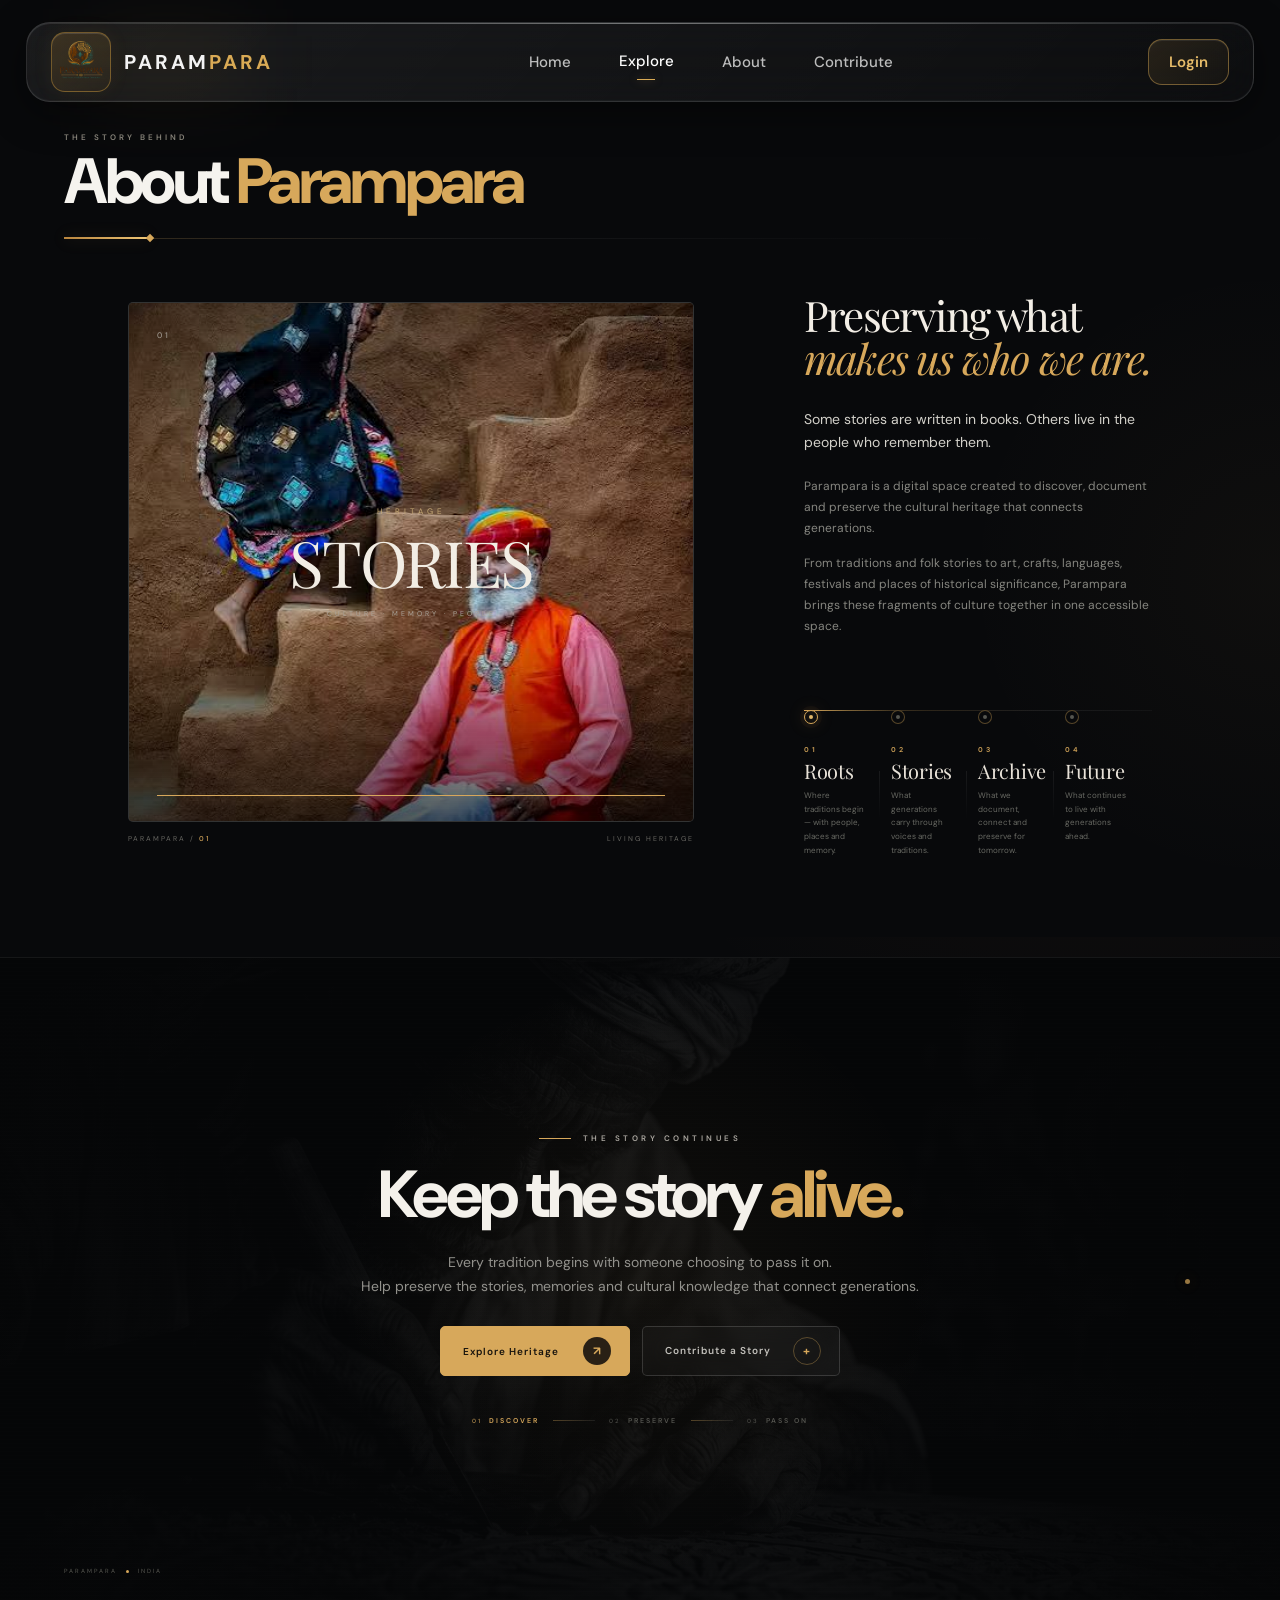
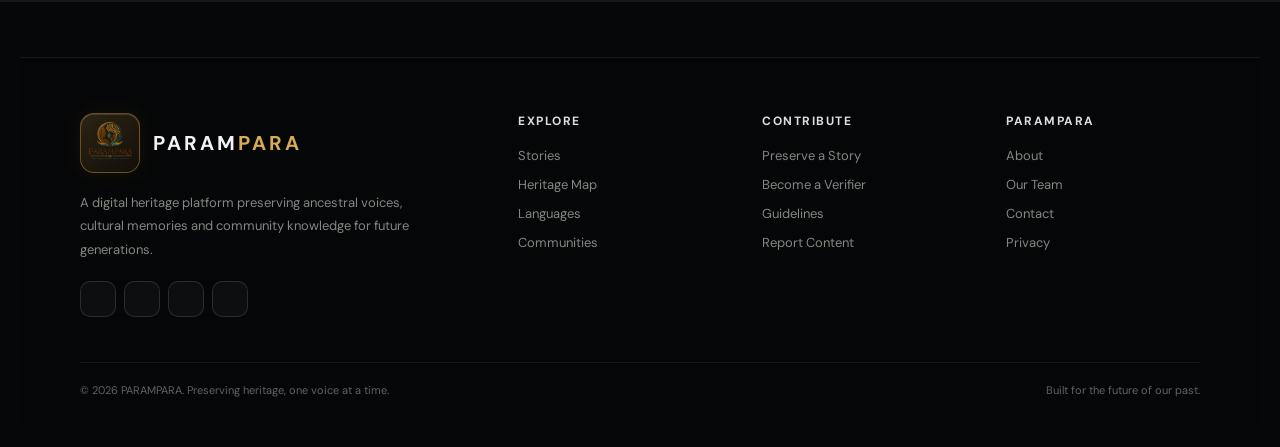
==== commit e5c21743: "story.html  updated" ====
--- a/about.html
+++ b/about.html
@@ -468,7 +468,7 @@
 
             <div class="cta-actions">
 
-                <a href="#explore" class="cta-button primary">
+                <a href="explore.html" class="cta-button primary">
 
                     <span>
                         Explore Heritage
@@ -479,7 +479,7 @@
                 </a>
 
 
-                <a href="#contribute" class="cta-button secondary">
+                <a href="contribute.html" class="cta-button secondary">
 
                     <span>
                         Contribute a Story
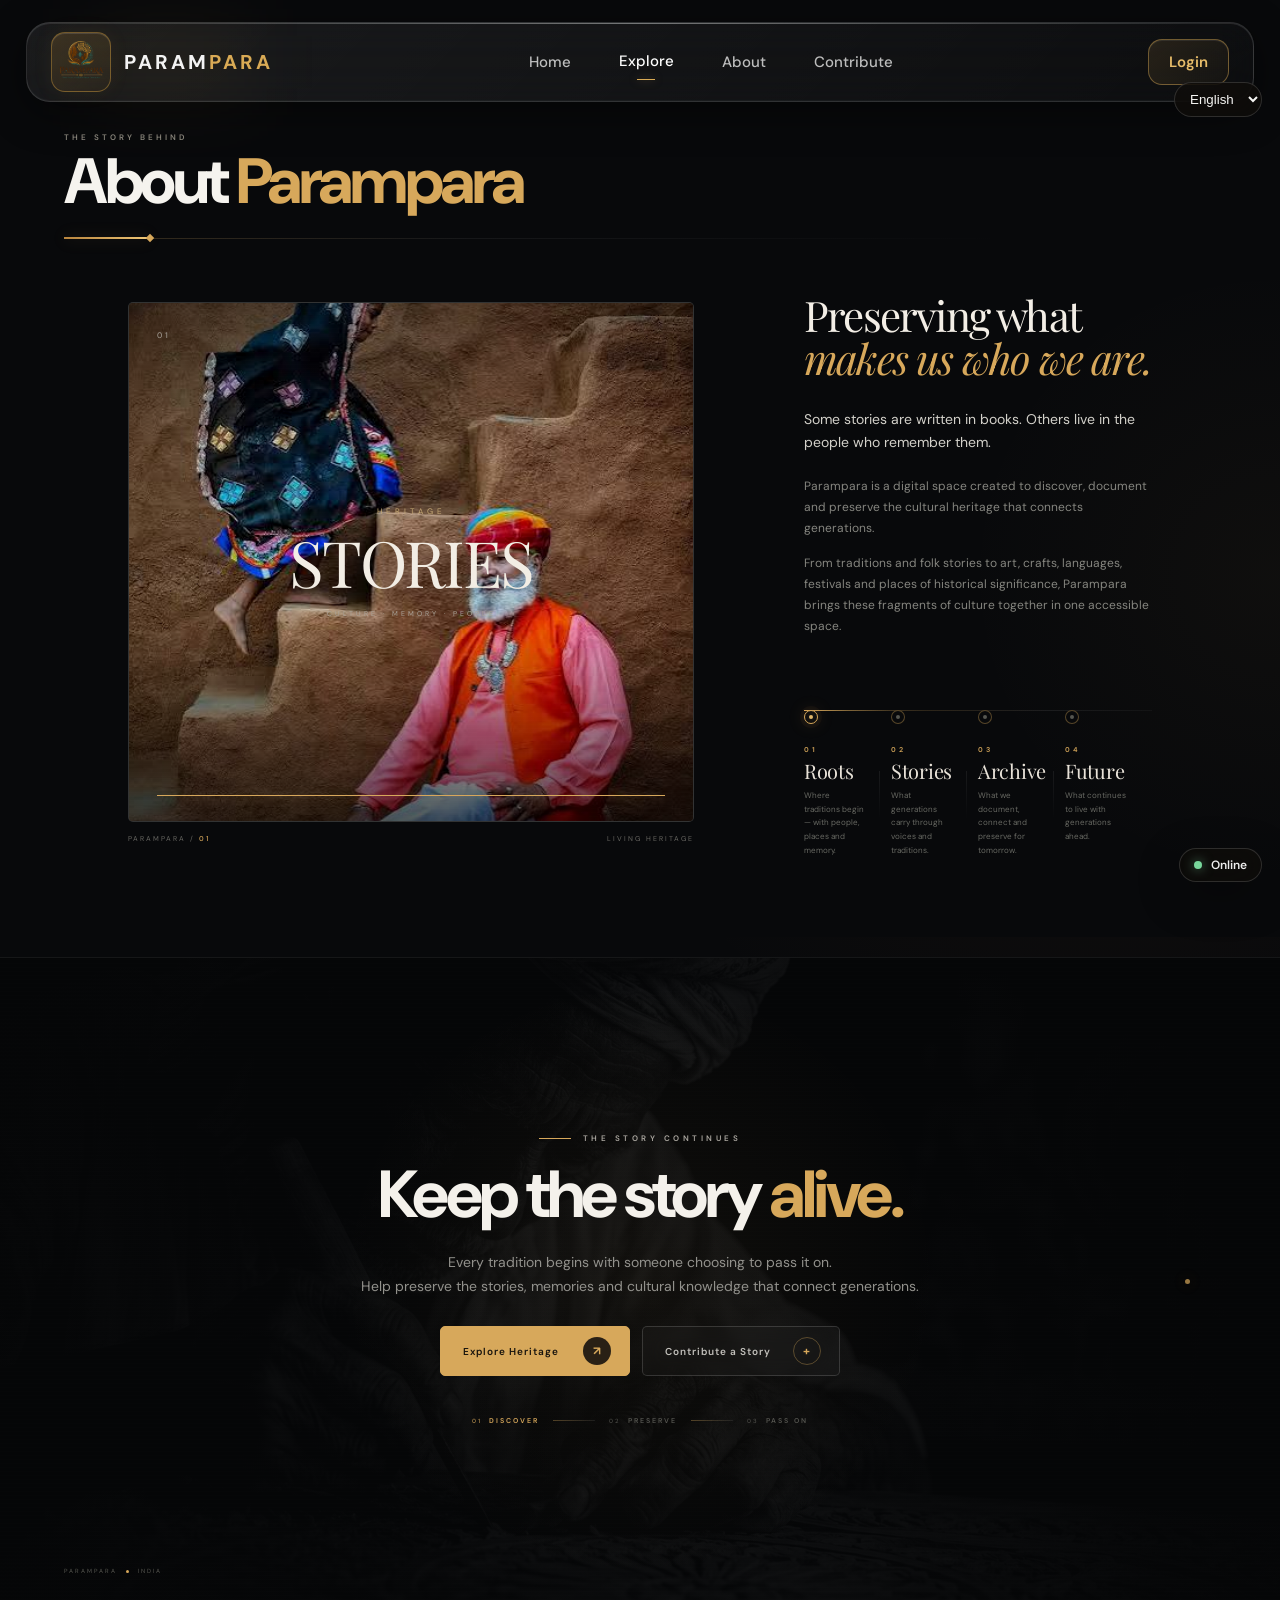
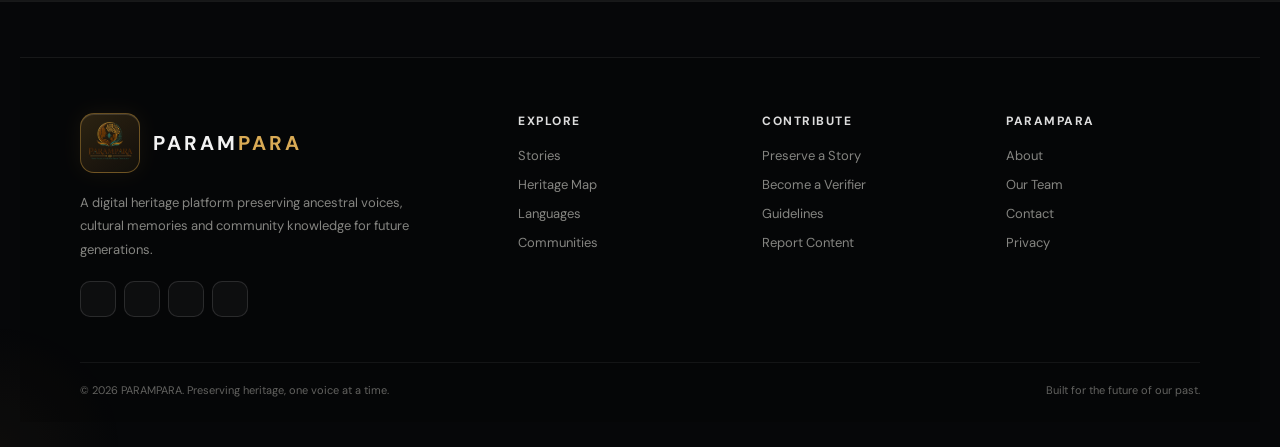
==== commit 851153d0: "PARAMPARA SIH final v2" ====
--- a/about.html
+++ b/about.html
@@ -21,6 +21,8 @@
     <link rel="stylesheet" href="style_index.css">
     <link rel="stylesheet" href="css/style_explore.css">
 
+    <link rel="manifest" href="manifest.webmanifest">
+    <link rel="stylesheet" href="pwa.css">
 </head>
 
 <body>
@@ -623,6 +625,9 @@
     <!-- About JS -->
     <script src="scripts/script_about.js"></script>
 
+        <script src="offline-db.js"></script>
+        <script src="pwa.js"></script>
+        <script src="i18n.js"></script>
 </body>
 
 </html>
--- a/style_index.css
+++ b/style_index.css
@@ -2544,4 +2544,4 @@
 
         transform: translateY(11px);
     }
-}+}
--- a/css/style_explore.css
+++ b/css/style_explore.css
@@ -2811,3 +2811,744 @@
 
 }
 
+/* =========================================================
+   LIVE PARAMPARA ARCHIVE
+========================================================= */
+
+.live-archive-section {
+    padding: 80px 0;
+}
+
+.live-archive-section .section-heading-row {
+    margin-bottom: 35px;
+}
+
+.archive-count {
+    font-size: 14px;
+    opacity: 0.7;
+}
+
+.archive-grid {
+    display: grid;
+    grid-template-columns: repeat(
+        auto-fit,
+        minmax(280px, 1fr)
+    );
+    gap: 24px;
+}
+
+.archive-card {
+    overflow: hidden;
+    border-radius: 18px;
+    padding: 24px;
+    background: rgba(255, 255, 255, 0.06);
+    border: 1px solid rgba(255, 255, 255, 0.1);
+    transition:
+        transform 0.25s ease,
+        box-shadow 0.25s ease;
+}
+
+.archive-card:hover {
+    transform: translateY(-5px);
+}
+
+.archive-card-header {
+    display: flex;
+    justify-content: space-between;
+    align-items: center;
+    gap: 12px;
+    margin-bottom: 18px;
+}
+
+.archive-verified {
+    display: inline-flex;
+    align-items: center;
+    gap: 6px;
+    font-size: 12px;
+    font-weight: 700;
+    letter-spacing: 0.05em;
+}
+
+.archive-card h3 {
+    margin-bottom: 10px;
+}
+
+.archive-description {
+    line-height: 1.6;
+    opacity: 0.75;
+    margin-bottom: 18px;
+}
+
+.archive-meta {
+    display: flex;
+    flex-wrap: wrap;
+    gap: 8px;
+    margin-bottom: 20px;
+}
+
+.archive-meta span {
+    padding: 6px 10px;
+    border-radius: 20px;
+    font-size: 12px;
+    background: rgba(255, 255, 255, 0.08);
+}
+
+.archive-hash {
+    font-family: monospace;
+    font-size: 10px;
+    opacity: 0.45;
+    word-break: break-all;
+    margin-bottom: 18px;
+}
+
+.archive-audio {
+    width: 100%;
+}
+
+.archive-empty,
+.archive-error,
+.archive-loading {
+    padding: 40px;
+    text-align: center;
+    border-radius: 18px;
+    opacity: 0.75;
+}
+
+/* =========================================================
+   PROVENANCE
+========================================================= */
+
+.provenance-button {
+    width: 100%;
+    margin-top: 14px;
+    padding: 11px 16px;
+    border: 1px solid currentColor;
+    border-radius: 10px;
+    background: transparent;
+    cursor: pointer;
+    font: inherit;
+}
+
+.provenance-modal {
+    position: fixed;
+    inset: 0;
+    z-index: 9999;
+    display: none;
+    align-items: center;
+    justify-content: center;
+    padding: 20px;
+    background: rgba(0, 0, 0, 0.7);
+}
+
+.provenance-modal.open {
+    display: flex;
+}
+
+.provenance-panel {
+    position: relative;
+    width: min(650px, 100%);
+    max-height: 85vh;
+    overflow-y: auto;
+    padding: 32px;
+    border-radius: 20px;
+    background: #fff;
+}
+
+.provenance-close {
+    position: absolute;
+    top: 15px;
+    right: 18px;
+    border: 0;
+    background: transparent;
+    font-size: 30px;
+    cursor: pointer;
+}
+
+.provenance-content {
+    margin-top: 24px;
+}
+
+.provenance-row {
+    padding: 15px 0;
+    border-bottom: 1px solid rgba(0, 0, 0, 0.1);
+}
+
+.provenance-label {
+    display: block;
+    font-size: 12px;
+    font-weight: 700;
+    text-transform: uppercase;
+    opacity: 0.55;
+    margin-bottom: 5px;
+}
+
+.provenance-value {
+    word-break: break-word;
+}
+
+/* =========================================================
+   LIVE PARAMPARA ARCHIVE
+========================================================= */
+
+.live-archive-section {
+    position: relative;
+    display: block;
+    width: 100%;
+    clear: both;
+    margin-top: 80px;
+    padding: 80px 0;
+}
+
+.live-archive-section .explore-container {
+    display: block;
+    width: 100%;
+}
+
+.live-archive-section .section-heading-row {
+    width: 100%;
+    display: flex;
+    align-items: flex-end;
+    justify-content: space-between;
+    gap: 30px;
+    margin-bottom: 40px;
+}
+
+.archive-grid {
+    position: relative;
+    display: grid;
+    grid-template-columns: repeat(
+        auto-fit,
+        minmax(280px, 1fr)
+    );
+    gap: 28px;
+    width: 100%;
+    margin: 0;
+    clear: both;
+}
+
+.archive-card {
+    position: relative;
+    display: block;
+    width: 100%;
+    min-width: 0;
+    box-sizing: border-box;
+    padding: 28px;
+    border-radius: 22px;
+    overflow: hidden;
+}
+
+.archive-card-content {
+    display: flex;
+    flex-direction: column;
+    width: 100%;
+}
+
+.archive-card-title {
+    margin: 12px 0;
+}
+
+.archive-card-description {
+    margin: 0 0 18px;
+    line-height: 1.6;
+}
+
+.archive-card-meta {
+    display: flex;
+    flex-direction: column;
+    gap: 6px;
+    margin-bottom: 20px;
+    font-size: 14px;
+}
+
+.archive-audio {
+    display: block;
+    width: 100%;
+    margin: 10px 0 0;
+}
+
+.archive-loading {
+    width: 100%;
+    padding: 40px 0;
+}
+
+/* =========================================================
+   PROVENANCE MODAL
+========================================================= */
+
+.provenance-modal {
+    color: #111;
+}
+
+.provenance-panel {
+    color: #111;
+}
+
+.provenance-panel h2,
+.provenance-panel p,
+.provenance-panel span,
+.provenance-panel div {
+    color: inherit;
+}
+
+.provenance-label {
+    color: #555 !important;
+}
+
+.provenance-value {
+    color: #111 !important;
+}
+
+.provenance-close {
+    color: #111 !important;
+}
+
+/* =========================================================
+   PARAMPARA LIVE ARCHIVE — FINAL LAYOUT
+========================================================= */
+
+.live-archive-section {
+    position: relative;
+    display: block;
+    width: 100%;
+    clear: both;
+    padding: 90px 0;
+    margin: 0;
+}
+
+.live-archive-section .explore-container {
+    width: min(1200px, calc(100% - 64px));
+    margin: 0 auto;
+    display: block;
+}
+
+.live-archive-section .section-heading-row {
+    display: flex;
+    align-items: flex-end;
+    justify-content: space-between;
+    gap: 30px;
+    width: 100%;
+    margin-bottom: 45px;
+}
+
+.archive-grid {
+    display: grid !important;
+    grid-template-columns: repeat(3, minmax(0, 1fr));
+    gap: 24px;
+    width: 100%;
+    max-width: 1200px;
+    margin: 0 auto;
+    align-items: start;
+}
+
+/* Individual recording card */
+.archive-card {
+    position: relative;
+    display: block;
+    width: 100%;
+    max-width: none;
+    min-width: 0;
+    box-sizing: border-box;
+    padding: 28px;
+    margin: 0;
+    border-radius: 22px;
+    overflow: hidden;
+}
+
+/* Card contents */
+.archive-card-content {
+    display: flex;
+    flex-direction: column;
+    width: 100%;
+    min-width: 0;
+}
+
+.archive-card .section-label {
+    display: block;
+    margin-bottom: 16px;
+}
+
+.archive-card-title {
+    margin: 0 0 12px;
+    font-size: 26px;
+    line-height: 1.2;
+}
+
+.archive-card-description {
+    margin: 0 0 20px;
+    line-height: 1.6;
+}
+
+.archive-card-meta {
+    display: flex;
+    flex-direction: column;
+    gap: 6px;
+    margin-bottom: 20px;
+    font-size: 14px;
+    line-height: 1.5;
+}
+
+/* Audio player */
+.archive-audio {
+    display: block;
+    width: 100%;
+    height: 48px;
+    margin: 8px 0 16px;
+}
+
+/* Provenance button */
+.archive-card .provenance-button {
+    display: block;
+    width: 100%;
+    box-sizing: border-box;
+    margin-top: 0;
+    padding: 12px 16px;
+
+    border: 1px solid rgba(255, 255, 255, 0.25);
+    border-radius: 10px;
+
+    background: rgba(255, 255, 255, 0.05);
+
+    color: #ffffff !important;
+
+    font: inherit;
+    font-size: 14px;
+    font-weight: 600;
+
+    cursor: pointer;
+    text-align: center;
+
+    transition:
+        background 0.2s ease,
+        border-color 0.2s ease;
+}
+
+.archive-card .provenance-button:hover {
+    background: rgba(255, 255, 255, 0.12);
+    border-color: rgba(255, 255, 255, 0.45);
+}
+
+/* Loading / empty state */
+.archive-loading {
+    width: 100%;
+    padding: 40px 0;
+}
+
+/* =========================================================
+   PROVENANCE MODAL
+========================================================= */
+
+.provenance-modal {
+    color: #111111 !important;
+}
+
+.provenance-panel {
+    color: #111111 !important;
+}
+
+.provenance-panel h2 {
+    color: #111111 !important;
+}
+
+.provenance-panel .provenance-label {
+    color: #555555 !important;
+}
+
+.provenance-panel .provenance-value {
+    color: #111111 !important;
+}
+
+.provenance-panel .provenance-close {
+    color: #111111 !important;
+}
+
+/* =========================================================
+   RESPONSIVE
+========================================================= */
+
+@media (max-width: 900px) {
+    .archive-grid {
+        grid-template-columns: repeat(2, minmax(0, 1fr));
+    }
+}
+
+@media (max-width: 600px) {
+    .live-archive-section .explore-container {
+        width: min(100% - 32px, 1200px);
+    }
+
+    .live-archive-section .section-heading-row {
+        flex-direction: column;
+        align-items: flex-start;
+    }
+
+    .archive-grid {
+        grid-template-columns: 1fr;
+    }
+
+    .archive-card {
+        padding: 22px;
+    }
+}
+
+/* =========================================================
+   PARAMPARA ARCHIVE — POLISHED LAYOUT
+========================================================= */
+
+.live-archive-section {
+    position: relative;
+    display: block;
+    width: 100%;
+    clear: both;
+
+    padding: 100px 0 120px;
+    margin: 0;
+}
+
+.live-archive-section .explore-container {
+    width: min(1200px, calc(100% - 64px));
+    margin: 0 auto;
+    display: block;
+}
+
+/* Heading */
+.live-archive-section .section-heading-row {
+    position: relative;
+
+    display: flex;
+    align-items: flex-end;
+    justify-content: space-between;
+
+    gap: 40px;
+
+    width: 100%;
+
+    margin: 0 0 55px;
+}
+
+.live-archive-section .section-heading-row > div {
+    max-width: 850px;
+}
+
+.live-archive-section .section-title {
+    margin-bottom: 18px;
+}
+
+.live-archive-section .section-heading-row p {
+    margin: 0;
+    max-width: 800px;
+    line-height: 1.6;
+}
+
+.archive-count {
+    flex-shrink: 0;
+    white-space: nowrap;
+}
+
+/* Archive grid */
+.archive-grid {
+    position: relative;
+
+    display: grid !important;
+
+    grid-template-columns:
+        repeat(3, minmax(0, 1fr));
+
+    gap: 26px;
+
+    width: 100%;
+    max-width: 1200px;
+
+    margin: 0 auto;
+
+    align-items: start;
+}
+
+/* Archive card */
+.archive-card {
+    position: relative;
+
+    display: block;
+
+    width: 100%;
+    min-width: 0;
+
+    box-sizing: border-box;
+
+    padding: 30px;
+
+    margin: 0;
+
+    border-radius: 22px;
+
+    overflow: hidden;
+}
+
+/* Card content */
+.archive-card-content {
+    display: flex;
+    flex-direction: column;
+
+    width: 100%;
+    min-width: 0;
+}
+
+.archive-card .section-label {
+    display: block;
+    margin-bottom: 18px;
+}
+
+.archive-card-title {
+    margin: 0 0 12px;
+
+    font-size: 26px;
+    line-height: 1.2;
+}
+
+.archive-card-description {
+    margin: 0 0 22px;
+
+    line-height: 1.6;
+
+    min-height: 26px;
+}
+
+.archive-card-meta {
+    display: flex;
+    flex-direction: column;
+
+    gap: 7px;
+
+    margin-bottom: 22px;
+
+    font-size: 14px;
+    line-height: 1.5;
+}
+
+/* Audio */
+.archive-audio {
+    display: block;
+
+    width: 100%;
+    height: 48px;
+
+    margin: 4px 0 18px;
+}
+
+/* Provenance */
+.archive-card .provenance-button {
+    display: block;
+
+    width: 100%;
+    box-sizing: border-box;
+
+    margin: 0;
+
+    padding: 13px 16px;
+
+    border: 1px solid rgba(255, 255, 255, 0.22);
+
+    border-radius: 10px;
+
+    background: rgba(255, 255, 255, 0.045);
+
+    color: #ffffff !important;
+
+    font: inherit;
+    font-size: 14px;
+    font-weight: 600;
+
+    text-align: center;
+
+    cursor: pointer;
+
+    transition:
+        background 0.2s ease,
+        border-color 0.2s ease,
+        transform 0.2s ease;
+}
+
+.archive-card .provenance-button:hover {
+    background: rgba(255, 255, 255, 0.10);
+
+    border-color:
+        rgba(255, 255, 255, 0.40);
+
+    transform: translateY(-1px);
+}
+
+/* Loading */
+.archive-loading {
+    width: 100%;
+
+    padding: 40px 0;
+}
+
+
+/* =========================================================
+   PROVENANCE MODAL
+========================================================= */
+
+.provenance-modal {
+    color: #111111 !important;
+}
+
+.provenance-panel {
+    color: #111111 !important;
+}
+
+.provenance-panel h2 {
+    color: #111111 !important;
+}
+
+.provenance-panel .provenance-label {
+    color: #555555 !important;
+}
+
+.provenance-panel .provenance-value {
+    color: #111111 !important;
+}
+
+.provenance-panel .provenance-close {
+    color: #111111 !important;
+}
+
+
+/* =========================================================
+   RESPONSIVE
+========================================================= */
+
+@media (max-width: 1000px) {
+
+    .archive-grid {
+        grid-template-columns:
+            repeat(2, minmax(0, 1fr));
+    }
+
+}
+
+@media (max-width: 700px) {
+
+    .live-archive-section {
+        padding: 70px 0 90px;
+    }
+
+    .live-archive-section .explore-container {
+        width: calc(100% - 32px);
+    }
+
+    .live-archive-section .section-heading-row {
+        flex-direction: column;
+        align-items: flex-start;
+
+        margin-bottom: 35px;
+    }
+
+    .archive-grid {
+        grid-template-columns: 1fr;
+    }
+
+    .archive-card {
+        padding: 24px;
+    }
+
+}
--- a/pwa.css
+++ b/pwa.css
@@ -0,0 +1 @@
+.parampara-network-status{position:fixed;right:18px;bottom:18px;z-index:9999;display:flex;align-items:center;gap:9px;padding:10px 14px;border:1px solid rgba(255,255,255,.14);border-radius:999px;background:rgba(15,12,10,.78);backdrop-filter:blur(18px);box-shadow:0 14px 45px rgba(0,0,0,.28);color:#eee;font:600 12px/1 DM Sans,system-ui}.parampara-network-status .status-dot{width:8px;height:8px;border-radius:50%;background:#78d69b;box-shadow:0 0 12px rgba(120,214,155,.65)}.parampara-network-status.offline .status-dot{background:#e4a45e;box-shadow:0 0 12px rgba(228,164,94,.55)}.status-sync{border:0;background:rgba(255,255,255,.1);color:inherit;border-radius:999px;padding:6px 10px;cursor:pointer}.offline-contribution-panel{margin:18px 0;padding:18px;border-radius:22px;border:1px solid rgba(220,178,106,.24);background:linear-gradient(135deg,rgba(255,255,255,.07),rgba(255,255,255,.025));box-shadow:inset 0 1px 0 rgba(255,255,255,.08),0 20px 50px rgba(0,0,0,.12);backdrop-filter:blur(20px)}.offline-contribution-panel .offline-head{display:flex;align-items:center;justify-content:space-between;gap:14px}.offline-contribution-panel h3{margin:0 0 5px}.offline-contribution-panel p{margin:0;opacity:.72}.offline-badge{display:inline-flex;align-items:center;gap:7px;padding:7px 10px;border-radius:999px;background:rgba(218,164,87,.1);border:1px solid rgba(218,164,87,.2);color:#dfb16d;font-size:11px;font-weight:700;letter-spacing:.08em;text-transform:uppercase}.offline-actions{display:flex;flex-wrap:wrap;gap:10px;margin-top:14px}.offline-action{border:1px solid rgba(255,255,255,.14);background:rgba(255,255,255,.06);color:inherit;border-radius:12px;padding:10px 14px;cursor:pointer}.offline-action.primary{background:linear-gradient(135deg,rgba(218,164,87,.22),rgba(218,164,87,.08));border-color:rgba(218,164,87,.32)}.offline-rec-status{margin-top:12px;font-size:13px}.offline-queue{display:grid;gap:8px;margin-top:12px}.offline-item{display:flex;justify-content:space-between;gap:12px;align-items:center;padding:11px 12px;border-radius:14px;background:rgba(0,0,0,.16);border:1px solid rgba(255,255,255,.08)}.offline-item small{opacity:.65}.offline-item .waiting{color:#e4a45e}.offline-item .synced{color:#78d69b}.offline-item .failed{color:#ef8585}.provenance-panel{margin-top:16px;padding:16px;border-radius:18px;background:rgba(0,0,0,.15);border:1px solid rgba(255,255,255,.08)}.provenance-timeline{display:grid;gap:10px}.provenance-event{display:grid;grid-template-columns:12px 1fr;gap:10px}.provenance-event .dot{width:8px;height:8px;border-radius:50%;margin-top:5px;background:#d9ad6a}.provenance-event strong{display:block;font-size:12px}.provenance-event small{opacity:.6}.ai-label{display:inline-flex;padding:4px 7px;border-radius:7px;background:rgba(135,179,255,.1);border:1px solid rgba(135,179,255,.18);font-size:10px;letter-spacing:.05em;text-transform:uppercase}.authentic-label{display:inline-flex;padding:4px 7px;border-radius:7px;background:rgba(120,214,155,.1);border:1px solid rgba(120,214,155,.18);font-size:10px;letter-spacing:.05em;text-transform:uppercase}
